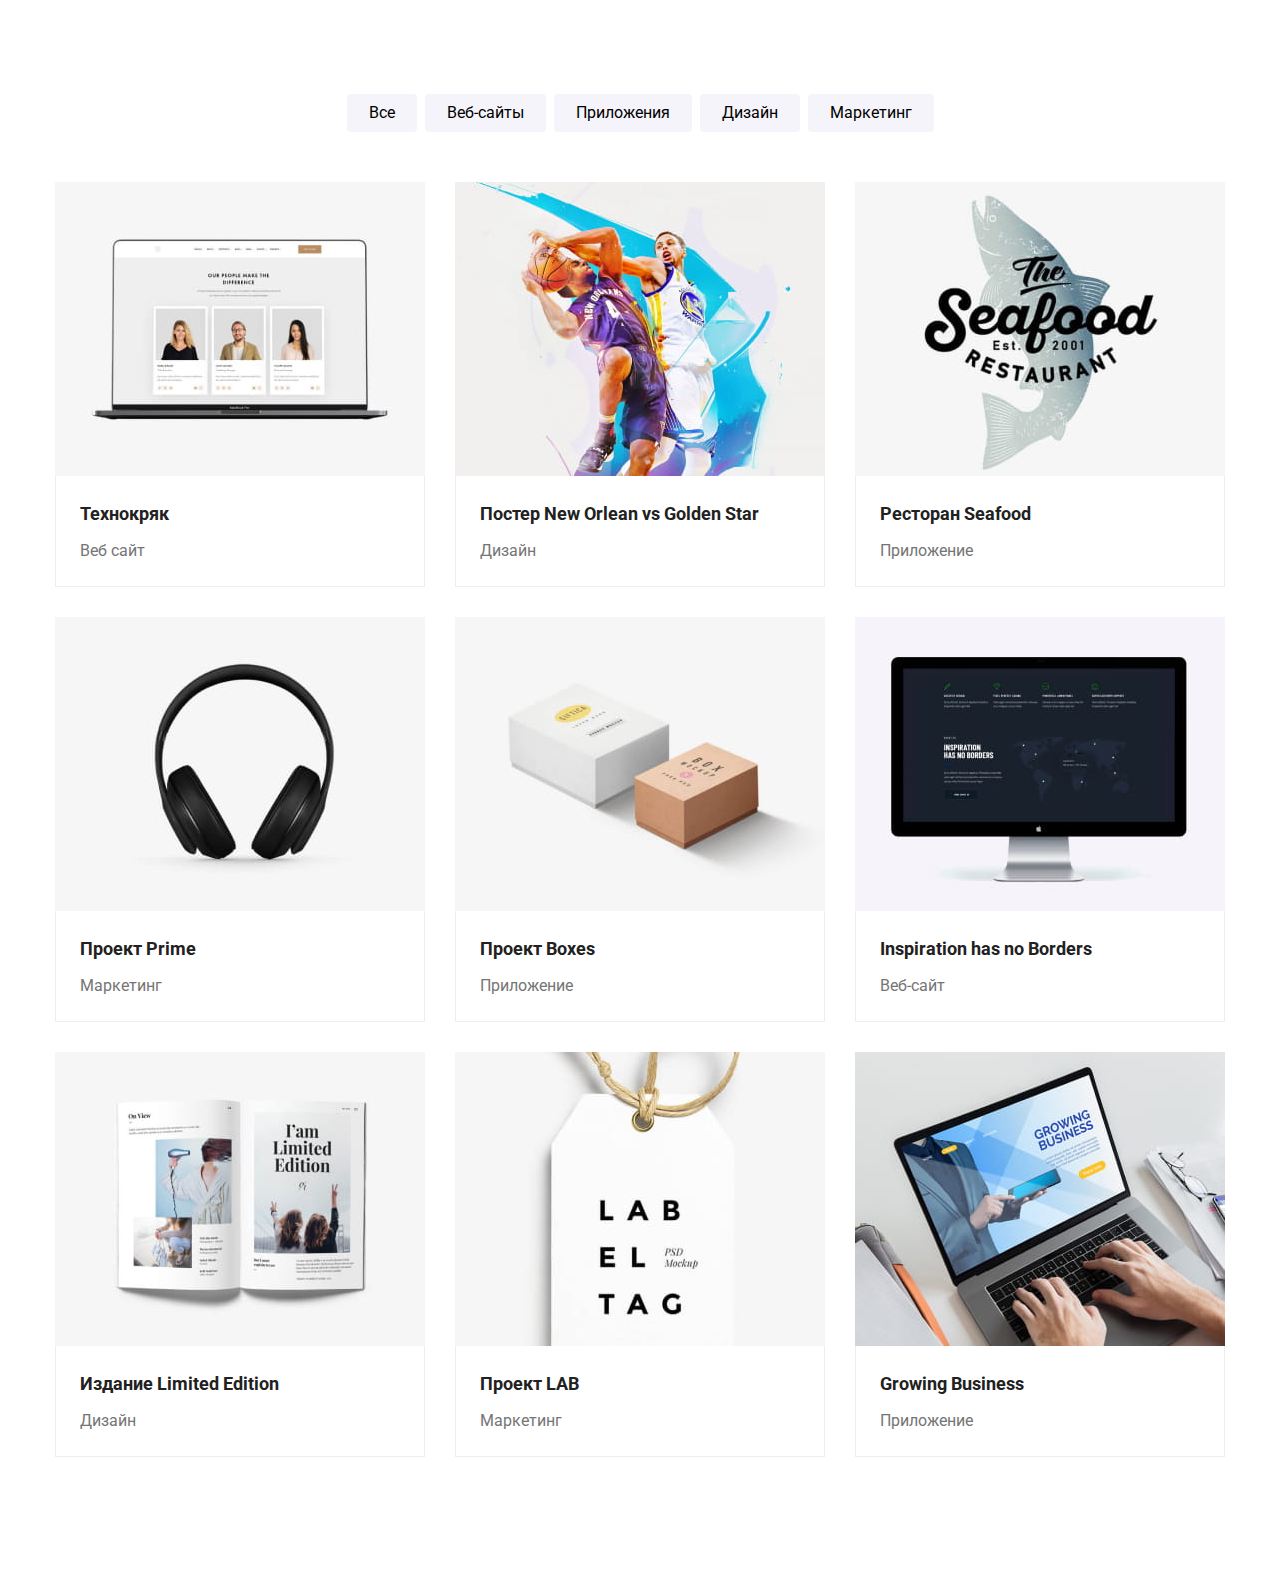
==== portfolio.html @ 136a0925 "adaptive markup - index" ====
<!DOCTYPE html>
<html lang="ru">
  <head>
    <meta charset="utf-8" />
    <meta name="viewport" content="width=device-width, initial-scale=1.0" />
    <title>Портфолио</title>
    <link
      href="https://fonts.googleapis.com/css2?family=Raleway:wght@700&family=Roboto:wght@400;500;700;900&display=swap"
      rel="stylesheet"
    />
    <link
      rel="stylesheet"
      href="https://cdnjs.cloudflare.com/ajax/libs/modern-normalize/1.0.0/modern-normalize.min.css"
    />
    <link rel="stylesheet" href="./css/main.min.css" />
  </head>
  <body>
    <!--     <header class="page-header">
      <div class="container">
        <a class="logo" href="">Web<span class="logo-black">Studio</span></a>
        <nav class="page-nav">
          <ul class="main-nav-list">
            <li class="navigation-element"><a href="./index.html">Студия</a></li>
            <li class="navigation-element is-active">
              <a href="./portfolio.html">Портфолио</a>
            </li>
            <li class="navigation-element"><a href="">Контакты</a></li>
          </ul>
        </nav>
        <ul class="contacts-list-header">
          <li class="contacts-header-element contacts-header-icon-mail">
            <a class="email-link" href="mailto:info@devstudio.com">
              <svg class="icon icon-envelope" width="16px" height="12px">
                <use href="./images/icons.svg#icon-envelope"></use>
              </svg>
              info@devstudio.com
            </a>
          </li>
          <li class="contacts-header-element">
            <a class="mob-link" href="tel:+380961111111">
              <svg class="icon icon-mob" width="10px" height="16px">
                <use href="./images/icons.svg#icon-mob"></use>
              </svg>
              <p>+38 096 111 11 11</p>
            </a>
          </li>
        </ul>
      </div>
    </header> -->
    <main>
      <section class="projects section">
        <div class="container">
          <h1 class="projects-title">Портфолио</h1>
          <ul class="filter-list">
            <li class="filter-element"><button type="button">Все</button></li>
            <li class="filter-element"><button type="button">Веб-сайты</button></li>
            <li class="filter-element"><button type="button">Приложения</button></li>
            <li class="filter-element"><button type="button">Дизайн</button></li>
            <li class="filter-element"><button type="button">Маркетинг</button></li>
          </ul>
          <ul class="projects-list">
            <li class="projects-element">
              <a class="projects-element-link" href="">
                <div class="projects-element-wrapper">
                  <img src="./images/portfolio1.jpg" alt="Технокряк - Веб сайт" width="370" />
                  <p class="project-element-popup-text">
                    Технокряк это современная площадка распространения коронавируса. Компании
                    используют эту платформу для цифрового шпионажа и атак на защищённые сервера
                    конкурентов.
                  </p>
                </div>
                <div class="project-descript">
                  <h2 class="project-name">Технокряк</h2>
                  <p class="project-type">Веб сайт</p>
                </div>
              </a>
            </li>
            <li class="projects-element">
              <a class="projects-element-link" href="">
                <div class="projects-element-wrapper">
                  <img
                    src="./images/portfolio2.jpg"
                    alt="Постер New Orlean vs Golden Star"
                    width="370"
                  />
                  <p class="project-element-popup-text">
                    Технокряк это современная площадка распространения коронавируса. Компании
                    используют эту платформу для цифрового шпионажа и атак на защищённые сервера
                    конкурентов.
                  </p>
                </div>
                <div class="project-descript">
                  <h2 class="project-name">Постер New Orlean vs Golden Star</h2>
                  <p class="project-type">Дизайн</p>
                </div>
              </a>
            </li>
            <li class="projects-element">
              <a class="projects-element-link" href="">
                <div class="projects-element-wrapper">
                  <img
                    src="./images/portfolio3.jpg"
                    alt="Ресторан Seafood - приложение"
                    width="370"
                  />
                  <p class="project-element-popup-text">
                    Технокряк это современная площадка распространения коронавируса. Компании
                    используют эту платформу для цифрового шпионажа и атак на защищённые сервера
                    конкурентов.
                  </p>
                </div>
                <div class="project-descript">
                  <h2 class="project-name">Ресторан Seafood</h2>
                  <p class="project-type">Приложение</p>
                </div></a
              >
            </li>
            <li class="projects-element">
              <a class="projects-element-link" href="">
                <div class="projects-element-wrapper">
                  <img src="./images/portfolio4.jpg" alt="Проект Prime" width="370" />
                  <p class="project-element-popup-text">
                    Технокряк это современная площадка распространения коронавируса. Компании
                    используют эту платформу для цифрового шпионажа и атак на защищённые сервера
                    конкурентов.
                  </p>
                </div>
                <div class="project-descript">
                  <h2 class="project-name">Проект Prime</h2>
                  <p class="project-type">Маркетинг</p>
                </div>
              </a>
            </li>
            <li class="projects-element">
              <a class="projects-element-link" href="">
                <div class="projects-element-wrapper">
                  <img src="./images/portfolio5.jpg" alt="Проект Boxes - приложение" width="370" />
                  <p class="project-element-popup-text">
                    Технокряк это современная площадка распространения коронавируса. Компании
                    используют эту платформу для цифрового шпионажа и атак на защищённые сервера
                    конкурентов.
                  </p>
                </div>
                <div class="project-descript">
                  <h2 class="project-name">Проект Boxes</h2>
                  <p class="project-type">Приложение</p>
                </div></a
              >
            </li>
            <li class="projects-element">
              <a class="projects-element-link" href="">
                <div class="projects-element-wrapper">
                  <img
                    src="./images/portfolio6.jpg"
                    alt="Inspiration has no Borders - Веб сайт"
                    width="370"
                  />
                  <p class="project-element-popup-text">
                    Технокряк это современная площадка распространения коронавируса. Компании
                    используют эту платформу для цифрового шпионажа и атак на защищённые сервера
                    конкурентов.
                  </p>
                </div>
                <div class="project-descript">
                  <h2 class="project-name">Inspiration has no Borders</h2>
                  <p class="project-type">Веб-сайт</p>
                </div></a
              >
            </li>
            <li class="projects-element">
              <a class="projects-element-link" href="">
                <div class="projects-element-wrapper">
                  <img src="./images/portfolio7.jpg" alt="Издание Limited Edition" width="370" />
                  <p class="project-element-popup-text">
                    Технокряк это современная площадка распространения коронавируса. Компании
                    используют эту платформу для цифрового шпионажа и атак на защищённые сервера
                    конкурентов.
                  </p>
                </div>
                <div class="project-descript">
                  <h2 class="project-name">Издание Limited Edition</h2>
                  <p class="project-type">Дизайн</p>
                </div></a
              >
            </li>
            <li class="projects-element">
              <a class="projects-element-link" href="">
                <div class="projects-element-wrapper">
                  <img src="./images/portfolio8.jpg" alt="Проект LAB" width="370" />
                  <p class="project-element-popup-text">
                    Технокряк это современная площадка распространения коронавируса. Компании
                    используют эту платформу для цифрового шпионажа и атак на защищённые сервера
                    конкурентов.
                  </p>
                </div>
                <div class="project-descript">
                  <h2 class="project-name">Проект LAB</h2>
                  <p class="project-type">Маркетинг</p>
                </div></a
              >
            </li>
            <li class="projects-element">
              <a class="projects-element-link" href="">
                <div class="projects-element-wrapper">
                  <img
                    src="./images/portfolio9.jpg"
                    alt="Growing Business - приложение"
                    width="370"
                  />
                  <p class="project-element-popup-text">
                    Технокряк это современная площадка распространения коронавируса. Компании
                    используют эту платформу для цифрового шпионажа и атак на защищённые сервера
                    конкурентов.
                  </p>
                </div>
                <div class="project-descript">
                  <h2 class="project-name">Growing Business</h2>
                  <p class="project-type">Приложение</p>
                </div></a
              >
            </li>
          </ul>
        </div>
      </section>
    </main>
    <!--    <footer class="page-footer">
      <div class="container">
        <div class="footer-logo-address">
          <a class="logo" href="">Web<span class="logo-white">Studio</span></a>
          <address class="page-contacts">
            <p>г. Киев, пр-т Леси Украинки, 26</p>
            <ul class="footer-contacts-list">
              <li class="footer-contacts-element">
                <a class="footer-contacts-link" href="mailto:info@example.com">info@example.com</a>
              </li>
              <li class="footer-contacts-element">
                <a class="footer-contacts-link" href="tel:+380991111111">+38 099 111 11 11</a>
              </li>
            </ul>
          </address>
        </div>
        <div class="footer-social-links">
          <p class="footer-social-links-title">Присоединяйтесь</p>
          <ul class="social-links-list-footer">
            <li class="social-links-element-footer">
              <a class="social-links-link-footer" href="">
                <svg class="social-icon-instagram-footer" width="20px" height="20px">
                  <use href="./images/icons.svg#icon-instagram"></use>
                </svg>
              </a>
            </li>
            <li class="social-links-element-footer">
              <a class="social-links-link-footer" href="">
                <svg class="social-icon-twitter-footer" width="20px" height="20px">
                  <use href="./images/icons.svg#icon-twitter"></use>
                </svg>
              </a>
            </li>
            <li class="social-links-element-footer">
              <a class="social-links-link-footer" href="">
                <svg class="social-icon-facebook-footer" width="20px" height="20px">
                  <use href="./images/icons.svg#icon-facebook"></use>
                </svg>
              </a>
            </li>
            <li class="social-links-element-footer">
              <a class="social-links-link-footer" href="">
                <svg class="social-icon-linkedin-footer" width="20px" height="20px">
                  <use href="./images/icons.svg#icon-linkedin"></use>
                </svg>
              </a>
            </li>
          </ul>
        </div>
        <div class="sending-block-footer">
          <p class="sending-block-title">Подпишитесь на рассылку</p>
          <form class="sending-form" name="sending-form">
            <input
              type="email"
              name="sending-form-email"
              class="sending-form-email"
              title="Введите ваш почтовый
            адрес"
              placeholder="E-mail"
            />
            <button type="submit" class="sending-sign-in-btn" name="sending-sign-in">
              Подписаться
              <svg class="email-send-icon" width="24px" height="24px">
                <use href="./images/icons.svg#icon-send"></use>
              </svg>
            </button>
          </form>
        </div>
      </div>
    </footer> -->
  </body>
</html>
---- css/main.min.css ----
.visually-hidden{position:absolute !important;clip:rect(1px 1px 1px 1px);clip:rect(1px, 1px, 1px, 1px);padding:0 !important;border:0 !important;height:1px !important;width:1px !important;overflow:hidden}:root{--bgcolor-body: #ffffff;--bgcolor-filter-btn: #f5f4fa;--bgcolor-order-service-btn: #2196f3;--bgcolor-order-service-btn-shadow: rgba(0, 0, 0, 0.15);--bgcolor-order-service-btn-hover: #188ce8;--bgcolor-filter-btn-active: #2196f3;--bgcolor-footer: #2f303a;--bgcolor-hero: #2f303a;--bgcolor-our-team: #f5f4fa;--bgcolor-our-team-member: #ffffff;--fontcolor-body: #212121;--fontcolor-navigation: #212121;--fontcolor-navigation-active: #2196f3;--fontcolor-navigation-focus-hover: #2196f3;--fontcolor-contacts: #757575;--fontcolor-contacts-focus-hover: #2196f3;--fontcolor-hero: #ffffff;--fontcolor-order-service-btn: #ffffff;--fontcolor-filter-btn-active: #ffffff;--fontcolor-teammates-positions: #757575;--fontcolor-projects-type: #757575;--fontcolor-footer: rgba(255, 255, 255, 0.6);--fontcolor-footer-links: rgba(255, 255, 255, 0.6);--fontcolor-footer-address: #ffffff;--bordercolor-project: #eeeeee;--bordercolor-header: #ececec;--logo-color: #2196f3;--logo-black: #212121;--logo-white: #ffffff;--fill-accent: #2196f3;--fill-normal: #757575;--border-color: #212121;--agreement-link: #188ce8;--submit-btn: #188ce8;--social-icon: #afb1b8;--our-clients: #afb1b8;--our-clients-title: #212121;--white: #ffffff;--feature-element: #f5f4fa;--hero-bg: #c4c4c4;--font-main: Roboto, sans-serif;--font-logo: Raleway, sans-serif}a{background-color:transparent;color:inherit;text-decoration:none}img{display:block;max-width:100%;height:auto}body{background:var(--bgcolor-body);font-family:var(--font-main);font-size:16px;color:var(--fontcolor-body)}h1,h2,h3,h4,h5,h6,p,ul,ol{margin-top:0;margin-bottom:0}ul,ol{padding-left:0}h1,h2{padding:0;margin:0}ul{list-style-type:none}.container{max-width:1200px;margin:0 auto;padding-left:15px;padding-right:15px}.logo{font-family:var(--font-logo);font-weight:bold;font-size:26px;line-height:1.2;color:var(--logo-color);letter-spacing:0.03em}.logo .logo-black{color:var(--logo-black)}.logo .logo-white{color:var(--logo-white)}.navigation-element{color:var(--fontcolor-navigation);font-size:14px;line-height:1.15;font-weight:500;transition:color 250ms cubic-bezier(0.4, 0, 0.2, 1)}.navigation-element:hover,.navigation-element:focus{color:var(--fontcolor-navigation-focus-hover)}.is-active{color:var(--fontcolor-navigation-focus-hover)}.is-active::after{display:block;content:'';width:auto;height:4px;border-radius:2px;border-bottom:4px solid;fill:var(--fontcolor-navigation-active)}.mob-link{display:flex;align-items:center;transition:color 250ms cubic-bezier(0.4, 0, 0.2, 1)}.mob-link:hover,.mob-link:focus{color:var(--fontcolor-contacts-focus-hover)}.email-link{display:flex;align-items:center;transition:color 250ms cubic-bezier(0.4, 0, 0.2, 1)}.email-link:hover,.email-link:focus{color:var(--fontcolor-contacts-focus-hover)}.icon-envelope{margin-right:10px;fill:var(--fill-normal);transition:fill 250ms cubic-bezier(0.4, 0, 0.2, 1)}.email-link:hover .icon-envelope,.email-link:focus .icon-envelope{fill:var(--fill-accent)}.icon-mob{margin-right:10px;fill:var(--fill-normal);transition:fill 250ms cubic-bezier(0.4, 0, 0.2, 1)}.mob-link:hover .icon-mob,.mob-link:focus .icon-mob{fill:var(--fill-accent)}.order-service-btn{font-weight:700;line-height:1.88;color:var(--fontcolor-order-service-btn);background:var(--bgcolor-order-service-btn);box-shadow:0px 4px 4px var(--bgcolor-order-service-btn-shadow);border-radius:4px;transition:background-color 250ms cubic-bezier(0.4, 0, 0.2, 1);margin-top:30px;width:200px;height:50px;border:none}.order-service-btn:hover,.order-service-btn:focus{background-color:var(--bgcolor-order-service-btn-hover)}.page-nav{margin:0 0 0 93px}.main-nav-list{display:flex}.main-nav-list a{padding:32px 0;display:block}.navigation-element{margin:0 50px 0 0}.navigation-element:last-child{margin-right:0}.filter-element button{background:var(--bgcolor-filter-btn);border-style:none;border-radius:4px;cursor:pointer;font-size:16px;line-height:1.63;padding:6px 22px;transition:background-color 250ms cubic-bezier(0.4, 0, 0.2, 1),color 250ms cubic-bezier(0.4, 0, 0.2, 1),box-shadow 250ms cubic-bezier(0.4, 0, 0.2, 1)}.filter-element button:active,.filter-element button:focus,.filter-element button:hover{color:var(--fontcolor-filter-btn-active);background:var(--bgcolor-filter-btn-active);box-shadow:0px 3px 1px rgba(0,0,0,0.1),0px 1px 2px rgba(0,0,0,0.08),0px 2px 2px rgba(0,0,0,0.12)}.filter-element .is-active-filter{color:var(--fontcolor-filter-btn-active);background:var(--bgcolor-filter-btn-active)}@media screen and (max-width: 767px){.filter-element{margin-bottom:15px}.filter-element:nth-child(4),.filter-element:nth-child(5){margin-bottom:0px}}@media screen and (min-width: 768px){.filter-element{margin-bottom:0px}}.social-links{display:flex;margin-top:16px;justify-content:center;align-items:center}.social-links-element:not(:last-child){margin-right:10px}.social-links-link{display:flex;height:44px;width:44px;border-radius:50%;text-align:center;justify-content:center;align-items:center;transition:background-color 250ms cubic-bezier(0.4, 0, 0.2, 1)}.social-links-link:hover,.social-links-link:focus{background-color:var(--fill-accent)}.social-links-link-footer:hover,.social-links-link-footer:focus{background-color:var(--fill-accent)}.social-icon-facebook,.social-icon-instagram,.social-icon-twitter,.social-icon-linkedin{fill:var(--social-icon);transition:fill 250ms cubic-bezier(0.4, 0, 0.2, 1)}.social-links-link:hover .social-icon-facebook,.social-links-link:focus .social-icon-facebook,.social-links-link-footer:hover .social-icon-facebook,.social-links-link-footer:focus .social-icon-facebook,.social-links-link:hover .social-icon-instagram,.social-links-link:focus .social-icon-instagram,.social-links-link-footer:hover .social-icon-instagram,.social-links-link-footer:focus .social-icon-instagram,.social-links-link:hover .social-icon-twitter,.social-links-link:focus .social-icon-twitter,.social-links-link-footer:hover .social-icon-twitter,.social-links-link-footer:focus .social-icon-twitter,.social-links-link:hover .social-icon-linkedin,.social-links-link:focus .social-icon-linkedin,.social-links-link-footer:hover .social-icon-linkedin,.social-links-link-footer:focus .social-icon-linkedin{fill:var(--white)}.backdrop{position:fixed;top:0;left:0;width:100%;height:100%;background-color:rgba(0,0,0,0.2);transition:opacity 250ms cubic-bezier(0.4, 0, 0.2, 1)}.is-hidden{opacity:0;pointer-events:none}.modal{position:absolute;display:flex;padding:40px;flex-direction:column;top:50%;left:50%;transform:translate(-50%, -50%);width:528px;height:581px;background-color:var(--bgcolor-body);box-shadow:0px 1px 3px rgba(0,0,0,0.12),0px 1px 1px rgba(0,0,0,0.14),0px 2px 1px rgba(0,0,0,0.2);border-radius:4px}.close-modal{padding:0;display:block;position:absolute;top:8px;right:8px;height:30px;width:30px;border:1px solid rgba(0,0,0,0.1);border-radius:50%;background-color:transparent;cursor:pointer}.close-modal:hover,.close-modal:focus{fill:var(--fill-accent)}.modal-form{display:flex;flex-direction:column}.modal-title{font-weight:700;font-size:20px;line-height:1.15;text-align:center;margin-bottom:12px}.name-label,.tel-label,.email-label,.comment-label{font-size:12px;line-height:1.17;color:var(--fill-normal)}.modal-name-input,.modal-tel-input,.modal-email-input,.modal-comment-input{width:100%;height:40px;margin-top:4px;margin-bottom:10px;padding-left:42px;border:1px solid rgba(33,33,33,0.2);box-sizing:border-box;border-radius:4px}.modal-name-input:focus,.modal-tel-input:focus,.modal-email-input:focus,.modal-comment-input:focus{outline:none;border-color:var(--fill-accent)}.modal-comment-input{resize:none;height:120px;margin-bottom:20px;padding:12px 16px;font-size:12px;line-height:1.17}.modal-comment-input::placeholder{color:rgba(117,117,117,0.5)}.modal-icon{position:absolute;top:0;left:15px}.modal-name-input:focus+.modal-icon,.modal-tel-input:focus+.modal-icon,.modal-email-input:focus+.modal-icon{fill:var(--fill-accent)}.agreemet-wrapper{display:flex;align-items:center;justify-content:flex-start;padding-left:13px;margin-bottom:30px}.modal-agreement-input{margin-right:7px}.agreement-label{display:flex;align-items:center;font-size:14px;line-height:1.72;color:var(--fill-normal)}.agreement-label::before{display:block;content:'';margin-right:9px;width:16px;height:15px;border:2px solid var(--border-color);border-radius:2px;background-position:50% 50%;background-repeat:no-repeat;background-size:contain;background-image:url("../images/svg/logo-check-empty.svg")}.modal-agreement-input:checked+.agreement-label::before{background-color:var(--fill-accent);border-color:var(--fill-accent);background-image:url("../images/svg/logo-check.svg"),url("../images/svg/logo-check-empty.svg")}.modal-agreement-input:focus+.agreement-label::before{outline:1px solid rgba(20,20,39,0.5)}.agreemet-link{font-size:14px;line-height:1.72;text-decoration:underline;color:var(--agreement-link)}.modal-form-wrapper{position:relative}.submit-btn{align-self:center;height:50px;width:200px;background-color:var(--fill-accent);box-shadow:0px 4px 4px rgba(0,0,0,0.15);border-radius:4px;border:none;font-weight:700;font-size:16px;line-height:1.87;color:var(--white);cursor:pointer;transition:background-color 250ms cubic-bezier(0.4, 0, 0.2, 1)}.submit-btn:hover,.submit-btn:focus{background-color:var(--submit-btn)}.contacts-header-element{line-height:1.15;font-weight:500;color:var(--fontcolor-contacts);font-size:14px}.page-header{border-bottom:1px solid var(--bordercolor-header)}.page-header .container{display:flex;align-items:center}.page-header .logo{margin:0}.page-header .contacts-header-element{margin:0 30px 0 0}.page-header .contacts-header-element:last-child{margin-right:0}.page-header .contacts-list-header{display:flex;margin-left:auto}footer{background:var(--bgcolor-footer);font-size:14px;color:var(--fontcolor-footer);letter-spacing:0.03em;padding-top:60px;padding-bottom:60px}.page-footer .page-contacts{font-style:normal;line-height:1.7;color:var(--fontcolor-footer-address);margin-top:20px}.page-footer .container{display:flex;align-items:baseline}.footer-contacts-element{margin-top:9px}.footer-contacts-link{color:var(--fontcolor-footer-links);font-size:14px;line-height:1.72;letter-spacing:0.03em;transition:color 250ms cubic-bezier(0.4, 0, 0.2, 1)}.footer-contacts-link:hover,.footer-contacts-link:focus{color:var(--fontcolor-contacts-focus-hover)}.social-links-list-footer{display:flex;justify-content:space-between;align-items:center}.social-links-link-footer{display:flex;height:44px;width:44px;justify-content:center;align-items:center;border-radius:50%;background-color:rgba(255,255,255,0.1);transition:background-color 250ms cubic-bezier(0.4, 0, 0.2, 1)}.social-links-element-footer:not(:last-child){margin-right:10px}.social-icon-facebook-footer,.social-icon-instagram-footer,.social-icon-twitter-footer,.social-icon-linkedin-footer{fill:var(--white)}.footer-logo-address{margin-right:70px}.footer-social-links-title{font-size:14px;font-weight:bold;text-transform:uppercase;line-height:1.15;margin-bottom:20px;color:var(--white)}.sending-block-footer{display:flex;margin-left:auto;justify-content:last baseline;flex-direction:column}.sending-form-email{height:50px;width:358px;border:1px solid rgba(255,255,255,0.3);box-sizing:border-box;filter:drop-shadow(0px 4px 4px rgba(0,0,0,0.15));border-radius:4px;padding-left:12px;outline:none;color:var(--white);font-size:16px;line-height:1.25;letter-spacing:0.03em;background-color:transparent}.sending-form-email::placeholder{color:rgba(255,255,255,0.6)}.sending-sign-in-btn{display:inline-flex;align-items:center;height:50px;width:200px;margin-left:10px;border:none;background:var(--fill-accent);box-shadow:0px 4px 4px rgba(0,0,0,0.15);border-radius:4px;text-align:left;padding-left:29px;font-size:16px;line-height:1.87;font-weight:700;color:var(--white);letter-spacing:0.06em;transition:background-color 250ms cubic-bezier(0.4, 0, 0.2, 1)}.sending-sign-in-btn:focus,.sending-sign-in-btn:hover{background-color:var(--submit-btn)}.email-send-icon{margin-left:10px;fill:var(--white)}.sending-block-title{font-size:14px;font-weight:bold;text-transform:uppercase;line-height:1.15;margin-bottom:20px;color:var(--white)}.hero{padding:118px 0;text-align:center;max-width:1600px;margin:0 auto;background:var(--bgcolor-hero);background-color:var(--hero-bg);background-image:linear-gradient(rgba(47,48,58,0.4), rgba(47,48,58,0.4)),url(../images/bg-hero-480.jpg);background-repeat:no-repeat;background-position:center;background-size:cover}@media screen and (min-width: 768px){.hero{background-image:linear-gradient(rgba(47,48,58,0.4), rgba(47,48,58,0.4)),url(../images/bg-hero-768.jpg)}}@media screen and (min-width: 1200px){.hero{padding:200px 0;background-image:linear-gradient(rgba(47,48,58,0.4), rgba(47,48,58,0.4)),url(../images/bg-hero-1600.jpg)}}.hero .hero-title{font-size:26px;line-height:1.61;font-weight:900;color:var(--fontcolor-hero);margin:0 auto;text-transform:uppercase}@media screen and (min-width: 480px){.hero .hero-title{width:360px}}@media screen and (min-width: 1200px){.hero .hero-title{width:696px;font-size:44px;line-height:1.36}}.features{padding-top:60px;padding-bottom:60px}@media screen and (min-width: 1200px){.features{padding-top:94px;padding-bottom:94px}}@media screen and (min-width: 480px){.container{width:480px}}@media screen and (min-width: 768px){.container{width:768px}}@media screen and (min-width: 1200px){.container{width:1200px}}.features__feature-title{font-size:14px;font-weight:bold;text-transform:uppercase;line-height:1.15;margin-bottom:10px}.features__feature-descr{color:var(--fontcolor-projects-type);font-size:14px;line-height:1.72}.features__list{margin:0 auto}@media screen and (min-width: 768px){.features__list{display:flex;flex-wrap:wrap;margin:-15px}}@media screen and (min-width: 1200px){.features__list{flex-wrap:nowrap;margin:0}}.features__feature-element::before{content:'';padding:0 auto;height:120px;display:block;background-color:var(--feature-element);background-image:linear-gradient(var(--feature-element), var(--feature-element));background-position:center;background-repeat:no-repeat;border-radius:4px;margin-bottom:30px}@media screen and (max-width: 767px){.features__feature-element:not(:last-child){margin-bottom:30px}}@media screen and (min-width: 768px){.features__feature-element{width:calc(50% - 30px);margin:15px}}@media screen and (min-width: 1200px){.features__feature-element{width:270px;margin:0}.features__feature-element:not(:last-child){margin-right:30px}}.feature-element-antenna::before{background-image:url(../images/svg/antenna.svg)}.feature-element-clock::before{background-image:url(../images/svg/clock.svg)}.feature-element-diagram::before{background-image:url(../images/svg/diagram.svg)}.feature-element-astronaut::before{background-image:url(../images/svg/astronaut.svg)}.our-job{display:none}@media screen and (min-width: 1200px){.our-job{display:block;padding-bottom:94px}}.our-job__title{font-size:36px;line-height:1.67;font-weight:bold;text-align:center;margin-bottom:50px}.our-job__list{display:flex}.our-job__element{position:relative;margin-right:30px}.our-job__element:last-child{margin-right:0}.our-job__element-descr{position:absolute;display:flex;width:100%;height:70px;bottom:0px;left:0px;text-transform:uppercase;justify-content:center;align-items:center;font-weight:700;line-height:1.17;letter-spacing:0.03em;background:rgba(47,48,58,0.8);color:var(--white)}.our-team{padding-top:60px;padding-bottom:60px;background-color:var(--bgcolor-our-team)}@media screen and (min-width: 1200px){.our-team{padding-top:94px;padding-bottom:94px}}.our-team .container{text-align:center}@media screen and (min-width: 768px){.our-team .container{width:768px}}@media screen and (min-width: 1200px){.our-team .container{width:100%}}.our-team .our-team-title{font-size:36px;line-height:1.67;font-weight:bold;text-align:center;margin-bottom:50px}.our-team .member-name{font-size:16px;line-height:1.19;font-weight:500;margin-bottom:10px}.our-team .member-position{line-height:1.19;color:var(--fontcolor-teammates-positions)}@media screen and (min-width: 768px){.our-team .our-team-list{display:flex;justify-content:center;align-content:center;flex-wrap:wrap;margin:-15px}}@media screen and (min-width: 1200px){.our-team .our-team-list{flex-wrap:nowrap}}.our-team .our-team-member{margin-bottom:30px}@media screen and (min-width: 768px){.our-team .our-team-member{margin:15px}}@media screen and (min-width: 1200px){.our-team .our-team-member{width:270px;margin:0px;margin-right:30px}}@media screen and (min-width: 1200px){.our-team .our-team-member{display:block;margin-bottom:0;margin-right:30px}.our-team .our-team-member:last-child{margin-right:0}}.our-team .our-team-member-descr{padding:30px 32px}.our-team__member-card{display:block;margin:0 auto;max-width:450px;box-shadow:0px 1px 3px rgba(0,0,0,0.12),0px 1px 1px rgba(0,0,0,0.14),0px 2px 1px rgba(0,0,0,0.2);border-radius:0px 0px 4px 4px;background:var(--bgcolor-our-team-member)}.projects{padding-top:94px;padding-bottom:94px}.projects .container{display:flex;flex-direction:column}.projects .filter-list{border:none;display:flex;flex-wrap:wrap;margin-bottom:30px}.projects .projects-element:not(:last-child){margin-bottom:30px}.projects .project-descript{border:1px solid var(--bordercolor-project);border-top:none;box-sizing:border-box;padding:20px 24px}.projects .project-name{font-weight:bold;font-size:18px;line-height:2;margin-bottom:4px}.projects .project-type{line-height:1.88;color:var(--fontcolor-projects-type)}.projects-title{display:none}.projects-list{display:flex;flex-wrap:wrap;justify-content:center}.projects-element-link:hover,.projects-element-link:focus{display:block;box-sizing:border-box;box-shadow:0px 1px 1px rgba(0,0,0,0.12),0px 4px 4px rgba(0,0,0,0.06),1px 4px 6px rgba(0,0,0,0.16)}.projects-element-wrapper{position:relative;overflow:hidden}.project-element-popup-text{position:absolute;top:0;left:0;padding:63px 24px;width:100%;height:100%;font-size:18px;line-height:28px;letter-spacing:1.55;color:var(--white);background:rgba(33,150,243,0.9);overflow:auto;transform:translateY(100%);transition:transform 250ms cubic-bezier(0.4, 0, 0.2, 1)}.projects-element-link:hover .project-element-popup-text,.projects-element-link:focus .project-element-popup-text{transform:translateY(0%)}.filter-element:not(:last-child){margin-right:8px}@media screen and (min-width: 768px){.projects .filter-list{flex-wrap:nowrap;margin:0 auto;margin-bottom:30px}}@media screen and (min-width: 1200px){.projects .filter-list{margin-bottom:50px}}@media screen and (min-width: 1200px){.projects-element:not(:nth-child(3n+3)){margin-right:30px}.projects-element:not(:nth-last-child(-n+3)){margin-bottom:30px}}.our-clients{padding-top:60px;padding-bottom:60px}.our-clients__title{margin-bottom:30px;font-weight:700;font-size:36px;line-height:1.17;color:var(--our-clients-title);text-align:center}.our-clients__client-link{display:block;width:210px;height:92px;border:1px solid var(--our-clients);border-radius:4px;display:flex;justify-content:center;align-items:center;transition:border-color 250ms cubic-bezier(0.4, 0, 0.2, 1)}.our-clients__client-link:hover,.our-clients__client-link:focus{border-color:var(--fill-accent)}.our-clients__list{display:flex;justify-content:center;align-items:center;flex-wrap:wrap;margin:-15px}.our-clients__element{margin:15px}.our-clients__client-pic{fill:var(--our-clients);transition:fill 250ms cubic-bezier(0.4, 0, 0.2, 1)}.our-clients__client-link:hover .our-clients__client-pic,.our-clients__client-link:focus .our-clients__client-pic{fill:var(--fill-accent)}@media screen and (min-width: 768px){.our-clients__client-link{width:226px}}@media screen and (min-width: 1200px){.our-clients{padding-top:94px;padding-bottom:94px}.our-clients__title{margin-bottom:50px}.our-clients__element{margin:0}.our-clients__element:not(:last-child){margin-right:30px}.our-clients__client-link{width:170px}.our-clients__list{margin:0;flex-wrap:nowrap}}
/*# sourceMappingURL=main.min.css.map */
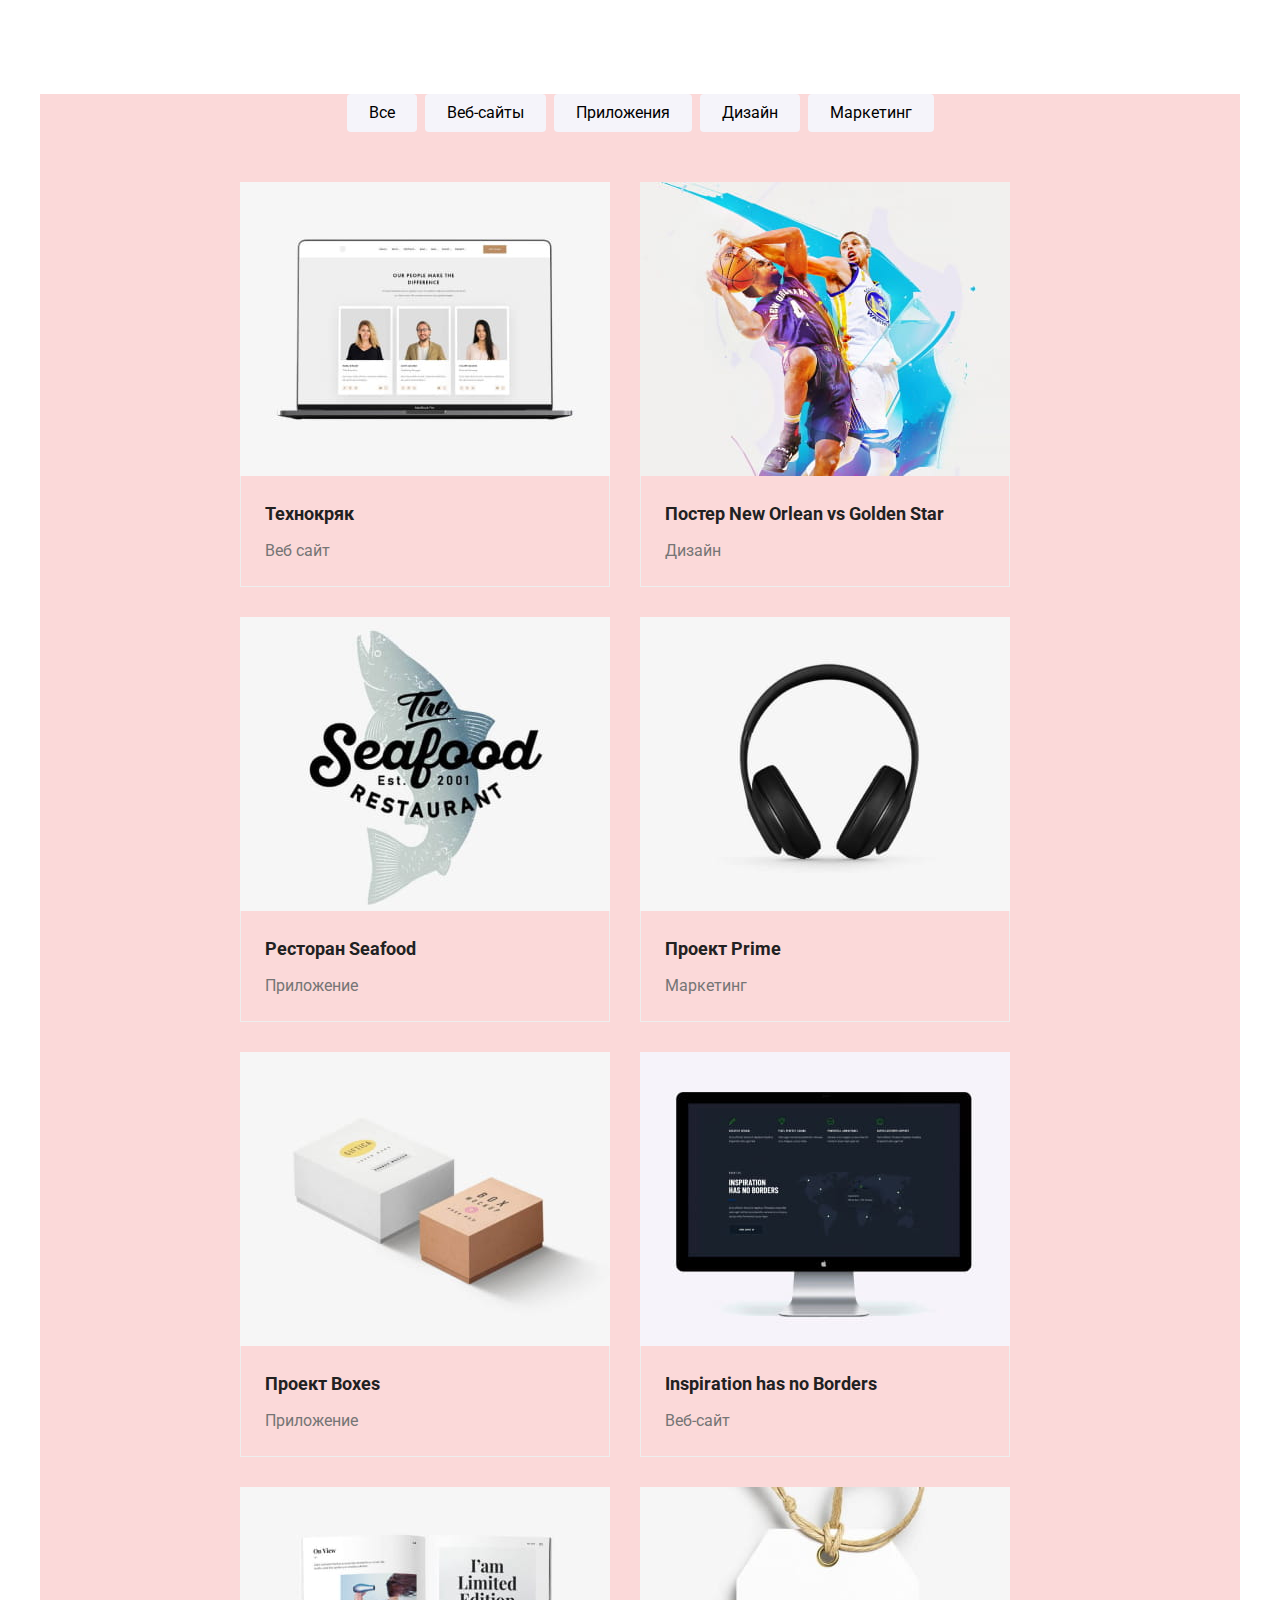
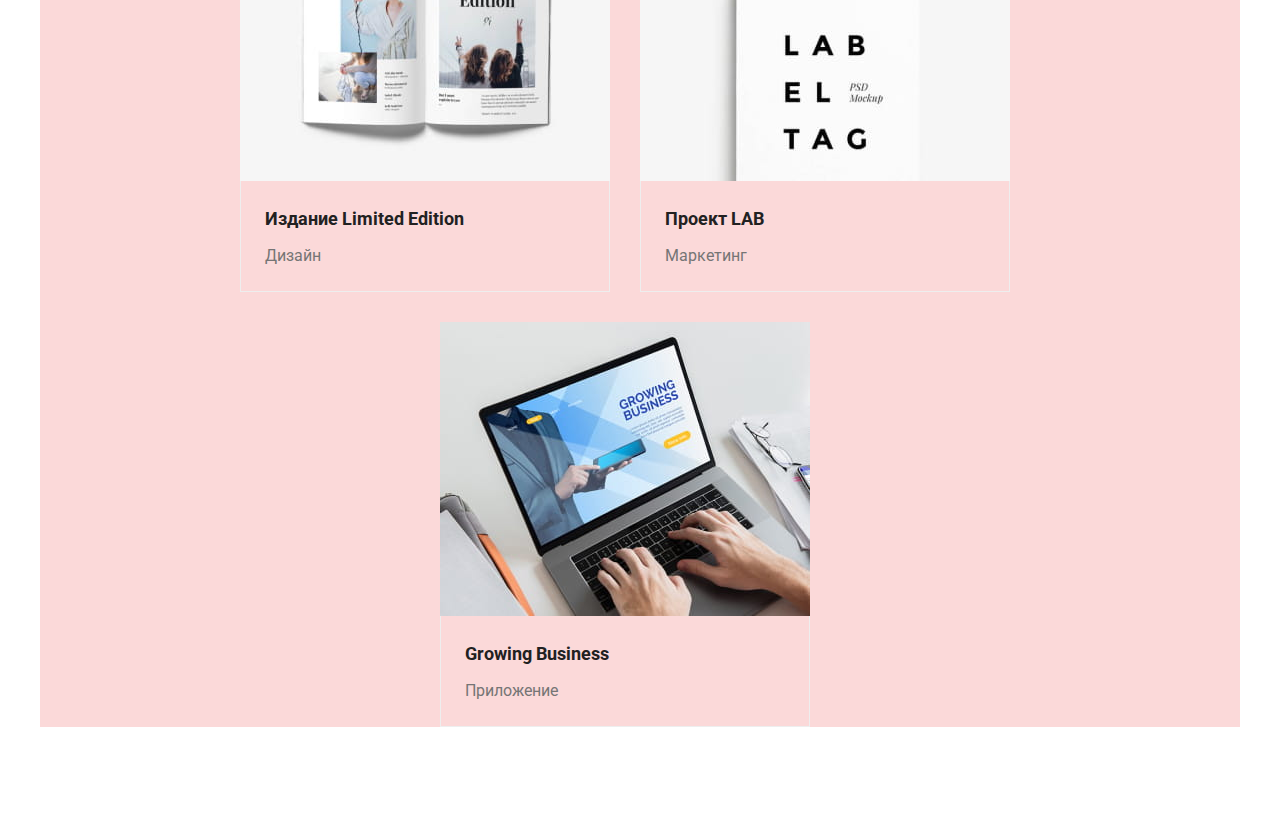
==== commit b1469b46: "portfolio - adaptive -1" ====
--- a/portfolio.html
+++ b/portfolio.html
@@ -58,11 +58,24 @@
             <li class="filter-element"><button type="button">Дизайн</button></li>
             <li class="filter-element"><button type="button">Маркетинг</button></li>
           </ul>
+
           <ul class="projects-list">
             <li class="projects-element">
               <a class="projects-element-link" href="">
                 <div class="projects-element-wrapper">
-                  <img src="./images/portfolio1.jpg" alt="Технокряк - Веб сайт" width="370" />
+                  <!-- <img src="./images/portfolio1.jpg" alt="Технокряк - Веб сайт" width="370" /> -->
+
+                  <picture class="picture">
+                    <source srcset="./images/portfolio-1-370.jpg" media="(min-width: 1200px)" />
+                    <source srcset="./images/portfolio-1-354.jpg" media="(min-width: 768px)" />
+                    <source srcset="./images/portfolio-1-450.jpg" media="(min-width: 480px)" />
+                    <img
+                      class="projects__pic"
+                      src="./images/portfolio-1-450.jpg"
+                      alt="Технокряк - Веб сайт"
+                    />
+                  </picture>
+
                   <p class="project-element-popup-text">
                     Технокряк это современная площадка распространения коронавируса. Компании
                     используют эту платформу для цифрового шпионажа и атак на защищённые сервера
@@ -78,11 +91,23 @@
             <li class="projects-element">
               <a class="projects-element-link" href="">
                 <div class="projects-element-wrapper">
-                  <img
+                  <!--                   <img
                     src="./images/portfolio2.jpg"
                     alt="Постер New Orlean vs Golden Star"
                     width="370"
-                  />
+                  /> -->
+
+                  <picture class="picture">
+                    <source srcset="./images/portfolio-2-370.jpg" media="(min-width: 1200px)" />
+                    <source srcset="./images/portfolio-2-354.jpg" media="(min-width: 768px)" />
+                    <source srcset="./images/portfolio-2-450.jpg" media="(min-width: 480px)" />
+                    <img
+                      class="projects__pic"
+                      src="./images/portfolio-2-450.jpg"
+                      alt="Постер New Orlean vs Golden Star"
+                    />
+                  </picture>
+
                   <p class="project-element-popup-text">
                     Технокряк это современная площадка распространения коронавируса. Компании
                     используют эту платформу для цифрового шпионажа и атак на защищённые сервера
@@ -98,11 +123,23 @@
             <li class="projects-element">
               <a class="projects-element-link" href="">
                 <div class="projects-element-wrapper">
-                  <img
+                  <!--                   <img
                     src="./images/portfolio3.jpg"
                     alt="Ресторан Seafood - приложение"
                     width="370"
-                  />
+                  /> -->
+
+                  <picture class="picture">
+                    <source srcset="./images/portfolio-3-370.jpg" media="(min-width: 1200px)" />
+                    <source srcset="./images/portfolio-3-354.jpg" media="(min-width: 768px)" />
+                    <source srcset="./images/portfolio-3-450.jpg" media="(min-width: 480px)" />
+                    <img
+                      class="projects__pic"
+                      src="./images/portfolio-3-450.jpg"
+                      alt="Ресторан Seafood - приложение"
+                    />
+                  </picture>
+
                   <p class="project-element-popup-text">
                     Технокряк это современная площадка распространения коронавируса. Компании
                     используют эту платформу для цифрового шпионажа и атак на защищённые сервера
@@ -118,7 +155,19 @@
             <li class="projects-element">
               <a class="projects-element-link" href="">
                 <div class="projects-element-wrapper">
-                  <img src="./images/portfolio4.jpg" alt="Проект Prime" width="370" />
+                  <!--                   <img src="./images/portfolio4.jpg" alt="Проект Prime" width="370" /> -->
+
+                  <picture class="picture">
+                    <source srcset="./images/portfolio-4-370.jpg" media="(min-width: 1200px)" />
+                    <source srcset="./images/portfolio-4-354.jpg" media="(min-width: 768px)" />
+                    <source srcset="./images/portfolio-4-450.jpg" media="(min-width: 480px)" />
+                    <img
+                      class="projects__pic"
+                      src="./images/portfolio-4-450.jpg"
+                      alt="Проект Prime"
+                    />
+                  </picture>
+
                   <p class="project-element-popup-text">
                     Технокряк это современная площадка распространения коронавируса. Компании
                     используют эту платформу для цифрового шпионажа и атак на защищённые сервера
@@ -134,7 +183,19 @@
             <li class="projects-element">
               <a class="projects-element-link" href="">
                 <div class="projects-element-wrapper">
-                  <img src="./images/portfolio5.jpg" alt="Проект Boxes - приложение" width="370" />
+                  <!-- <img src="./images/portfolio5.jpg" alt="Проект Boxes - приложение" width="370" /> -->
+
+                  <picture class="picture">
+                    <source srcset="./images/portfolio-5-370.jpg" media="(min-width: 1200px)" />
+                    <source srcset="./images/portfolio-5-354.jpg" media="(min-width: 768px)" />
+                    <source srcset="./images/portfolio-5-450.jpg" media="(min-width: 480px)" />
+                    <img
+                      class="projects__pic"
+                      src="./images/portfolio-5-450.jpg"
+                      alt="Проект Boxes - приложение"
+                    />
+                  </picture>
+
                   <p class="project-element-popup-text">
                     Технокряк это современная площадка распространения коронавируса. Компании
                     используют эту платформу для цифрового шпионажа и атак на защищённые сервера
@@ -150,11 +211,23 @@
             <li class="projects-element">
               <a class="projects-element-link" href="">
                 <div class="projects-element-wrapper">
-                  <img
+                  <!--                   <img
                     src="./images/portfolio6.jpg"
                     alt="Inspiration has no Borders - Веб сайт"
                     width="370"
-                  />
+                  /> -->
+
+                  <picture class="picture">
+                    <source srcset="./images/portfolio-6-370.jpg" media="(min-width: 1200px)" />
+                    <source srcset="./images/portfolio-6-354.jpg" media="(min-width: 768px)" />
+                    <source srcset="./images/portfolio-6-450.jpg" media="(min-width: 480px)" />
+                    <img
+                      class="projects__pic"
+                      src="./images/portfolio-6-450.jpg"
+                      alt="Inspiration has no Borders - Веб сайт"
+                    />
+                  </picture>
+
                   <p class="project-element-popup-text">
                     Технокряк это современная площадка распространения коронавируса. Компании
                     используют эту платформу для цифрового шпионажа и атак на защищённые сервера
@@ -170,7 +243,19 @@
             <li class="projects-element">
               <a class="projects-element-link" href="">
                 <div class="projects-element-wrapper">
-                  <img src="./images/portfolio7.jpg" alt="Издание Limited Edition" width="370" />
+                  <!-- <img src="./images/portfolio7.jpg" alt="Издание Limited Edition" width="370" /> -->
+
+                  <picture class="picture">
+                    <source srcset="./images/portfolio-7-370.jpg" media="(min-width: 1200px)" />
+                    <source srcset="./images/portfolio-7-354.jpg" media="(min-width: 768px)" />
+                    <source srcset="./images/portfolio-7-450.jpg" media="(min-width: 480px)" />
+                    <img
+                      class="projects__pic"
+                      src="./images/portfolio-7-450.jpg"
+                      alt="Издание Limited Edition"
+                    />
+                  </picture>
+
                   <p class="project-element-popup-text">
                     Технокряк это современная площадка распространения коронавируса. Компании
                     используют эту платформу для цифрового шпионажа и атак на защищённые сервера
@@ -186,7 +271,19 @@
             <li class="projects-element">
               <a class="projects-element-link" href="">
                 <div class="projects-element-wrapper">
-                  <img src="./images/portfolio8.jpg" alt="Проект LAB" width="370" />
+                  <!--                   <img src="./images/portfolio8.jpg" alt="Проект LAB" width="370" /> -->
+
+                  <picture class="picture">
+                    <source srcset="./images/portfolio-8-370.jpg" media="(min-width: 1200px)" />
+                    <source srcset="./images/portfolio-8-354.jpg" media="(min-width: 768px)" />
+                    <source srcset="./images/portfolio-8-450.jpg" media="(min-width: 480px)" />
+                    <img
+                      class="projects__pic"
+                      src="./images/portfolio-8-450.jpg"
+                      alt="Проект LAB"
+                    />
+                  </picture>
+
                   <p class="project-element-popup-text">
                     Технокряк это современная площадка распространения коронавируса. Компании
                     используют эту платформу для цифрового шпионажа и атак на защищённые сервера
@@ -202,11 +299,23 @@
             <li class="projects-element">
               <a class="projects-element-link" href="">
                 <div class="projects-element-wrapper">
-                  <img
+                  <!--                   <img
                     src="./images/portfolio9.jpg"
                     alt="Growing Business - приложение"
                     width="370"
-                  />
+                  /> -->
+
+                  <picture class="picture">
+                    <source srcset="./images/portfolio-9-370.jpg" media="(min-width: 1200px)" />
+                    <source srcset="./images/portfolio-9-354.jpg" media="(min-width: 768px)" />
+                    <source srcset="./images/portfolio-9-450.jpg" media="(min-width: 480px)" />
+                    <img
+                      class="projects__pic"
+                      src="./images/portfolio-9-450.jpg"
+                      alt="Growing Business - приложение"
+                    />
+                  </picture>
+
                   <p class="project-element-popup-text">
                     Технокряк это современная площадка распространения коронавируса. Компании
                     используют эту платформу для цифрового шпионажа и атак на защищённые сервера
--- a/css/main.min.css
+++ b/css/main.min.css
@@ -1,2 +1,2 @@
-.visually-hidden{position:absolute !important;clip:rect(1px 1px 1px 1px);clip:rect(1px, 1px, 1px, 1px);padding:0 !important;border:0 !important;height:1px !important;width:1px !important;overflow:hidden}:root{--bgcolor-body: #ffffff;--bgcolor-filter-btn: #f5f4fa;--bgcolor-order-service-btn: #2196f3;--bgcolor-order-service-btn-shadow: rgba(0, 0, 0, 0.15);--bgcolor-order-service-btn-hover: #188ce8;--bgcolor-filter-btn-active: #2196f3;--bgcolor-footer: #2f303a;--bgcolor-hero: #2f303a;--bgcolor-our-team: #f5f4fa;--bgcolor-our-team-member: #ffffff;--fontcolor-body: #212121;--fontcolor-navigation: #212121;--fontcolor-navigation-active: #2196f3;--fontcolor-navigation-focus-hover: #2196f3;--fontcolor-contacts: #757575;--fontcolor-contacts-focus-hover: #2196f3;--fontcolor-hero: #ffffff;--fontcolor-order-service-btn: #ffffff;--fontcolor-filter-btn-active: #ffffff;--fontcolor-teammates-positions: #757575;--fontcolor-projects-type: #757575;--fontcolor-footer: rgba(255, 255, 255, 0.6);--fontcolor-footer-links: rgba(255, 255, 255, 0.6);--fontcolor-footer-address: #ffffff;--bordercolor-project: #eeeeee;--bordercolor-header: #ececec;--logo-color: #2196f3;--logo-black: #212121;--logo-white: #ffffff;--fill-accent: #2196f3;--fill-normal: #757575;--border-color: #212121;--agreement-link: #188ce8;--submit-btn: #188ce8;--social-icon: #afb1b8;--our-clients: #afb1b8;--our-clients-title: #212121;--white: #ffffff;--feature-element: #f5f4fa;--hero-bg: #c4c4c4;--font-main: Roboto, sans-serif;--font-logo: Raleway, sans-serif}a{background-color:transparent;color:inherit;text-decoration:none}img{display:block;max-width:100%;height:auto}body{background:var(--bgcolor-body);font-family:var(--font-main);font-size:16px;color:var(--fontcolor-body)}h1,h2,h3,h4,h5,h6,p,ul,ol{margin-top:0;margin-bottom:0}ul,ol{padding-left:0}h1,h2{padding:0;margin:0}ul{list-style-type:none}.container{max-width:1200px;margin:0 auto;padding-left:15px;padding-right:15px}.logo{font-family:var(--font-logo);font-weight:bold;font-size:26px;line-height:1.2;color:var(--logo-color);letter-spacing:0.03em}.logo .logo-black{color:var(--logo-black)}.logo .logo-white{color:var(--logo-white)}.navigation-element{color:var(--fontcolor-navigation);font-size:14px;line-height:1.15;font-weight:500;transition:color 250ms cubic-bezier(0.4, 0, 0.2, 1)}.navigation-element:hover,.navigation-element:focus{color:var(--fontcolor-navigation-focus-hover)}.is-active{color:var(--fontcolor-navigation-focus-hover)}.is-active::after{display:block;content:'';width:auto;height:4px;border-radius:2px;border-bottom:4px solid;fill:var(--fontcolor-navigation-active)}.mob-link{display:flex;align-items:center;transition:color 250ms cubic-bezier(0.4, 0, 0.2, 1)}.mob-link:hover,.mob-link:focus{color:var(--fontcolor-contacts-focus-hover)}.email-link{display:flex;align-items:center;transition:color 250ms cubic-bezier(0.4, 0, 0.2, 1)}.email-link:hover,.email-link:focus{color:var(--fontcolor-contacts-focus-hover)}.icon-envelope{margin-right:10px;fill:var(--fill-normal);transition:fill 250ms cubic-bezier(0.4, 0, 0.2, 1)}.email-link:hover .icon-envelope,.email-link:focus .icon-envelope{fill:var(--fill-accent)}.icon-mob{margin-right:10px;fill:var(--fill-normal);transition:fill 250ms cubic-bezier(0.4, 0, 0.2, 1)}.mob-link:hover .icon-mob,.mob-link:focus .icon-mob{fill:var(--fill-accent)}.order-service-btn{font-weight:700;line-height:1.88;color:var(--fontcolor-order-service-btn);background:var(--bgcolor-order-service-btn);box-shadow:0px 4px 4px var(--bgcolor-order-service-btn-shadow);border-radius:4px;transition:background-color 250ms cubic-bezier(0.4, 0, 0.2, 1);margin-top:30px;width:200px;height:50px;border:none}.order-service-btn:hover,.order-service-btn:focus{background-color:var(--bgcolor-order-service-btn-hover)}.page-nav{margin:0 0 0 93px}.main-nav-list{display:flex}.main-nav-list a{padding:32px 0;display:block}.navigation-element{margin:0 50px 0 0}.navigation-element:last-child{margin-right:0}.filter-element button{background:var(--bgcolor-filter-btn);border-style:none;border-radius:4px;cursor:pointer;font-size:16px;line-height:1.63;padding:6px 22px;transition:background-color 250ms cubic-bezier(0.4, 0, 0.2, 1),color 250ms cubic-bezier(0.4, 0, 0.2, 1),box-shadow 250ms cubic-bezier(0.4, 0, 0.2, 1)}.filter-element button:active,.filter-element button:focus,.filter-element button:hover{color:var(--fontcolor-filter-btn-active);background:var(--bgcolor-filter-btn-active);box-shadow:0px 3px 1px rgba(0,0,0,0.1),0px 1px 2px rgba(0,0,0,0.08),0px 2px 2px rgba(0,0,0,0.12)}.filter-element .is-active-filter{color:var(--fontcolor-filter-btn-active);background:var(--bgcolor-filter-btn-active)}@media screen and (max-width: 767px){.filter-element{margin-bottom:15px}.filter-element:nth-child(4),.filter-element:nth-child(5){margin-bottom:0px}}@media screen and (min-width: 768px){.filter-element{margin-bottom:0px}}.social-links{display:flex;margin-top:16px;justify-content:center;align-items:center}.social-links-element:not(:last-child){margin-right:10px}.social-links-link{display:flex;height:44px;width:44px;border-radius:50%;text-align:center;justify-content:center;align-items:center;transition:background-color 250ms cubic-bezier(0.4, 0, 0.2, 1)}.social-links-link:hover,.social-links-link:focus{background-color:var(--fill-accent)}.social-links-link-footer:hover,.social-links-link-footer:focus{background-color:var(--fill-accent)}.social-icon-facebook,.social-icon-instagram,.social-icon-twitter,.social-icon-linkedin{fill:var(--social-icon);transition:fill 250ms cubic-bezier(0.4, 0, 0.2, 1)}.social-links-link:hover .social-icon-facebook,.social-links-link:focus .social-icon-facebook,.social-links-link-footer:hover .social-icon-facebook,.social-links-link-footer:focus .social-icon-facebook,.social-links-link:hover .social-icon-instagram,.social-links-link:focus .social-icon-instagram,.social-links-link-footer:hover .social-icon-instagram,.social-links-link-footer:focus .social-icon-instagram,.social-links-link:hover .social-icon-twitter,.social-links-link:focus .social-icon-twitter,.social-links-link-footer:hover .social-icon-twitter,.social-links-link-footer:focus .social-icon-twitter,.social-links-link:hover .social-icon-linkedin,.social-links-link:focus .social-icon-linkedin,.social-links-link-footer:hover .social-icon-linkedin,.social-links-link-footer:focus .social-icon-linkedin{fill:var(--white)}.backdrop{position:fixed;top:0;left:0;width:100%;height:100%;background-color:rgba(0,0,0,0.2);transition:opacity 250ms cubic-bezier(0.4, 0, 0.2, 1)}.is-hidden{opacity:0;pointer-events:none}.modal{position:absolute;display:flex;padding:40px;flex-direction:column;top:50%;left:50%;transform:translate(-50%, -50%);width:528px;height:581px;background-color:var(--bgcolor-body);box-shadow:0px 1px 3px rgba(0,0,0,0.12),0px 1px 1px rgba(0,0,0,0.14),0px 2px 1px rgba(0,0,0,0.2);border-radius:4px}.close-modal{padding:0;display:block;position:absolute;top:8px;right:8px;height:30px;width:30px;border:1px solid rgba(0,0,0,0.1);border-radius:50%;background-color:transparent;cursor:pointer}.close-modal:hover,.close-modal:focus{fill:var(--fill-accent)}.modal-form{display:flex;flex-direction:column}.modal-title{font-weight:700;font-size:20px;line-height:1.15;text-align:center;margin-bottom:12px}.name-label,.tel-label,.email-label,.comment-label{font-size:12px;line-height:1.17;color:var(--fill-normal)}.modal-name-input,.modal-tel-input,.modal-email-input,.modal-comment-input{width:100%;height:40px;margin-top:4px;margin-bottom:10px;padding-left:42px;border:1px solid rgba(33,33,33,0.2);box-sizing:border-box;border-radius:4px}.modal-name-input:focus,.modal-tel-input:focus,.modal-email-input:focus,.modal-comment-input:focus{outline:none;border-color:var(--fill-accent)}.modal-comment-input{resize:none;height:120px;margin-bottom:20px;padding:12px 16px;font-size:12px;line-height:1.17}.modal-comment-input::placeholder{color:rgba(117,117,117,0.5)}.modal-icon{position:absolute;top:0;left:15px}.modal-name-input:focus+.modal-icon,.modal-tel-input:focus+.modal-icon,.modal-email-input:focus+.modal-icon{fill:var(--fill-accent)}.agreemet-wrapper{display:flex;align-items:center;justify-content:flex-start;padding-left:13px;margin-bottom:30px}.modal-agreement-input{margin-right:7px}.agreement-label{display:flex;align-items:center;font-size:14px;line-height:1.72;color:var(--fill-normal)}.agreement-label::before{display:block;content:'';margin-right:9px;width:16px;height:15px;border:2px solid var(--border-color);border-radius:2px;background-position:50% 50%;background-repeat:no-repeat;background-size:contain;background-image:url("../images/svg/logo-check-empty.svg")}.modal-agreement-input:checked+.agreement-label::before{background-color:var(--fill-accent);border-color:var(--fill-accent);background-image:url("../images/svg/logo-check.svg"),url("../images/svg/logo-check-empty.svg")}.modal-agreement-input:focus+.agreement-label::before{outline:1px solid rgba(20,20,39,0.5)}.agreemet-link{font-size:14px;line-height:1.72;text-decoration:underline;color:var(--agreement-link)}.modal-form-wrapper{position:relative}.submit-btn{align-self:center;height:50px;width:200px;background-color:var(--fill-accent);box-shadow:0px 4px 4px rgba(0,0,0,0.15);border-radius:4px;border:none;font-weight:700;font-size:16px;line-height:1.87;color:var(--white);cursor:pointer;transition:background-color 250ms cubic-bezier(0.4, 0, 0.2, 1)}.submit-btn:hover,.submit-btn:focus{background-color:var(--submit-btn)}.contacts-header-element{line-height:1.15;font-weight:500;color:var(--fontcolor-contacts);font-size:14px}.page-header{border-bottom:1px solid var(--bordercolor-header)}.page-header .container{display:flex;align-items:center}.page-header .logo{margin:0}.page-header .contacts-header-element{margin:0 30px 0 0}.page-header .contacts-header-element:last-child{margin-right:0}.page-header .contacts-list-header{display:flex;margin-left:auto}footer{background:var(--bgcolor-footer);font-size:14px;color:var(--fontcolor-footer);letter-spacing:0.03em;padding-top:60px;padding-bottom:60px}.page-footer .page-contacts{font-style:normal;line-height:1.7;color:var(--fontcolor-footer-address);margin-top:20px}.page-footer .container{display:flex;align-items:baseline}.footer-contacts-element{margin-top:9px}.footer-contacts-link{color:var(--fontcolor-footer-links);font-size:14px;line-height:1.72;letter-spacing:0.03em;transition:color 250ms cubic-bezier(0.4, 0, 0.2, 1)}.footer-contacts-link:hover,.footer-contacts-link:focus{color:var(--fontcolor-contacts-focus-hover)}.social-links-list-footer{display:flex;justify-content:space-between;align-items:center}.social-links-link-footer{display:flex;height:44px;width:44px;justify-content:center;align-items:center;border-radius:50%;background-color:rgba(255,255,255,0.1);transition:background-color 250ms cubic-bezier(0.4, 0, 0.2, 1)}.social-links-element-footer:not(:last-child){margin-right:10px}.social-icon-facebook-footer,.social-icon-instagram-footer,.social-icon-twitter-footer,.social-icon-linkedin-footer{fill:var(--white)}.footer-logo-address{margin-right:70px}.footer-social-links-title{font-size:14px;font-weight:bold;text-transform:uppercase;line-height:1.15;margin-bottom:20px;color:var(--white)}.sending-block-footer{display:flex;margin-left:auto;justify-content:last baseline;flex-direction:column}.sending-form-email{height:50px;width:358px;border:1px solid rgba(255,255,255,0.3);box-sizing:border-box;filter:drop-shadow(0px 4px 4px rgba(0,0,0,0.15));border-radius:4px;padding-left:12px;outline:none;color:var(--white);font-size:16px;line-height:1.25;letter-spacing:0.03em;background-color:transparent}.sending-form-email::placeholder{color:rgba(255,255,255,0.6)}.sending-sign-in-btn{display:inline-flex;align-items:center;height:50px;width:200px;margin-left:10px;border:none;background:var(--fill-accent);box-shadow:0px 4px 4px rgba(0,0,0,0.15);border-radius:4px;text-align:left;padding-left:29px;font-size:16px;line-height:1.87;font-weight:700;color:var(--white);letter-spacing:0.06em;transition:background-color 250ms cubic-bezier(0.4, 0, 0.2, 1)}.sending-sign-in-btn:focus,.sending-sign-in-btn:hover{background-color:var(--submit-btn)}.email-send-icon{margin-left:10px;fill:var(--white)}.sending-block-title{font-size:14px;font-weight:bold;text-transform:uppercase;line-height:1.15;margin-bottom:20px;color:var(--white)}.hero{padding:118px 0;text-align:center;max-width:1600px;margin:0 auto;background:var(--bgcolor-hero);background-color:var(--hero-bg);background-image:linear-gradient(rgba(47,48,58,0.4), rgba(47,48,58,0.4)),url(../images/bg-hero-480.jpg);background-repeat:no-repeat;background-position:center;background-size:cover}@media screen and (min-width: 768px){.hero{background-image:linear-gradient(rgba(47,48,58,0.4), rgba(47,48,58,0.4)),url(../images/bg-hero-768.jpg)}}@media screen and (min-width: 1200px){.hero{padding:200px 0;background-image:linear-gradient(rgba(47,48,58,0.4), rgba(47,48,58,0.4)),url(../images/bg-hero-1600.jpg)}}.hero .hero-title{font-size:26px;line-height:1.61;font-weight:900;color:var(--fontcolor-hero);margin:0 auto;text-transform:uppercase}@media screen and (min-width: 480px){.hero .hero-title{width:360px}}@media screen and (min-width: 1200px){.hero .hero-title{width:696px;font-size:44px;line-height:1.36}}.features{padding-top:60px;padding-bottom:60px}@media screen and (min-width: 1200px){.features{padding-top:94px;padding-bottom:94px}}@media screen and (min-width: 480px){.container{width:480px}}@media screen and (min-width: 768px){.container{width:768px}}@media screen and (min-width: 1200px){.container{width:1200px}}.features__feature-title{font-size:14px;font-weight:bold;text-transform:uppercase;line-height:1.15;margin-bottom:10px}.features__feature-descr{color:var(--fontcolor-projects-type);font-size:14px;line-height:1.72}.features__list{margin:0 auto}@media screen and (min-width: 768px){.features__list{display:flex;flex-wrap:wrap;margin:-15px}}@media screen and (min-width: 1200px){.features__list{flex-wrap:nowrap;margin:0}}.features__feature-element::before{content:'';padding:0 auto;height:120px;display:block;background-color:var(--feature-element);background-image:linear-gradient(var(--feature-element), var(--feature-element));background-position:center;background-repeat:no-repeat;border-radius:4px;margin-bottom:30px}@media screen and (max-width: 767px){.features__feature-element:not(:last-child){margin-bottom:30px}}@media screen and (min-width: 768px){.features__feature-element{width:calc(50% - 30px);margin:15px}}@media screen and (min-width: 1200px){.features__feature-element{width:270px;margin:0}.features__feature-element:not(:last-child){margin-right:30px}}.feature-element-antenna::before{background-image:url(../images/svg/antenna.svg)}.feature-element-clock::before{background-image:url(../images/svg/clock.svg)}.feature-element-diagram::before{background-image:url(../images/svg/diagram.svg)}.feature-element-astronaut::before{background-image:url(../images/svg/astronaut.svg)}.our-job{display:none}@media screen and (min-width: 1200px){.our-job{display:block;padding-bottom:94px}}.our-job__title{font-size:36px;line-height:1.67;font-weight:bold;text-align:center;margin-bottom:50px}.our-job__list{display:flex}.our-job__element{position:relative;margin-right:30px}.our-job__element:last-child{margin-right:0}.our-job__element-descr{position:absolute;display:flex;width:100%;height:70px;bottom:0px;left:0px;text-transform:uppercase;justify-content:center;align-items:center;font-weight:700;line-height:1.17;letter-spacing:0.03em;background:rgba(47,48,58,0.8);color:var(--white)}.our-team{padding-top:60px;padding-bottom:60px;background-color:var(--bgcolor-our-team)}@media screen and (min-width: 1200px){.our-team{padding-top:94px;padding-bottom:94px}}.our-team .container{text-align:center}@media screen and (min-width: 768px){.our-team .container{width:768px}}@media screen and (min-width: 1200px){.our-team .container{width:100%}}.our-team .our-team-title{font-size:36px;line-height:1.67;font-weight:bold;text-align:center;margin-bottom:50px}.our-team .member-name{font-size:16px;line-height:1.19;font-weight:500;margin-bottom:10px}.our-team .member-position{line-height:1.19;color:var(--fontcolor-teammates-positions)}@media screen and (min-width: 768px){.our-team .our-team-list{display:flex;justify-content:center;align-content:center;flex-wrap:wrap;margin:-15px}}@media screen and (min-width: 1200px){.our-team .our-team-list{flex-wrap:nowrap}}.our-team .our-team-member{margin-bottom:30px}@media screen and (min-width: 768px){.our-team .our-team-member{margin:15px}}@media screen and (min-width: 1200px){.our-team .our-team-member{width:270px;margin:0px;margin-right:30px}}@media screen and (min-width: 1200px){.our-team .our-team-member{display:block;margin-bottom:0;margin-right:30px}.our-team .our-team-member:last-child{margin-right:0}}.our-team .our-team-member-descr{padding:30px 32px}.our-team__member-card{display:block;margin:0 auto;max-width:450px;box-shadow:0px 1px 3px rgba(0,0,0,0.12),0px 1px 1px rgba(0,0,0,0.14),0px 2px 1px rgba(0,0,0,0.2);border-radius:0px 0px 4px 4px;background:var(--bgcolor-our-team-member)}.projects{padding-top:94px;padding-bottom:94px}.projects .container{display:flex;flex-direction:column}.projects .filter-list{border:none;display:flex;flex-wrap:wrap;margin-bottom:30px}.projects .projects-element:not(:last-child){margin-bottom:30px}.projects .project-descript{border:1px solid var(--bordercolor-project);border-top:none;box-sizing:border-box;padding:20px 24px}.projects .project-name{font-weight:bold;font-size:18px;line-height:2;margin-bottom:4px}.projects .project-type{line-height:1.88;color:var(--fontcolor-projects-type)}.projects-title{display:none}.projects-list{display:flex;flex-wrap:wrap;justify-content:center}.projects-element-link:hover,.projects-element-link:focus{display:block;box-sizing:border-box;box-shadow:0px 1px 1px rgba(0,0,0,0.12),0px 4px 4px rgba(0,0,0,0.06),1px 4px 6px rgba(0,0,0,0.16)}.projects-element-wrapper{position:relative;overflow:hidden}.project-element-popup-text{position:absolute;top:0;left:0;padding:63px 24px;width:100%;height:100%;font-size:18px;line-height:28px;letter-spacing:1.55;color:var(--white);background:rgba(33,150,243,0.9);overflow:auto;transform:translateY(100%);transition:transform 250ms cubic-bezier(0.4, 0, 0.2, 1)}.projects-element-link:hover .project-element-popup-text,.projects-element-link:focus .project-element-popup-text{transform:translateY(0%)}.filter-element:not(:last-child){margin-right:8px}@media screen and (min-width: 768px){.projects .filter-list{flex-wrap:nowrap;margin:0 auto;margin-bottom:30px}}@media screen and (min-width: 1200px){.projects .filter-list{margin-bottom:50px}}@media screen and (min-width: 1200px){.projects-element:not(:nth-child(3n+3)){margin-right:30px}.projects-element:not(:nth-last-child(-n+3)){margin-bottom:30px}}.our-clients{padding-top:60px;padding-bottom:60px}.our-clients__title{margin-bottom:30px;font-weight:700;font-size:36px;line-height:1.17;color:var(--our-clients-title);text-align:center}.our-clients__client-link{display:block;width:210px;height:92px;border:1px solid var(--our-clients);border-radius:4px;display:flex;justify-content:center;align-items:center;transition:border-color 250ms cubic-bezier(0.4, 0, 0.2, 1)}.our-clients__client-link:hover,.our-clients__client-link:focus{border-color:var(--fill-accent)}.our-clients__list{display:flex;justify-content:center;align-items:center;flex-wrap:wrap;margin:-15px}.our-clients__element{margin:15px}.our-clients__client-pic{fill:var(--our-clients);transition:fill 250ms cubic-bezier(0.4, 0, 0.2, 1)}.our-clients__client-link:hover .our-clients__client-pic,.our-clients__client-link:focus .our-clients__client-pic{fill:var(--fill-accent)}@media screen and (min-width: 768px){.our-clients__client-link{width:226px}}@media screen and (min-width: 1200px){.our-clients{padding-top:94px;padding-bottom:94px}.our-clients__title{margin-bottom:50px}.our-clients__element{margin:0}.our-clients__element:not(:last-child){margin-right:30px}.our-clients__client-link{width:170px}.our-clients__list{margin:0;flex-wrap:nowrap}}
+.visually-hidden{position:absolute !important;clip:rect(1px 1px 1px 1px);clip:rect(1px, 1px, 1px, 1px);padding:0 !important;border:0 !important;height:1px !important;width:1px !important;overflow:hidden}:root{--bgcolor-body: #ffffff;--bgcolor-filter-btn: #f5f4fa;--bgcolor-order-service-btn: #2196f3;--bgcolor-order-service-btn-shadow: rgba(0, 0, 0, 0.15);--bgcolor-order-service-btn-hover: #188ce8;--bgcolor-filter-btn-active: #2196f3;--bgcolor-footer: #2f303a;--bgcolor-hero: #2f303a;--bgcolor-our-team: #f5f4fa;--bgcolor-our-team-member: #ffffff;--fontcolor-body: #212121;--fontcolor-navigation: #212121;--fontcolor-navigation-active: #2196f3;--fontcolor-navigation-focus-hover: #2196f3;--fontcolor-contacts: #757575;--fontcolor-contacts-focus-hover: #2196f3;--fontcolor-hero: #ffffff;--fontcolor-order-service-btn: #ffffff;--fontcolor-filter-btn-active: #ffffff;--fontcolor-teammates-positions: #757575;--fontcolor-projects-type: #757575;--fontcolor-footer: rgba(255, 255, 255, 0.6);--fontcolor-footer-links: rgba(255, 255, 255, 0.6);--fontcolor-footer-address: #ffffff;--bordercolor-project: #eeeeee;--bordercolor-header: #ececec;--logo-color: #2196f3;--logo-black: #212121;--logo-white: #ffffff;--fill-accent: #2196f3;--fill-normal: #757575;--border-color: #212121;--agreement-link: #188ce8;--submit-btn: #188ce8;--social-icon: #afb1b8;--our-clients: #afb1b8;--our-clients-title: #212121;--white: #ffffff;--feature-element: #f5f4fa;--hero-bg: #c4c4c4;--font-main: Roboto, sans-serif;--font-logo: Raleway, sans-serif}a{background-color:transparent;color:inherit;text-decoration:none}img{display:block;max-width:100%;height:auto}body{background:var(--bgcolor-body);font-family:var(--font-main);font-size:16px;color:var(--fontcolor-body)}h1,h2,h3,h4,h5,h6,p,ul,ol{margin-top:0;margin-bottom:0}ul,ol{padding-left:0}h1,h2{padding:0;margin:0}ul{list-style-type:none}.container{max-width:1200px;margin:0 auto;padding-left:15px;padding-right:15px;background:rgba(241,129,129,0.3)}.logo{font-family:var(--font-logo);font-weight:bold;font-size:26px;line-height:1.2;color:var(--logo-color);letter-spacing:0.03em}.logo .logo-black{color:var(--logo-black)}.logo .logo-white{color:var(--logo-white)}.navigation-element{color:var(--fontcolor-navigation);font-size:14px;line-height:1.15;font-weight:500;transition:color 250ms cubic-bezier(0.4, 0, 0.2, 1)}.navigation-element:hover,.navigation-element:focus{color:var(--fontcolor-navigation-focus-hover)}.is-active{color:var(--fontcolor-navigation-focus-hover)}.is-active::after{display:block;content:'';width:auto;height:4px;border-radius:2px;border-bottom:4px solid;fill:var(--fontcolor-navigation-active)}.mob-link{display:flex;align-items:center;transition:color 250ms cubic-bezier(0.4, 0, 0.2, 1)}.mob-link:hover,.mob-link:focus{color:var(--fontcolor-contacts-focus-hover)}.email-link{display:flex;align-items:center;transition:color 250ms cubic-bezier(0.4, 0, 0.2, 1)}.email-link:hover,.email-link:focus{color:var(--fontcolor-contacts-focus-hover)}.icon-envelope{margin-right:10px;fill:var(--fill-normal);transition:fill 250ms cubic-bezier(0.4, 0, 0.2, 1)}.email-link:hover .icon-envelope,.email-link:focus .icon-envelope{fill:var(--fill-accent)}.icon-mob{margin-right:10px;fill:var(--fill-normal);transition:fill 250ms cubic-bezier(0.4, 0, 0.2, 1)}.mob-link:hover .icon-mob,.mob-link:focus .icon-mob{fill:var(--fill-accent)}.order-service-btn{font-weight:700;line-height:1.88;color:var(--fontcolor-order-service-btn);background:var(--bgcolor-order-service-btn);box-shadow:0px 4px 4px var(--bgcolor-order-service-btn-shadow);border-radius:4px;transition:background-color 250ms cubic-bezier(0.4, 0, 0.2, 1);margin-top:30px;width:200px;height:50px;border:none}.order-service-btn:hover,.order-service-btn:focus{background-color:var(--bgcolor-order-service-btn-hover)}.page-nav{margin:0 0 0 93px}.main-nav-list{display:flex}.main-nav-list a{padding:32px 0;display:block}.navigation-element{margin:0 50px 0 0}.navigation-element:last-child{margin-right:0}.filter-element button{background:var(--bgcolor-filter-btn);border-style:none;border-radius:4px;cursor:pointer;font-size:16px;line-height:1.63;padding:6px 22px;transition:background-color 250ms cubic-bezier(0.4, 0, 0.2, 1),color 250ms cubic-bezier(0.4, 0, 0.2, 1),box-shadow 250ms cubic-bezier(0.4, 0, 0.2, 1)}.filter-element button:active,.filter-element button:focus,.filter-element button:hover{color:var(--fontcolor-filter-btn-active);background:var(--bgcolor-filter-btn-active);box-shadow:0px 3px 1px rgba(0,0,0,0.1),0px 1px 2px rgba(0,0,0,0.08),0px 2px 2px rgba(0,0,0,0.12)}.filter-element .is-active-filter{color:var(--fontcolor-filter-btn-active);background:var(--bgcolor-filter-btn-active)}@media screen and (max-width: 767px){.filter-element{margin-bottom:15px}.filter-element:nth-child(4),.filter-element:nth-child(5){margin-bottom:0px}}@media screen and (min-width: 768px){.filter-element{margin-bottom:0px}}.social-links{display:flex;margin-top:16px;justify-content:center;align-items:center}.social-links-element:not(:last-child){margin-right:10px}.social-links-link{display:flex;height:44px;width:44px;border-radius:50%;text-align:center;justify-content:center;align-items:center;transition:background-color 250ms cubic-bezier(0.4, 0, 0.2, 1)}.social-links-link:hover,.social-links-link:focus{background-color:var(--fill-accent)}.social-links-link-footer:hover,.social-links-link-footer:focus{background-color:var(--fill-accent)}.social-icon-facebook,.social-icon-instagram,.social-icon-twitter,.social-icon-linkedin{fill:var(--social-icon);transition:fill 250ms cubic-bezier(0.4, 0, 0.2, 1)}.social-links-link:hover .social-icon-facebook,.social-links-link:focus .social-icon-facebook,.social-links-link-footer:hover .social-icon-facebook,.social-links-link-footer:focus .social-icon-facebook,.social-links-link:hover .social-icon-instagram,.social-links-link:focus .social-icon-instagram,.social-links-link-footer:hover .social-icon-instagram,.social-links-link-footer:focus .social-icon-instagram,.social-links-link:hover .social-icon-twitter,.social-links-link:focus .social-icon-twitter,.social-links-link-footer:hover .social-icon-twitter,.social-links-link-footer:focus .social-icon-twitter,.social-links-link:hover .social-icon-linkedin,.social-links-link:focus .social-icon-linkedin,.social-links-link-footer:hover .social-icon-linkedin,.social-links-link-footer:focus .social-icon-linkedin{fill:var(--white)}.backdrop{position:fixed;top:0;left:0;width:100%;height:100%;background-color:rgba(0,0,0,0.2);transition:opacity 250ms cubic-bezier(0.4, 0, 0.2, 1)}.is-hidden{opacity:0;pointer-events:none}.modal{position:absolute;display:flex;padding:40px;flex-direction:column;top:50%;left:50%;transform:translate(-50%, -50%);width:528px;height:581px;background-color:var(--bgcolor-body);box-shadow:0px 1px 3px rgba(0,0,0,0.12),0px 1px 1px rgba(0,0,0,0.14),0px 2px 1px rgba(0,0,0,0.2);border-radius:4px}.close-modal{padding:0;display:block;position:absolute;top:8px;right:8px;height:30px;width:30px;border:1px solid rgba(0,0,0,0.1);border-radius:50%;background-color:transparent;cursor:pointer}.close-modal:hover,.close-modal:focus{fill:var(--fill-accent)}.modal-form{display:flex;flex-direction:column}.modal-title{font-weight:700;font-size:20px;line-height:1.15;text-align:center;margin-bottom:12px}.name-label,.tel-label,.email-label,.comment-label{font-size:12px;line-height:1.17;color:var(--fill-normal)}.modal-name-input,.modal-tel-input,.modal-email-input,.modal-comment-input{width:100%;height:40px;margin-top:4px;margin-bottom:10px;padding-left:42px;border:1px solid rgba(33,33,33,0.2);box-sizing:border-box;border-radius:4px}.modal-name-input:focus,.modal-tel-input:focus,.modal-email-input:focus,.modal-comment-input:focus{outline:none;border-color:var(--fill-accent)}.modal-comment-input{resize:none;height:120px;margin-bottom:20px;padding:12px 16px;font-size:12px;line-height:1.17}.modal-comment-input::placeholder{color:rgba(117,117,117,0.5)}.modal-icon{position:absolute;top:0;left:15px}.modal-name-input:focus+.modal-icon,.modal-tel-input:focus+.modal-icon,.modal-email-input:focus+.modal-icon{fill:var(--fill-accent)}.agreemet-wrapper{display:flex;align-items:center;justify-content:flex-start;padding-left:13px;margin-bottom:30px}.modal-agreement-input{margin-right:7px}.agreement-label{display:flex;align-items:center;font-size:14px;line-height:1.72;color:var(--fill-normal)}.agreement-label::before{display:block;content:'';margin-right:9px;width:16px;height:15px;border:2px solid var(--border-color);border-radius:2px;background-position:50% 50%;background-repeat:no-repeat;background-size:contain;background-image:url("../images/svg/logo-check-empty.svg")}.modal-agreement-input:checked+.agreement-label::before{background-color:var(--fill-accent);border-color:var(--fill-accent);background-image:url("../images/svg/logo-check.svg"),url("../images/svg/logo-check-empty.svg")}.modal-agreement-input:focus+.agreement-label::before{outline:1px solid rgba(20,20,39,0.5)}.agreemet-link{font-size:14px;line-height:1.72;text-decoration:underline;color:var(--agreement-link)}.modal-form-wrapper{position:relative}.submit-btn{align-self:center;height:50px;width:200px;background-color:var(--fill-accent);box-shadow:0px 4px 4px rgba(0,0,0,0.15);border-radius:4px;border:none;font-weight:700;font-size:16px;line-height:1.87;color:var(--white);cursor:pointer;transition:background-color 250ms cubic-bezier(0.4, 0, 0.2, 1)}.submit-btn:hover,.submit-btn:focus{background-color:var(--submit-btn)}.contacts-header-element{line-height:1.15;font-weight:500;color:var(--fontcolor-contacts);font-size:14px}.page-header{border-bottom:1px solid var(--bordercolor-header)}.page-header .container{display:flex;align-items:center}.page-header .logo{margin:0}.page-header .contacts-header-element{margin:0 30px 0 0}.page-header .contacts-header-element:last-child{margin-right:0}.page-header .contacts-list-header{display:flex;margin-left:auto}footer{background:var(--bgcolor-footer);font-size:14px;color:var(--fontcolor-footer);letter-spacing:0.03em;padding-top:60px;padding-bottom:60px}.page-footer .page-contacts{font-style:normal;line-height:1.7;color:var(--fontcolor-footer-address);margin-top:20px}.page-footer .container{display:flex;align-items:baseline}.footer-contacts-element{margin-top:9px}.footer-contacts-link{color:var(--fontcolor-footer-links);font-size:14px;line-height:1.72;letter-spacing:0.03em;transition:color 250ms cubic-bezier(0.4, 0, 0.2, 1)}.footer-contacts-link:hover,.footer-contacts-link:focus{color:var(--fontcolor-contacts-focus-hover)}.social-links-list-footer{display:flex;justify-content:space-between;align-items:center}.social-links-link-footer{display:flex;height:44px;width:44px;justify-content:center;align-items:center;border-radius:50%;background-color:rgba(255,255,255,0.1);transition:background-color 250ms cubic-bezier(0.4, 0, 0.2, 1)}.social-links-element-footer:not(:last-child){margin-right:10px}.social-icon-facebook-footer,.social-icon-instagram-footer,.social-icon-twitter-footer,.social-icon-linkedin-footer{fill:var(--white)}.footer-logo-address{margin-right:70px}.footer-social-links-title{font-size:14px;font-weight:bold;text-transform:uppercase;line-height:1.15;margin-bottom:20px;color:var(--white)}.sending-block-footer{display:flex;margin-left:auto;justify-content:last baseline;flex-direction:column}.sending-form-email{height:50px;width:358px;border:1px solid rgba(255,255,255,0.3);box-sizing:border-box;filter:drop-shadow(0px 4px 4px rgba(0,0,0,0.15));border-radius:4px;padding-left:12px;outline:none;color:var(--white);font-size:16px;line-height:1.25;letter-spacing:0.03em;background-color:transparent}.sending-form-email::placeholder{color:rgba(255,255,255,0.6)}.sending-sign-in-btn{display:inline-flex;align-items:center;height:50px;width:200px;margin-left:10px;border:none;background:var(--fill-accent);box-shadow:0px 4px 4px rgba(0,0,0,0.15);border-radius:4px;text-align:left;padding-left:29px;font-size:16px;line-height:1.87;font-weight:700;color:var(--white);letter-spacing:0.06em;transition:background-color 250ms cubic-bezier(0.4, 0, 0.2, 1)}.sending-sign-in-btn:focus,.sending-sign-in-btn:hover{background-color:var(--submit-btn)}.email-send-icon{margin-left:10px;fill:var(--white)}.sending-block-title{font-size:14px;font-weight:bold;text-transform:uppercase;line-height:1.15;margin-bottom:20px;color:var(--white)}.hero{padding:118px 0;text-align:center;max-width:1600px;margin:0 auto;background:var(--bgcolor-hero);background-color:var(--hero-bg);background-image:linear-gradient(rgba(47,48,58,0.4), rgba(47,48,58,0.4)),url(../images/bg-hero-480.jpg);background-repeat:no-repeat;background-position:center;background-size:cover}@media screen and (min-width: 768px){.hero{background-image:linear-gradient(rgba(47,48,58,0.4), rgba(47,48,58,0.4)),url(../images/bg-hero-768.jpg)}}@media screen and (min-width: 1200px){.hero{padding:200px 0;background-image:linear-gradient(rgba(47,48,58,0.4), rgba(47,48,58,0.4)),url(../images/bg-hero-1600.jpg)}}.hero .hero-title{font-size:26px;line-height:1.61;font-weight:900;color:var(--fontcolor-hero);margin:0 auto;text-transform:uppercase}@media screen and (min-width: 480px){.hero .hero-title{width:360px}}@media screen and (min-width: 1200px){.hero .hero-title{width:696px;font-size:44px;line-height:1.36}}.features{padding-top:60px;padding-bottom:60px}@media screen and (min-width: 1200px){.features{padding-top:94px;padding-bottom:94px}}@media screen and (min-width: 480px){.container{width:480px}}@media screen and (min-width: 768px){.container{width:768px}}@media screen and (min-width: 1200px){.container{width:1200px}}.features__feature-title{font-size:14px;font-weight:bold;text-transform:uppercase;line-height:1.15;margin-bottom:10px}.features__feature-descr{color:var(--fontcolor-projects-type);font-size:14px;line-height:1.72}.features__list{margin:0 auto}@media screen and (min-width: 768px){.features__list{display:flex;flex-wrap:wrap;margin:-15px}}@media screen and (min-width: 1200px){.features__list{flex-wrap:nowrap;margin:0}}.features__feature-element::before{content:'';padding:0 auto;height:120px;display:block;background-color:var(--feature-element);background-image:linear-gradient(var(--feature-element), var(--feature-element));background-position:center;background-repeat:no-repeat;border-radius:4px;margin-bottom:30px}@media screen and (max-width: 767px){.features__feature-element:not(:last-child){margin-bottom:30px}}@media screen and (min-width: 768px){.features__feature-element{width:calc(50% - 30px);margin:15px}}@media screen and (min-width: 1200px){.features__feature-element{width:270px;margin:0}.features__feature-element:not(:last-child){margin-right:30px}}.feature-element-antenna::before{background-image:url(../images/svg/antenna.svg)}.feature-element-clock::before{background-image:url(../images/svg/clock.svg)}.feature-element-diagram::before{background-image:url(../images/svg/diagram.svg)}.feature-element-astronaut::before{background-image:url(../images/svg/astronaut.svg)}.our-job{display:none}@media screen and (min-width: 1200px){.our-job{display:block;padding-bottom:94px}}.our-job__title{font-size:36px;line-height:1.67;font-weight:bold;text-align:center;margin-bottom:50px}.our-job__list{display:flex}.our-job__element{position:relative;margin-right:30px}.our-job__element:last-child{margin-right:0}.our-job__element-descr{position:absolute;display:flex;width:100%;height:70px;bottom:0px;left:0px;text-transform:uppercase;justify-content:center;align-items:center;font-weight:700;line-height:1.17;letter-spacing:0.03em;background:rgba(47,48,58,0.8);color:var(--white)}.our-team{padding-top:60px;padding-bottom:60px;background-color:var(--bgcolor-our-team)}@media screen and (min-width: 1200px){.our-team{padding-top:94px;padding-bottom:94px}}.our-team .container{text-align:center}@media screen and (min-width: 768px){.our-team .container{width:768px}}@media screen and (min-width: 1200px){.our-team .container{width:100%}}.our-team .our-team-title{font-size:36px;line-height:1.67;font-weight:bold;text-align:center;margin-bottom:50px}.our-team .member-name{font-size:16px;line-height:1.19;font-weight:500;margin-bottom:10px}.our-team .member-position{line-height:1.19;color:var(--fontcolor-teammates-positions)}@media screen and (min-width: 768px){.our-team .our-team-list{display:flex;justify-content:center;align-content:center;flex-wrap:wrap;margin:-15px}}@media screen and (min-width: 1200px){.our-team .our-team-list{flex-wrap:nowrap}}.our-team .our-team-member{margin-bottom:30px}@media screen and (min-width: 768px){.our-team .our-team-member{margin:15px}}@media screen and (min-width: 1200px){.our-team .our-team-member{width:270px;margin:0px;margin-right:30px}}@media screen and (min-width: 1200px){.our-team .our-team-member{display:block;margin-bottom:0;margin-right:30px}.our-team .our-team-member:last-child{margin-right:0}}.our-team .our-team-member-descr{padding:30px 32px}.our-team__member-card{display:block;margin:0 auto;max-width:450px;box-shadow:0px 1px 3px rgba(0,0,0,0.12),0px 1px 1px rgba(0,0,0,0.14),0px 2px 1px rgba(0,0,0,0.2);border-radius:0px 0px 4px 4px;background:var(--bgcolor-our-team-member)}.projects{padding-top:94px;padding-bottom:94px}.projects .container{display:flex;flex-direction:column}.projects .filter-list{border:none;display:flex;flex-wrap:wrap;margin-bottom:30px}.projects .projects-element:not(:last-child){margin-bottom:30px}.projects .project-descript{border:1px solid var(--bordercolor-project);border-top:none;box-sizing:border-box;padding:20px 24px}.projects .project-name{font-weight:bold;font-size:18px;line-height:2;margin-bottom:4px}.projects .project-type{line-height:1.88;color:var(--fontcolor-projects-type)}.projects-title{display:none}.projects-list{display:flex;flex-wrap:wrap;justify-content:center}.projects-element-link:hover,.projects-element-link:focus{display:block;box-sizing:border-box;box-shadow:0px 1px 1px rgba(0,0,0,0.12),0px 4px 4px rgba(0,0,0,0.06),1px 4px 6px rgba(0,0,0,0.16)}.projects-element-wrapper{position:relative;overflow:hidden}.project-element-popup-text{position:absolute;top:0;left:0;padding:63px 24px;width:100%;height:100%;font-size:18px;line-height:28px;letter-spacing:1.55;color:var(--white);background:rgba(33,150,243,0.9);overflow:auto;transform:translateY(100%);transition:transform 250ms cubic-bezier(0.4, 0, 0.2, 1)}.projects-element-link:hover .project-element-popup-text,.projects-element-link:focus .project-element-popup-text{transform:translateY(0%)}.filter-element:not(:last-child){margin-right:8px}@media screen and (min-width: 768px){.projects .filter-list{flex-wrap:nowrap;margin:0 auto;margin-bottom:30px}}@media screen and (min-width: 1200px){.projects .filter-list{margin-bottom:50px}}@media screen and (min-width: 768px){.projects-element{margin-right:30px}}@media screen and (min-width: 1200px){.projects-element:not(:nth-child(3n+3)){margin-right:30px}.projects-element:not(:nth-last-child(-n+3)){margin-bottom:30px}}.our-clients{padding-top:60px;padding-bottom:60px}.our-clients__title{margin-bottom:30px;font-weight:700;font-size:36px;line-height:1.17;color:var(--our-clients-title);text-align:center}.our-clients__client-link{display:block;width:210px;height:92px;border:1px solid var(--our-clients);border-radius:4px;display:flex;justify-content:center;align-items:center;transition:border-color 250ms cubic-bezier(0.4, 0, 0.2, 1)}.our-clients__client-link:hover,.our-clients__client-link:focus{border-color:var(--fill-accent)}.our-clients__list{display:flex;justify-content:center;align-items:center;flex-wrap:wrap;margin:-15px}.our-clients__element{margin:15px}.our-clients__client-pic{fill:var(--our-clients);transition:fill 250ms cubic-bezier(0.4, 0, 0.2, 1)}.our-clients__client-link:hover .our-clients__client-pic,.our-clients__client-link:focus .our-clients__client-pic{fill:var(--fill-accent)}@media screen and (min-width: 768px){.our-clients__client-link{width:226px}}@media screen and (min-width: 1200px){.our-clients{padding-top:94px;padding-bottom:94px}.our-clients__title{margin-bottom:50px}.our-clients__element{margin:0}.our-clients__element:not(:last-child){margin-right:30px}.our-clients__client-link{width:170px}.our-clients__list{margin:0;flex-wrap:nowrap}}
 /*# sourceMappingURL=main.min.css.map */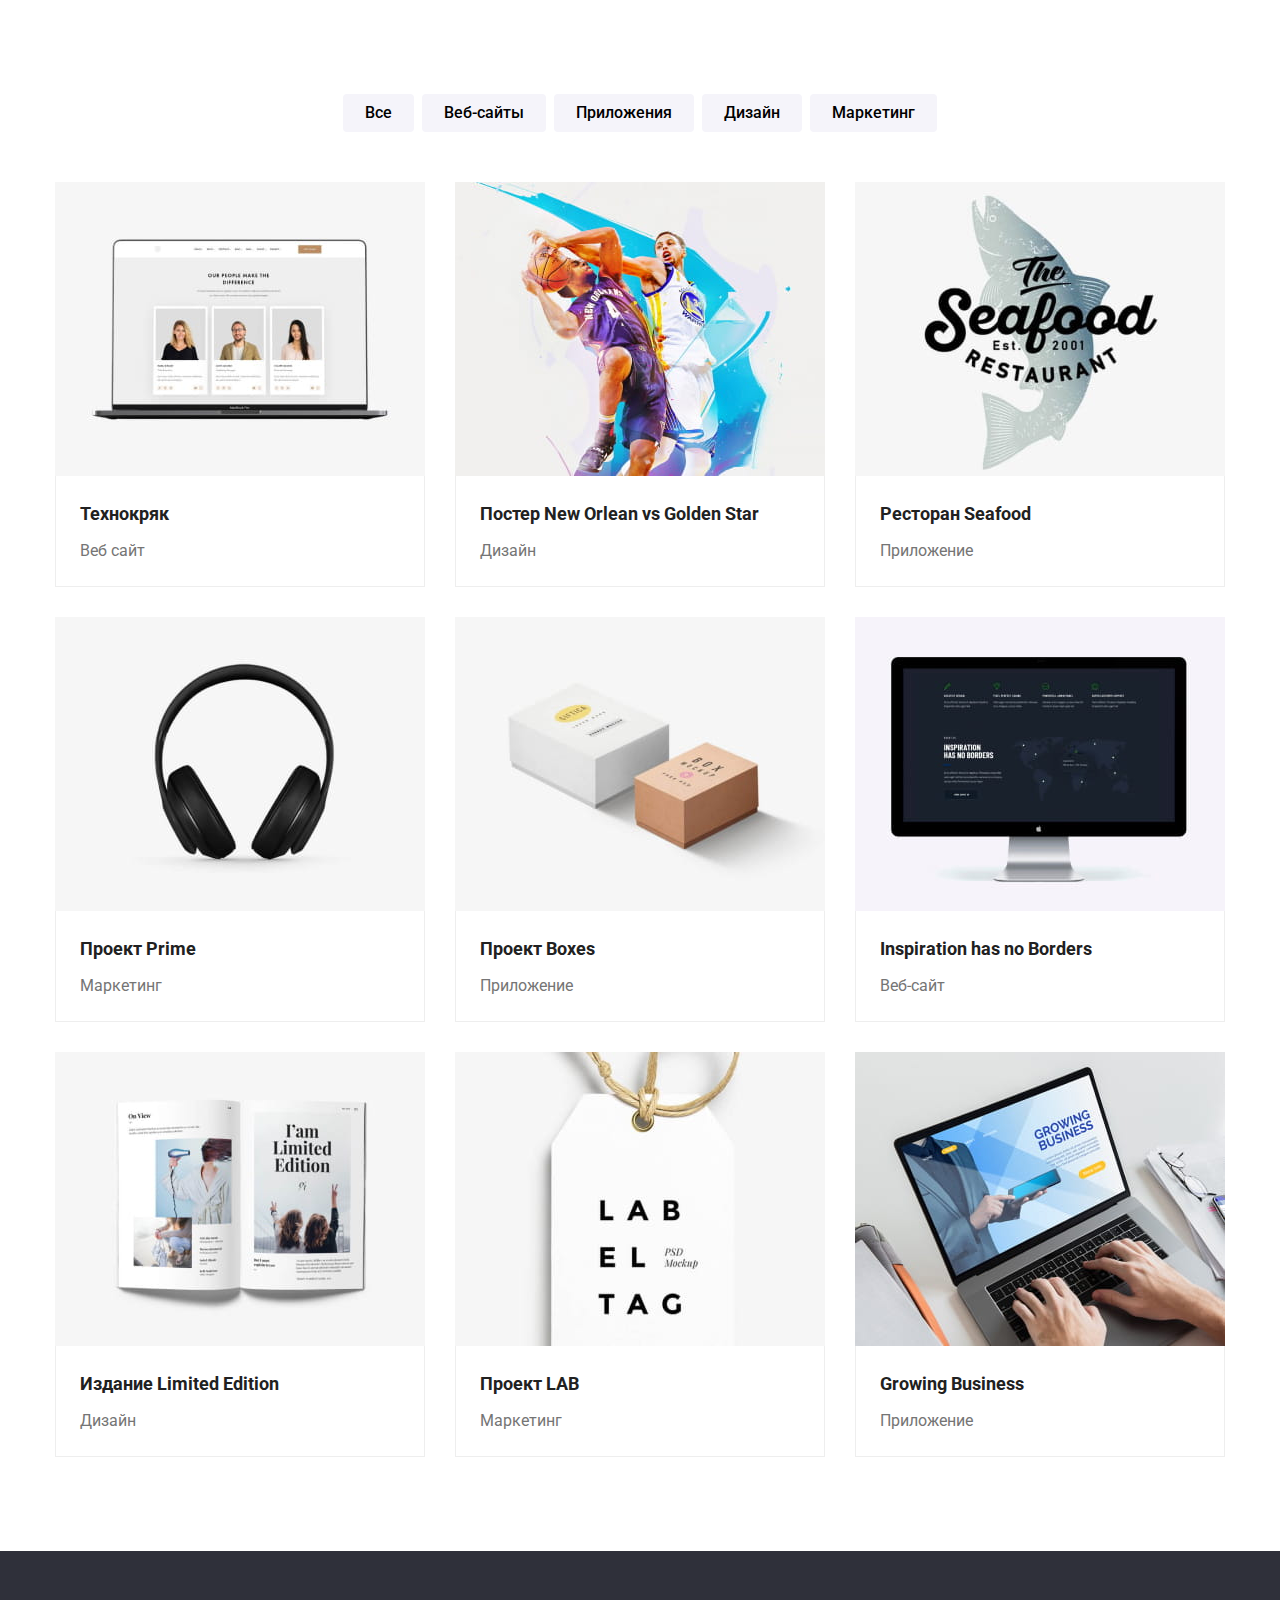
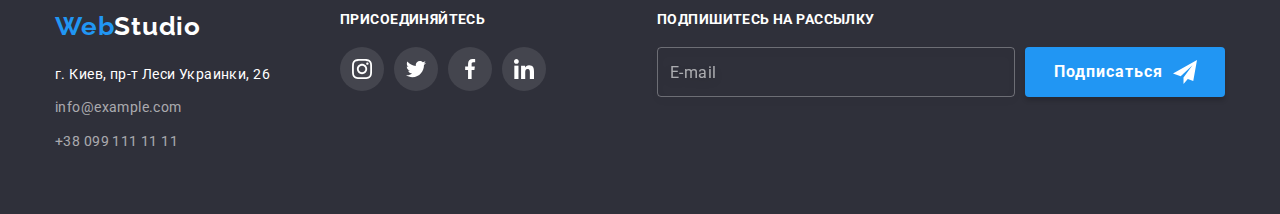
==== commit 5b54825b: "footer- adaptive" ====
--- a/portfolio.html
+++ b/portfolio.html
@@ -332,7 +332,7 @@
         </div>
       </section>
     </main>
-    <!--    <footer class="page-footer">
+    <footer class="page-footer">
       <div class="container">
         <div class="footer-logo-address">
           <a class="logo" href="">Web<span class="logo-white">Studio</span></a>
@@ -401,6 +401,6 @@
           </form>
         </div>
       </div>
-    </footer> -->
+    </footer>
   </body>
 </html>
--- a/css/main.min.css
+++ b/css/main.min.css
@@ -1,2 +1,2 @@
-.visually-hidden{position:absolute !important;clip:rect(1px 1px 1px 1px);clip:rect(1px, 1px, 1px, 1px);padding:0 !important;border:0 !important;height:1px !important;width:1px !important;overflow:hidden}:root{--bgcolor-body: #ffffff;--bgcolor-filter-btn: #f5f4fa;--bgcolor-order-service-btn: #2196f3;--bgcolor-order-service-btn-shadow: rgba(0, 0, 0, 0.15);--bgcolor-order-service-btn-hover: #188ce8;--bgcolor-filter-btn-active: #2196f3;--bgcolor-footer: #2f303a;--bgcolor-hero: #2f303a;--bgcolor-our-team: #f5f4fa;--bgcolor-our-team-member: #ffffff;--fontcolor-body: #212121;--fontcolor-navigation: #212121;--fontcolor-navigation-active: #2196f3;--fontcolor-navigation-focus-hover: #2196f3;--fontcolor-contacts: #757575;--fontcolor-contacts-focus-hover: #2196f3;--fontcolor-hero: #ffffff;--fontcolor-order-service-btn: #ffffff;--fontcolor-filter-btn-active: #ffffff;--fontcolor-teammates-positions: #757575;--fontcolor-projects-type: #757575;--fontcolor-footer: rgba(255, 255, 255, 0.6);--fontcolor-footer-links: rgba(255, 255, 255, 0.6);--fontcolor-footer-address: #ffffff;--bordercolor-project: #eeeeee;--bordercolor-header: #ececec;--logo-color: #2196f3;--logo-black: #212121;--logo-white: #ffffff;--fill-accent: #2196f3;--fill-normal: #757575;--border-color: #212121;--agreement-link: #188ce8;--submit-btn: #188ce8;--social-icon: #afb1b8;--our-clients: #afb1b8;--our-clients-title: #212121;--white: #ffffff;--feature-element: #f5f4fa;--hero-bg: #c4c4c4;--font-main: Roboto, sans-serif;--font-logo: Raleway, sans-serif}a{background-color:transparent;color:inherit;text-decoration:none}img{display:block;max-width:100%;height:auto}body{background:var(--bgcolor-body);font-family:var(--font-main);font-size:16px;color:var(--fontcolor-body)}h1,h2,h3,h4,h5,h6,p,ul,ol{margin-top:0;margin-bottom:0}ul,ol{padding-left:0}h1,h2{padding:0;margin:0}ul{list-style-type:none}.container{max-width:1200px;margin:0 auto;padding-left:15px;padding-right:15px;background:rgba(241,129,129,0.3)}.logo{font-family:var(--font-logo);font-weight:bold;font-size:26px;line-height:1.2;color:var(--logo-color);letter-spacing:0.03em}.logo .logo-black{color:var(--logo-black)}.logo .logo-white{color:var(--logo-white)}.navigation-element{color:var(--fontcolor-navigation);font-size:14px;line-height:1.15;font-weight:500;transition:color 250ms cubic-bezier(0.4, 0, 0.2, 1)}.navigation-element:hover,.navigation-element:focus{color:var(--fontcolor-navigation-focus-hover)}.is-active{color:var(--fontcolor-navigation-focus-hover)}.is-active::after{display:block;content:'';width:auto;height:4px;border-radius:2px;border-bottom:4px solid;fill:var(--fontcolor-navigation-active)}.mob-link{display:flex;align-items:center;transition:color 250ms cubic-bezier(0.4, 0, 0.2, 1)}.mob-link:hover,.mob-link:focus{color:var(--fontcolor-contacts-focus-hover)}.email-link{display:flex;align-items:center;transition:color 250ms cubic-bezier(0.4, 0, 0.2, 1)}.email-link:hover,.email-link:focus{color:var(--fontcolor-contacts-focus-hover)}.icon-envelope{margin-right:10px;fill:var(--fill-normal);transition:fill 250ms cubic-bezier(0.4, 0, 0.2, 1)}.email-link:hover .icon-envelope,.email-link:focus .icon-envelope{fill:var(--fill-accent)}.icon-mob{margin-right:10px;fill:var(--fill-normal);transition:fill 250ms cubic-bezier(0.4, 0, 0.2, 1)}.mob-link:hover .icon-mob,.mob-link:focus .icon-mob{fill:var(--fill-accent)}.order-service-btn{font-weight:700;line-height:1.88;color:var(--fontcolor-order-service-btn);background:var(--bgcolor-order-service-btn);box-shadow:0px 4px 4px var(--bgcolor-order-service-btn-shadow);border-radius:4px;transition:background-color 250ms cubic-bezier(0.4, 0, 0.2, 1);margin-top:30px;width:200px;height:50px;border:none}.order-service-btn:hover,.order-service-btn:focus{background-color:var(--bgcolor-order-service-btn-hover)}.page-nav{margin:0 0 0 93px}.main-nav-list{display:flex}.main-nav-list a{padding:32px 0;display:block}.navigation-element{margin:0 50px 0 0}.navigation-element:last-child{margin-right:0}.filter-element button{background:var(--bgcolor-filter-btn);border-style:none;border-radius:4px;cursor:pointer;font-size:16px;line-height:1.63;padding:6px 22px;transition:background-color 250ms cubic-bezier(0.4, 0, 0.2, 1),color 250ms cubic-bezier(0.4, 0, 0.2, 1),box-shadow 250ms cubic-bezier(0.4, 0, 0.2, 1)}.filter-element button:active,.filter-element button:focus,.filter-element button:hover{color:var(--fontcolor-filter-btn-active);background:var(--bgcolor-filter-btn-active);box-shadow:0px 3px 1px rgba(0,0,0,0.1),0px 1px 2px rgba(0,0,0,0.08),0px 2px 2px rgba(0,0,0,0.12)}.filter-element .is-active-filter{color:var(--fontcolor-filter-btn-active);background:var(--bgcolor-filter-btn-active)}@media screen and (max-width: 767px){.filter-element{margin-bottom:15px}.filter-element:nth-child(4),.filter-element:nth-child(5){margin-bottom:0px}}@media screen and (min-width: 768px){.filter-element{margin-bottom:0px}}.social-links{display:flex;margin-top:16px;justify-content:center;align-items:center}.social-links-element:not(:last-child){margin-right:10px}.social-links-link{display:flex;height:44px;width:44px;border-radius:50%;text-align:center;justify-content:center;align-items:center;transition:background-color 250ms cubic-bezier(0.4, 0, 0.2, 1)}.social-links-link:hover,.social-links-link:focus{background-color:var(--fill-accent)}.social-links-link-footer:hover,.social-links-link-footer:focus{background-color:var(--fill-accent)}.social-icon-facebook,.social-icon-instagram,.social-icon-twitter,.social-icon-linkedin{fill:var(--social-icon);transition:fill 250ms cubic-bezier(0.4, 0, 0.2, 1)}.social-links-link:hover .social-icon-facebook,.social-links-link:focus .social-icon-facebook,.social-links-link-footer:hover .social-icon-facebook,.social-links-link-footer:focus .social-icon-facebook,.social-links-link:hover .social-icon-instagram,.social-links-link:focus .social-icon-instagram,.social-links-link-footer:hover .social-icon-instagram,.social-links-link-footer:focus .social-icon-instagram,.social-links-link:hover .social-icon-twitter,.social-links-link:focus .social-icon-twitter,.social-links-link-footer:hover .social-icon-twitter,.social-links-link-footer:focus .social-icon-twitter,.social-links-link:hover .social-icon-linkedin,.social-links-link:focus .social-icon-linkedin,.social-links-link-footer:hover .social-icon-linkedin,.social-links-link-footer:focus .social-icon-linkedin{fill:var(--white)}.backdrop{position:fixed;top:0;left:0;width:100%;height:100%;background-color:rgba(0,0,0,0.2);transition:opacity 250ms cubic-bezier(0.4, 0, 0.2, 1)}.is-hidden{opacity:0;pointer-events:none}.modal{position:absolute;display:flex;padding:40px;flex-direction:column;top:50%;left:50%;transform:translate(-50%, -50%);width:528px;height:581px;background-color:var(--bgcolor-body);box-shadow:0px 1px 3px rgba(0,0,0,0.12),0px 1px 1px rgba(0,0,0,0.14),0px 2px 1px rgba(0,0,0,0.2);border-radius:4px}.close-modal{padding:0;display:block;position:absolute;top:8px;right:8px;height:30px;width:30px;border:1px solid rgba(0,0,0,0.1);border-radius:50%;background-color:transparent;cursor:pointer}.close-modal:hover,.close-modal:focus{fill:var(--fill-accent)}.modal-form{display:flex;flex-direction:column}.modal-title{font-weight:700;font-size:20px;line-height:1.15;text-align:center;margin-bottom:12px}.name-label,.tel-label,.email-label,.comment-label{font-size:12px;line-height:1.17;color:var(--fill-normal)}.modal-name-input,.modal-tel-input,.modal-email-input,.modal-comment-input{width:100%;height:40px;margin-top:4px;margin-bottom:10px;padding-left:42px;border:1px solid rgba(33,33,33,0.2);box-sizing:border-box;border-radius:4px}.modal-name-input:focus,.modal-tel-input:focus,.modal-email-input:focus,.modal-comment-input:focus{outline:none;border-color:var(--fill-accent)}.modal-comment-input{resize:none;height:120px;margin-bottom:20px;padding:12px 16px;font-size:12px;line-height:1.17}.modal-comment-input::placeholder{color:rgba(117,117,117,0.5)}.modal-icon{position:absolute;top:0;left:15px}.modal-name-input:focus+.modal-icon,.modal-tel-input:focus+.modal-icon,.modal-email-input:focus+.modal-icon{fill:var(--fill-accent)}.agreemet-wrapper{display:flex;align-items:center;justify-content:flex-start;padding-left:13px;margin-bottom:30px}.modal-agreement-input{margin-right:7px}.agreement-label{display:flex;align-items:center;font-size:14px;line-height:1.72;color:var(--fill-normal)}.agreement-label::before{display:block;content:'';margin-right:9px;width:16px;height:15px;border:2px solid var(--border-color);border-radius:2px;background-position:50% 50%;background-repeat:no-repeat;background-size:contain;background-image:url("../images/svg/logo-check-empty.svg")}.modal-agreement-input:checked+.agreement-label::before{background-color:var(--fill-accent);border-color:var(--fill-accent);background-image:url("../images/svg/logo-check.svg"),url("../images/svg/logo-check-empty.svg")}.modal-agreement-input:focus+.agreement-label::before{outline:1px solid rgba(20,20,39,0.5)}.agreemet-link{font-size:14px;line-height:1.72;text-decoration:underline;color:var(--agreement-link)}.modal-form-wrapper{position:relative}.submit-btn{align-self:center;height:50px;width:200px;background-color:var(--fill-accent);box-shadow:0px 4px 4px rgba(0,0,0,0.15);border-radius:4px;border:none;font-weight:700;font-size:16px;line-height:1.87;color:var(--white);cursor:pointer;transition:background-color 250ms cubic-bezier(0.4, 0, 0.2, 1)}.submit-btn:hover,.submit-btn:focus{background-color:var(--submit-btn)}.contacts-header-element{line-height:1.15;font-weight:500;color:var(--fontcolor-contacts);font-size:14px}.page-header{border-bottom:1px solid var(--bordercolor-header)}.page-header .container{display:flex;align-items:center}.page-header .logo{margin:0}.page-header .contacts-header-element{margin:0 30px 0 0}.page-header .contacts-header-element:last-child{margin-right:0}.page-header .contacts-list-header{display:flex;margin-left:auto}footer{background:var(--bgcolor-footer);font-size:14px;color:var(--fontcolor-footer);letter-spacing:0.03em;padding-top:60px;padding-bottom:60px}.page-footer .page-contacts{font-style:normal;line-height:1.7;color:var(--fontcolor-footer-address);margin-top:20px}.page-footer .container{display:flex;align-items:baseline}.footer-contacts-element{margin-top:9px}.footer-contacts-link{color:var(--fontcolor-footer-links);font-size:14px;line-height:1.72;letter-spacing:0.03em;transition:color 250ms cubic-bezier(0.4, 0, 0.2, 1)}.footer-contacts-link:hover,.footer-contacts-link:focus{color:var(--fontcolor-contacts-focus-hover)}.social-links-list-footer{display:flex;justify-content:space-between;align-items:center}.social-links-link-footer{display:flex;height:44px;width:44px;justify-content:center;align-items:center;border-radius:50%;background-color:rgba(255,255,255,0.1);transition:background-color 250ms cubic-bezier(0.4, 0, 0.2, 1)}.social-links-element-footer:not(:last-child){margin-right:10px}.social-icon-facebook-footer,.social-icon-instagram-footer,.social-icon-twitter-footer,.social-icon-linkedin-footer{fill:var(--white)}.footer-logo-address{margin-right:70px}.footer-social-links-title{font-size:14px;font-weight:bold;text-transform:uppercase;line-height:1.15;margin-bottom:20px;color:var(--white)}.sending-block-footer{display:flex;margin-left:auto;justify-content:last baseline;flex-direction:column}.sending-form-email{height:50px;width:358px;border:1px solid rgba(255,255,255,0.3);box-sizing:border-box;filter:drop-shadow(0px 4px 4px rgba(0,0,0,0.15));border-radius:4px;padding-left:12px;outline:none;color:var(--white);font-size:16px;line-height:1.25;letter-spacing:0.03em;background-color:transparent}.sending-form-email::placeholder{color:rgba(255,255,255,0.6)}.sending-sign-in-btn{display:inline-flex;align-items:center;height:50px;width:200px;margin-left:10px;border:none;background:var(--fill-accent);box-shadow:0px 4px 4px rgba(0,0,0,0.15);border-radius:4px;text-align:left;padding-left:29px;font-size:16px;line-height:1.87;font-weight:700;color:var(--white);letter-spacing:0.06em;transition:background-color 250ms cubic-bezier(0.4, 0, 0.2, 1)}.sending-sign-in-btn:focus,.sending-sign-in-btn:hover{background-color:var(--submit-btn)}.email-send-icon{margin-left:10px;fill:var(--white)}.sending-block-title{font-size:14px;font-weight:bold;text-transform:uppercase;line-height:1.15;margin-bottom:20px;color:var(--white)}.hero{padding:118px 0;text-align:center;max-width:1600px;margin:0 auto;background:var(--bgcolor-hero);background-color:var(--hero-bg);background-image:linear-gradient(rgba(47,48,58,0.4), rgba(47,48,58,0.4)),url(../images/bg-hero-480.jpg);background-repeat:no-repeat;background-position:center;background-size:cover}@media screen and (min-width: 768px){.hero{background-image:linear-gradient(rgba(47,48,58,0.4), rgba(47,48,58,0.4)),url(../images/bg-hero-768.jpg)}}@media screen and (min-width: 1200px){.hero{padding:200px 0;background-image:linear-gradient(rgba(47,48,58,0.4), rgba(47,48,58,0.4)),url(../images/bg-hero-1600.jpg)}}.hero .hero-title{font-size:26px;line-height:1.61;font-weight:900;color:var(--fontcolor-hero);margin:0 auto;text-transform:uppercase}@media screen and (min-width: 480px){.hero .hero-title{width:360px}}@media screen and (min-width: 1200px){.hero .hero-title{width:696px;font-size:44px;line-height:1.36}}.features{padding-top:60px;padding-bottom:60px}@media screen and (min-width: 1200px){.features{padding-top:94px;padding-bottom:94px}}@media screen and (min-width: 480px){.container{width:480px}}@media screen and (min-width: 768px){.container{width:768px}}@media screen and (min-width: 1200px){.container{width:1200px}}.features__feature-title{font-size:14px;font-weight:bold;text-transform:uppercase;line-height:1.15;margin-bottom:10px}.features__feature-descr{color:var(--fontcolor-projects-type);font-size:14px;line-height:1.72}.features__list{margin:0 auto}@media screen and (min-width: 768px){.features__list{display:flex;flex-wrap:wrap;margin:-15px}}@media screen and (min-width: 1200px){.features__list{flex-wrap:nowrap;margin:0}}.features__feature-element::before{content:'';padding:0 auto;height:120px;display:block;background-color:var(--feature-element);background-image:linear-gradient(var(--feature-element), var(--feature-element));background-position:center;background-repeat:no-repeat;border-radius:4px;margin-bottom:30px}@media screen and (max-width: 767px){.features__feature-element:not(:last-child){margin-bottom:30px}}@media screen and (min-width: 768px){.features__feature-element{width:calc(50% - 30px);margin:15px}}@media screen and (min-width: 1200px){.features__feature-element{width:270px;margin:0}.features__feature-element:not(:last-child){margin-right:30px}}.feature-element-antenna::before{background-image:url(../images/svg/antenna.svg)}.feature-element-clock::before{background-image:url(../images/svg/clock.svg)}.feature-element-diagram::before{background-image:url(../images/svg/diagram.svg)}.feature-element-astronaut::before{background-image:url(../images/svg/astronaut.svg)}.our-job{display:none}@media screen and (min-width: 1200px){.our-job{display:block;padding-bottom:94px}}.our-job__title{font-size:36px;line-height:1.67;font-weight:bold;text-align:center;margin-bottom:50px}.our-job__list{display:flex}.our-job__element{position:relative;margin-right:30px}.our-job__element:last-child{margin-right:0}.our-job__element-descr{position:absolute;display:flex;width:100%;height:70px;bottom:0px;left:0px;text-transform:uppercase;justify-content:center;align-items:center;font-weight:700;line-height:1.17;letter-spacing:0.03em;background:rgba(47,48,58,0.8);color:var(--white)}.our-team{padding-top:60px;padding-bottom:60px;background-color:var(--bgcolor-our-team)}@media screen and (min-width: 1200px){.our-team{padding-top:94px;padding-bottom:94px}}.our-team .container{text-align:center}@media screen and (min-width: 768px){.our-team .container{width:768px}}@media screen and (min-width: 1200px){.our-team .container{width:100%}}.our-team .our-team-title{font-size:36px;line-height:1.67;font-weight:bold;text-align:center;margin-bottom:50px}.our-team .member-name{font-size:16px;line-height:1.19;font-weight:500;margin-bottom:10px}.our-team .member-position{line-height:1.19;color:var(--fontcolor-teammates-positions)}@media screen and (min-width: 768px){.our-team .our-team-list{display:flex;justify-content:center;align-content:center;flex-wrap:wrap;margin:-15px}}@media screen and (min-width: 1200px){.our-team .our-team-list{flex-wrap:nowrap}}.our-team .our-team-member{margin-bottom:30px}@media screen and (min-width: 768px){.our-team .our-team-member{margin:15px}}@media screen and (min-width: 1200px){.our-team .our-team-member{width:270px;margin:0px;margin-right:30px}}@media screen and (min-width: 1200px){.our-team .our-team-member{display:block;margin-bottom:0;margin-right:30px}.our-team .our-team-member:last-child{margin-right:0}}.our-team .our-team-member-descr{padding:30px 32px}.our-team__member-card{display:block;margin:0 auto;max-width:450px;box-shadow:0px 1px 3px rgba(0,0,0,0.12),0px 1px 1px rgba(0,0,0,0.14),0px 2px 1px rgba(0,0,0,0.2);border-radius:0px 0px 4px 4px;background:var(--bgcolor-our-team-member)}.projects{padding-top:94px;padding-bottom:94px}.projects .container{display:flex;flex-direction:column}.projects .filter-list{border:none;display:flex;flex-wrap:wrap;margin-bottom:30px}.projects .projects-element:not(:last-child){margin-bottom:30px}.projects .project-descript{border:1px solid var(--bordercolor-project);border-top:none;box-sizing:border-box;padding:20px 24px}.projects .project-name{font-weight:bold;font-size:18px;line-height:2;margin-bottom:4px}.projects .project-type{line-height:1.88;color:var(--fontcolor-projects-type)}.projects-title{display:none}.projects-list{display:flex;flex-wrap:wrap;justify-content:center}.projects-element-link:hover,.projects-element-link:focus{display:block;box-sizing:border-box;box-shadow:0px 1px 1px rgba(0,0,0,0.12),0px 4px 4px rgba(0,0,0,0.06),1px 4px 6px rgba(0,0,0,0.16)}.projects-element-wrapper{position:relative;overflow:hidden}.project-element-popup-text{position:absolute;top:0;left:0;padding:63px 24px;width:100%;height:100%;font-size:18px;line-height:28px;letter-spacing:1.55;color:var(--white);background:rgba(33,150,243,0.9);overflow:auto;transform:translateY(100%);transition:transform 250ms cubic-bezier(0.4, 0, 0.2, 1)}.projects-element-link:hover .project-element-popup-text,.projects-element-link:focus .project-element-popup-text{transform:translateY(0%)}.filter-element:not(:last-child){margin-right:8px}@media screen and (min-width: 768px){.projects .filter-list{flex-wrap:nowrap;margin:0 auto;margin-bottom:30px}}@media screen and (min-width: 1200px){.projects .filter-list{margin-bottom:50px}}@media screen and (min-width: 768px){.projects-element{margin-right:30px}}@media screen and (min-width: 1200px){.projects-element:not(:nth-child(3n+3)){margin-right:30px}.projects-element:not(:nth-last-child(-n+3)){margin-bottom:30px}}.our-clients{padding-top:60px;padding-bottom:60px}.our-clients__title{margin-bottom:30px;font-weight:700;font-size:36px;line-height:1.17;color:var(--our-clients-title);text-align:center}.our-clients__client-link{display:block;width:210px;height:92px;border:1px solid var(--our-clients);border-radius:4px;display:flex;justify-content:center;align-items:center;transition:border-color 250ms cubic-bezier(0.4, 0, 0.2, 1)}.our-clients__client-link:hover,.our-clients__client-link:focus{border-color:var(--fill-accent)}.our-clients__list{display:flex;justify-content:center;align-items:center;flex-wrap:wrap;margin:-15px}.our-clients__element{margin:15px}.our-clients__client-pic{fill:var(--our-clients);transition:fill 250ms cubic-bezier(0.4, 0, 0.2, 1)}.our-clients__client-link:hover .our-clients__client-pic,.our-clients__client-link:focus .our-clients__client-pic{fill:var(--fill-accent)}@media screen and (min-width: 768px){.our-clients__client-link{width:226px}}@media screen and (min-width: 1200px){.our-clients{padding-top:94px;padding-bottom:94px}.our-clients__title{margin-bottom:50px}.our-clients__element{margin:0}.our-clients__element:not(:last-child){margin-right:30px}.our-clients__client-link{width:170px}.our-clients__list{margin:0;flex-wrap:nowrap}}
+.visually-hidden{position:absolute !important;clip:rect(1px 1px 1px 1px);clip:rect(1px, 1px, 1px, 1px);padding:0 !important;border:0 !important;height:1px !important;width:1px !important;overflow:hidden}:root{--bgcolor-body: #ffffff;--bgcolor-filter-btn: #f5f4fa;--bgcolor-order-service-btn: #2196f3;--bgcolor-order-service-btn-shadow: rgba(0, 0, 0, 0.15);--bgcolor-order-service-btn-hover: #188ce8;--bgcolor-filter-btn-active: #2196f3;--bgcolor-footer: #2f303a;--bgcolor-hero: #2f303a;--bgcolor-our-team: #f5f4fa;--bgcolor-our-team-member: #ffffff;--fontcolor-body: #212121;--fontcolor-navigation: #212121;--fontcolor-navigation-active: #2196f3;--fontcolor-navigation-focus-hover: #2196f3;--fontcolor-contacts: #757575;--fontcolor-contacts-focus-hover: #2196f3;--fontcolor-hero: #ffffff;--fontcolor-order-service-btn: #ffffff;--fontcolor-filter-btn-active: #ffffff;--fontcolor-teammates-positions: #757575;--fontcolor-projects-type: #757575;--fontcolor-footer: rgba(255, 255, 255, 0.6);--fontcolor-footer-links: rgba(255, 255, 255, 0.6);--fontcolor-footer-address: #ffffff;--bordercolor-project: #eeeeee;--bordercolor-header: #ececec;--logo-color: #2196f3;--logo-black: #212121;--logo-white: #ffffff;--fill-accent: #2196f3;--fill-normal: #757575;--border-color: #212121;--agreement-link: #188ce8;--submit-btn: #188ce8;--social-icon: #afb1b8;--our-clients: #afb1b8;--our-clients-title: #212121;--white: #ffffff;--feature-element: #f5f4fa;--hero-bg: #c4c4c4;--font-main: Roboto, sans-serif;--font-logo: Raleway, sans-serif}a{background-color:transparent;color:inherit;text-decoration:none}img{display:block;max-width:100%;height:auto}body{background:var(--bgcolor-body);font-family:var(--font-main);font-size:16px;color:var(--fontcolor-body)}h1,h2,h3,h4,h5,h6,p,ul,ol{margin-top:0;margin-bottom:0}ul,ol{padding-left:0}h1,h2{padding:0;margin:0}ul{list-style-type:none}.container{margin:0 auto;padding-left:15px;padding-right:15px}.logo{font-family:var(--font-logo);font-weight:bold;font-size:26px;line-height:1.2;color:var(--logo-color);letter-spacing:0.03em}.logo .logo-black{color:var(--logo-black)}.logo .logo-white{color:var(--logo-white)}.navigation-element{color:var(--fontcolor-navigation);font-size:14px;line-height:1.15;font-weight:500;transition:color 250ms cubic-bezier(0.4, 0, 0.2, 1)}.navigation-element:hover,.navigation-element:focus{color:var(--fontcolor-navigation-focus-hover)}.is-active{color:var(--fontcolor-navigation-focus-hover)}.is-active::after{display:block;content:'';width:auto;height:4px;border-radius:2px;border-bottom:4px solid;fill:var(--fontcolor-navigation-active)}.mob-link{display:flex;align-items:center;transition:color 250ms cubic-bezier(0.4, 0, 0.2, 1)}.mob-link:hover,.mob-link:focus{color:var(--fontcolor-contacts-focus-hover)}.email-link{display:flex;align-items:center;transition:color 250ms cubic-bezier(0.4, 0, 0.2, 1)}.email-link:hover,.email-link:focus{color:var(--fontcolor-contacts-focus-hover)}.icon-envelope{margin-right:10px;fill:var(--fill-normal);transition:fill 250ms cubic-bezier(0.4, 0, 0.2, 1)}.email-link:hover .icon-envelope,.email-link:focus .icon-envelope{fill:var(--fill-accent)}.icon-mob{margin-right:10px;fill:var(--fill-normal);transition:fill 250ms cubic-bezier(0.4, 0, 0.2, 1)}.mob-link:hover .icon-mob,.mob-link:focus .icon-mob{fill:var(--fill-accent)}.order-service-btn{font-weight:700;line-height:1.88;color:var(--fontcolor-order-service-btn);background:var(--bgcolor-order-service-btn);box-shadow:0px 4px 4px var(--bgcolor-order-service-btn-shadow);border-radius:4px;transition:background-color 250ms cubic-bezier(0.4, 0, 0.2, 1);margin-top:30px;width:200px;height:50px;border:none}.order-service-btn:hover,.order-service-btn:focus{background-color:var(--bgcolor-order-service-btn-hover)}.page-nav{margin:0 0 0 93px}.main-nav-list{display:flex}.main-nav-list a{padding:32px 0;display:block}.navigation-element{margin:0 50px 0 0}.navigation-element:last-child{margin-right:0}.filter-element button{background:var(--bgcolor-filter-btn);border-style:none;border-radius:4px;cursor:pointer;font-size:16px;font-weight:500;line-height:1.63;padding:6px 22px;transition:background-color 250ms cubic-bezier(0.4, 0, 0.2, 1),color 250ms cubic-bezier(0.4, 0, 0.2, 1),box-shadow 250ms cubic-bezier(0.4, 0, 0.2, 1)}.filter-element button:active,.filter-element button:focus,.filter-element button:hover{color:var(--fontcolor-filter-btn-active);background:var(--bgcolor-filter-btn-active);box-shadow:0px 3px 1px rgba(0,0,0,0.1),0px 1px 2px rgba(0,0,0,0.08),0px 2px 2px rgba(0,0,0,0.12)}.filter-element .is-active-filter{color:var(--fontcolor-filter-btn-active);background:var(--bgcolor-filter-btn-active)}@media screen and (max-width: 767px){.filter-element{margin-bottom:15px}.filter-element:nth-child(4),.filter-element:nth-child(5){margin-bottom:0px}}@media screen and (min-width: 768px){.filter-element{margin-bottom:0px}}.social-links{display:flex;margin-top:16px;justify-content:center;align-items:center}.social-links-element:not(:last-child){margin-right:10px}.social-links-link{display:flex;height:44px;width:44px;border-radius:50%;text-align:center;justify-content:center;align-items:center;transition:background-color 250ms cubic-bezier(0.4, 0, 0.2, 1)}.social-links-link:hover,.social-links-link:focus{background-color:var(--fill-accent)}.social-links-link-footer:hover,.social-links-link-footer:focus{background-color:var(--fill-accent)}.social-icon-facebook,.social-icon-instagram,.social-icon-twitter,.social-icon-linkedin{fill:var(--social-icon);transition:fill 250ms cubic-bezier(0.4, 0, 0.2, 1)}.social-links-link:hover .social-icon-facebook,.social-links-link:focus .social-icon-facebook,.social-links-link-footer:hover .social-icon-facebook,.social-links-link-footer:focus .social-icon-facebook,.social-links-link:hover .social-icon-instagram,.social-links-link:focus .social-icon-instagram,.social-links-link-footer:hover .social-icon-instagram,.social-links-link-footer:focus .social-icon-instagram,.social-links-link:hover .social-icon-twitter,.social-links-link:focus .social-icon-twitter,.social-links-link-footer:hover .social-icon-twitter,.social-links-link-footer:focus .social-icon-twitter,.social-links-link:hover .social-icon-linkedin,.social-links-link:focus .social-icon-linkedin,.social-links-link-footer:hover .social-icon-linkedin,.social-links-link-footer:focus .social-icon-linkedin{fill:var(--white)}.backdrop{position:fixed;top:0;left:0;width:100%;height:100%;background-color:rgba(0,0,0,0.2);transition:opacity 250ms cubic-bezier(0.4, 0, 0.2, 1)}.is-hidden{opacity:0;pointer-events:none}.modal{position:absolute;display:flex;padding:40px;flex-direction:column;top:50%;left:50%;transform:translate(-50%, -50%);width:528px;height:581px;background-color:var(--bgcolor-body);box-shadow:0px 1px 3px rgba(0,0,0,0.12),0px 1px 1px rgba(0,0,0,0.14),0px 2px 1px rgba(0,0,0,0.2);border-radius:4px}.close-modal{padding:0;display:block;position:absolute;top:8px;right:8px;height:30px;width:30px;border:1px solid rgba(0,0,0,0.1);border-radius:50%;background-color:transparent;cursor:pointer}.close-modal:hover,.close-modal:focus{fill:var(--fill-accent)}.modal-form{display:flex;flex-direction:column}.modal-title{font-weight:700;font-size:20px;line-height:1.15;text-align:center;margin-bottom:12px}.name-label,.tel-label,.email-label,.comment-label{font-size:12px;line-height:1.17;color:var(--fill-normal)}.modal-name-input,.modal-tel-input,.modal-email-input,.modal-comment-input{width:100%;height:40px;margin-top:4px;margin-bottom:10px;padding-left:42px;border:1px solid rgba(33,33,33,0.2);box-sizing:border-box;border-radius:4px}.modal-name-input:focus,.modal-tel-input:focus,.modal-email-input:focus,.modal-comment-input:focus{outline:none;border-color:var(--fill-accent)}.modal-comment-input{resize:none;height:120px;margin-bottom:20px;padding:12px 16px;font-size:12px;line-height:1.17}.modal-comment-input::placeholder{color:rgba(117,117,117,0.5)}.modal-icon{position:absolute;top:0;left:15px}.modal-name-input:focus+.modal-icon,.modal-tel-input:focus+.modal-icon,.modal-email-input:focus+.modal-icon{fill:var(--fill-accent)}.agreemet-wrapper{display:flex;align-items:center;justify-content:flex-start;padding-left:13px;margin-bottom:30px}.modal-agreement-input{margin-right:7px}.agreement-label{display:flex;align-items:center;font-size:14px;line-height:1.72;color:var(--fill-normal)}.agreement-label::before{display:block;content:'';margin-right:9px;width:16px;height:15px;border:2px solid var(--border-color);border-radius:2px;background-position:50% 50%;background-repeat:no-repeat;background-size:contain;background-image:url("../images/svg/logo-check-empty.svg")}.modal-agreement-input:checked+.agreement-label::before{background-color:var(--fill-accent);border-color:var(--fill-accent);background-image:url("../images/svg/logo-check.svg"),url("../images/svg/logo-check-empty.svg")}.modal-agreement-input:focus+.agreement-label::before{outline:1px solid rgba(20,20,39,0.5)}.agreemet-link{font-size:14px;line-height:1.72;text-decoration:underline;color:var(--agreement-link)}.modal-form-wrapper{position:relative}.submit-btn{align-self:center;height:50px;width:200px;background-color:var(--fill-accent);box-shadow:0px 4px 4px rgba(0,0,0,0.15);border-radius:4px;border:none;font-weight:700;font-size:16px;line-height:1.87;color:var(--white);cursor:pointer;transition:background-color 250ms cubic-bezier(0.4, 0, 0.2, 1)}.submit-btn:hover,.submit-btn:focus{background-color:var(--submit-btn)}.contacts-header-element{line-height:1.15;font-weight:500;color:var(--fontcolor-contacts);font-size:14px}.page-header{border-bottom:1px solid var(--bordercolor-header)}.page-header .container{display:flex;align-items:center}.page-header .logo{margin:0}.page-header .contacts-header-element{margin:0 30px 0 0}.page-header .contacts-header-element:last-child{margin-right:0}.page-header .contacts-list-header{display:flex;margin-left:auto}footer{background:var(--bgcolor-footer);font-size:14px;color:var(--fontcolor-footer);letter-spacing:0.03em;padding-top:60px;padding-bottom:60px}.page-footer{text-align:center}.page-footer .page-contacts{font-style:normal;line-height:1.7;color:var(--fontcolor-footer-address);margin-top:20px}.footer-contacts-element{margin-top:9px}.footer-contacts-link{color:var(--fontcolor-footer-links);font-size:14px;line-height:1.72;letter-spacing:0.03em;transition:color 250ms cubic-bezier(0.4, 0, 0.2, 1)}.footer-contacts-link:hover,.footer-contacts-link:focus{color:var(--fontcolor-contacts-focus-hover)}.social-links-list-footer{display:flex;justify-content:center;align-items:center}.social-links-link-footer{display:flex;height:44px;width:44px;justify-content:center;align-items:center;border-radius:50%;background-color:rgba(255,255,255,0.1);transition:background-color 250ms cubic-bezier(0.4, 0, 0.2, 1)}.social-links-element-footer:not(:last-child){margin-right:10px}.social-icon-facebook-footer,.social-icon-instagram-footer,.social-icon-twitter-footer,.social-icon-linkedin-footer{fill:var(--white)}.footer-social-links-title{font-size:14px;font-weight:bold;text-transform:uppercase;line-height:1.15;margin-bottom:20px;color:var(--white)}.sending-block-footer{display:flex;justify-content:flex-start;flex-direction:column}.sending-form-email{height:50px;width:100%;border:1px solid rgba(255,255,255,0.3);box-sizing:border-box;filter:drop-shadow(0px 4px 4px rgba(0,0,0,0.15));border-radius:4px;padding-left:12px;outline:none;color:var(--white);font-size:16px;line-height:1.25;letter-spacing:0.03em;background-color:transparent}.sending-form-email::placeholder{color:rgba(255,255,255,0.6)}.sending-sign-in-btn{display:inline-flex;align-items:center;height:50px;width:200px;margin-left:10px;border:none;background:var(--fill-accent);box-shadow:0px 4px 4px rgba(0,0,0,0.15);border-radius:4px;text-align:left;padding-left:29px;font-size:16px;line-height:1.87;font-weight:700;color:var(--white);letter-spacing:0.06em;transition:background-color 250ms cubic-bezier(0.4, 0, 0.2, 1)}.sending-sign-in-btn:focus,.sending-sign-in-btn:hover{background-color:var(--submit-btn)}.email-send-icon{margin-left:10px;fill:var(--white)}.sending-block-title{font-size:14px;font-weight:bold;text-transform:uppercase;line-height:1.15;margin-bottom:20px;color:var(--white)}@media screen and (min-width: 480px) and (max-width: 1199px){.sending-block-footer{width:450px}}@media screen and (min-width: 768px) and (max-width: 1199px){.footer-logo-address{margin-bottom:60px}}@media screen and (max-width: 767px){.footer-social-links{margin-bottom:60px}}@media screen and (max-width: 1199px){.footer-logo-address{margin-bottom:60px}.sending-form-email{margin-bottom:20px}}@media screen and (min-width: 768px){.page-footer .container{display:flex;justify-content:space-around;flex-wrap:wrap}}@media screen and (min-width: 1200px){.page-footer .container{text-align:left}.footer-logo-address{margin-right:70px}.sending-form{display:flex}.sending-form-email{width:358px}.sending-block-footer{margin-left:auto}}.hero{padding:118px 0;text-align:center;max-width:1600px;margin:0 auto;background:var(--bgcolor-hero);background-color:var(--hero-bg);background-image:linear-gradient(rgba(47,48,58,0.4), rgba(47,48,58,0.4)),url(../images/bg-hero-480.jpg);background-repeat:no-repeat;background-position:center;background-size:cover}@media screen and (min-width: 768px){.hero{background-image:linear-gradient(rgba(47,48,58,0.4), rgba(47,48,58,0.4)),url(../images/bg-hero-768.jpg)}}@media screen and (min-width: 1200px){.hero{padding:200px 0;background-image:linear-gradient(rgba(47,48,58,0.4), rgba(47,48,58,0.4)),url(../images/bg-hero-1600.jpg)}}.hero .hero-title{font-size:26px;line-height:1.61;font-weight:900;color:var(--fontcolor-hero);margin:0 auto;text-transform:uppercase}@media screen and (min-width: 480px){.hero .hero-title{width:360px}}@media screen and (min-width: 1200px){.hero .hero-title{width:696px;font-size:44px;line-height:1.36}}.features{padding-top:60px;padding-bottom:60px}@media screen and (min-width: 1200px){.features{padding-top:94px;padding-bottom:94px}}@media screen and (min-width: 480px){.container{width:480px}}@media screen and (min-width: 768px){.container{width:768px}}@media screen and (min-width: 1200px){.container{width:1200px}}.features__feature-title{text-align:center;font-size:14px;font-weight:bold;text-transform:uppercase;line-height:1.15;margin-bottom:10px}.features__feature-descr{color:var(--fontcolor-projects-type);font-size:14px;line-height:1.72}.features__list{margin:0 auto}@media screen and (min-width: 768px){.features__list{display:flex;flex-wrap:wrap;margin:-15px}}@media screen and (min-width: 1200px){.features__list{flex-wrap:nowrap;margin:0}}.features__feature-element::before{content:'';padding:0 auto;height:120px;display:block;background-color:var(--feature-element);background-image:linear-gradient(var(--feature-element), var(--feature-element));background-position:center;background-repeat:no-repeat;border-radius:4px;margin-bottom:30px}@media screen and (max-width: 767px){.features__feature-element:not(:last-child){margin-bottom:30px}}@media screen and (min-width: 768px){.features__feature-element{width:calc(50% - 30px);margin:15px}}@media screen and (min-width: 1200px){.features__feature-element{width:270px;margin:0}.features__feature-element:not(:last-child){margin-right:30px}}.feature-element-antenna::before{background-image:url(../images/svg/antenna.svg)}.feature-element-clock::before{background-image:url(../images/svg/clock.svg)}.feature-element-diagram::before{background-image:url(../images/svg/diagram.svg)}.feature-element-astronaut::before{background-image:url(../images/svg/astronaut.svg)}.our-job{display:none}@media screen and (min-width: 1200px){.our-job{display:block;padding-bottom:94px}}.our-job__title{font-size:36px;line-height:1.67;font-weight:bold;text-align:center;margin-bottom:50px}.our-job__list{display:flex}.our-job__element{position:relative;margin-right:30px}.our-job__element:last-child{margin-right:0}.our-job__element-descr{position:absolute;display:flex;width:100%;height:70px;bottom:0px;left:0px;text-transform:uppercase;justify-content:center;align-items:center;font-weight:700;line-height:1.17;letter-spacing:0.03em;background:rgba(47,48,58,0.8);color:var(--white)}.our-team{padding-top:60px;padding-bottom:60px;background-color:var(--bgcolor-our-team)}@media screen and (min-width: 1200px){.our-team{padding-top:94px;padding-bottom:94px}}.our-team .container{text-align:center}@media screen and (min-width: 768px){.our-team .container{width:768px}}@media screen and (min-width: 1200px){.our-team .container{width:100%}}.our-team .our-team-title{font-size:36px;line-height:1.67;font-weight:bold;text-align:center;margin-bottom:50px}.our-team .member-name{font-size:16px;line-height:1.19;font-weight:500;margin-bottom:10px}.our-team .member-position{line-height:1.19;color:var(--fontcolor-teammates-positions)}@media screen and (min-width: 768px){.our-team .our-team-list{display:flex;justify-content:center;align-content:center;flex-wrap:wrap;margin:-15px}}@media screen and (min-width: 1200px){.our-team .our-team-list{flex-wrap:nowrap}}.our-team .our-team-member{margin-bottom:30px}@media screen and (min-width: 768px){.our-team .our-team-member{margin:15px}}@media screen and (min-width: 1200px){.our-team .our-team-member{width:270px;margin:0px;margin-right:30px}}@media screen and (min-width: 1200px){.our-team .our-team-member{display:block;margin-bottom:0;margin-right:30px}.our-team .our-team-member:last-child{margin-right:0}}.our-team .our-team-member-descr{padding:30px 32px}.our-team__member-card{display:block;margin:0 auto;max-width:450px;box-shadow:0px 1px 3px rgba(0,0,0,0.12),0px 1px 1px rgba(0,0,0,0.14),0px 2px 1px rgba(0,0,0,0.2);border-radius:0px 0px 4px 4px;background:var(--bgcolor-our-team-member)}.projects{padding-top:94px;padding-bottom:94px}.projects .container{display:flex;flex-direction:column}.projects .filter-list{border:none;display:flex;flex-wrap:wrap;margin-bottom:30px}.projects .project-descript{border:1px solid var(--bordercolor-project);border-top:none;box-sizing:border-box;padding:20px 24px}.projects .project-name{font-weight:700;font-size:18px;line-height:2;margin-bottom:4px}.projects .project-type{line-height:1.88;color:var(--fontcolor-projects-type)}.projects-title{display:none}.projects-list{display:flex;flex-wrap:wrap}.projects-element-link:hover,.projects-element-link:focus{display:block;box-sizing:border-box;box-shadow:0px 1px 1px rgba(0,0,0,0.12),0px 4px 4px rgba(0,0,0,0.06),1px 4px 6px rgba(0,0,0,0.16)}.projects-element-wrapper{position:relative;overflow:hidden}.project-element-popup-text{position:absolute;top:0;left:0;padding:63px 24px;width:100%;height:100%;font-size:18px;line-height:28px;letter-spacing:1.55;color:var(--white);background:rgba(33,150,243,0.9);overflow:auto;transform:translateY(100%);transition:transform 250ms cubic-bezier(0.4, 0, 0.2, 1)}.projects-element-link:hover .project-element-popup-text,.projects-element-link:focus .project-element-popup-text{transform:translateY(0%)}.filter-element:not(:last-child){margin-right:8px}@media screen and (min-width: 768px){.projects .filter-list{flex-wrap:nowrap;margin:0 auto;margin-bottom:30px}}@media screen and (min-width: 1200px){.projects .filter-list{margin-bottom:50px}}@media screen and (min-width: 480px) and (max-width: 767px){.projects-element:not(:last-child){margin-bottom:30px}}@media screen and (min-width: 768px) and (max-width: 1199px){.project-name{width:270px}.projects-element-link:first-child{display:flex;flex-direction:column;height:100%}.projects-element-link:first-child .project-descript{flex-grow:1}}@media screen and (min-width: 768px){.projects-element{margin:15px}.projects-list{margin:-15px}}@media screen and (max-width: 429px){.project-element-popup-text{padding:10% 24px;font-size:12px}}.our-clients{padding-top:60px;padding-bottom:60px}.our-clients__title{margin-bottom:30px;font-weight:700;font-size:36px;line-height:1.17;color:var(--our-clients-title);text-align:center}.our-clients__client-link{display:block;width:210px;height:92px;border:1px solid var(--our-clients);border-radius:4px;display:flex;justify-content:center;align-items:center;transition:border-color 250ms cubic-bezier(0.4, 0, 0.2, 1)}.our-clients__client-link:hover,.our-clients__client-link:focus{border-color:var(--fill-accent)}.our-clients__list{display:flex;justify-content:center;align-items:center;flex-wrap:wrap;margin:-15px}.our-clients__element{margin:15px}.our-clients__client-pic{fill:var(--our-clients);transition:fill 250ms cubic-bezier(0.4, 0, 0.2, 1)}.our-clients__client-link:hover .our-clients__client-pic,.our-clients__client-link:focus .our-clients__client-pic{fill:var(--fill-accent)}@media screen and (min-width: 768px){.our-clients__client-link{width:226px}}@media screen and (min-width: 1200px){.our-clients{padding-top:94px;padding-bottom:94px}.our-clients__title{margin-bottom:50px}.our-clients__element{margin:0}.our-clients__element:not(:last-child){margin-right:30px}.our-clients__client-link{width:170px}.our-clients__list{margin:0;flex-wrap:nowrap}}
 /*# sourceMappingURL=main.min.css.map */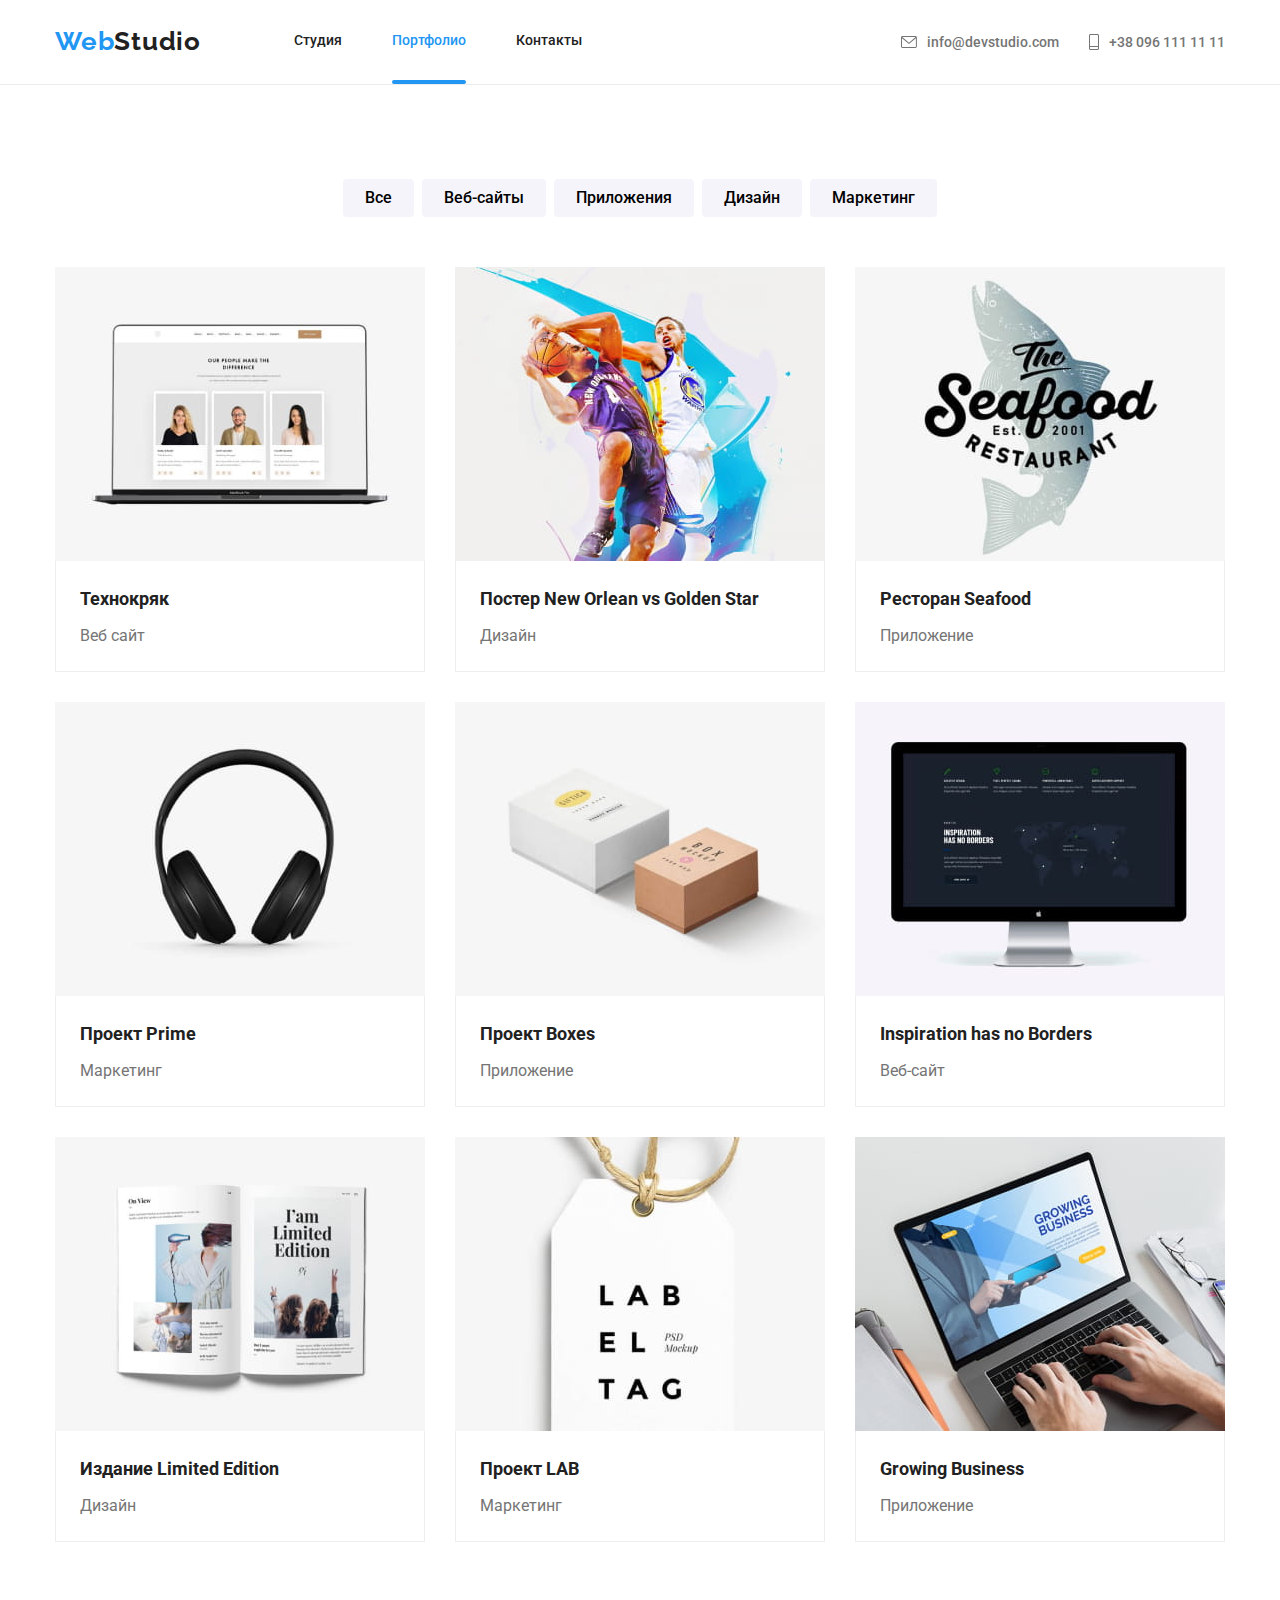
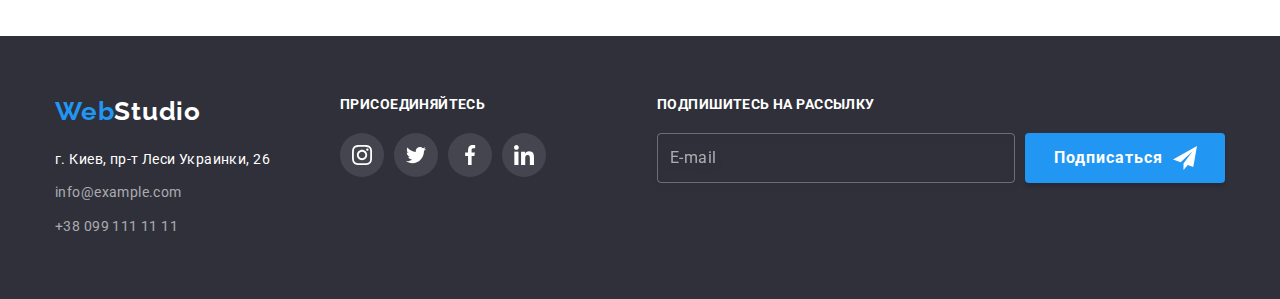
==== commit d4f09326: "adaptive - portfolio - final" ====
--- a/portfolio.html
+++ b/portfolio.html
@@ -15,18 +15,21 @@
     <link rel="stylesheet" href="./css/main.min.css" />
   </head>
   <body>
-    <!--     <header class="page-header">
+    <header class="page-header">
       <div class="container">
         <a class="logo" href="">Web<span class="logo-black">Studio</span></a>
         <nav class="page-nav">
           <ul class="main-nav-list">
             <li class="navigation-element"><a href="./index.html">Студия</a></li>
-            <li class="navigation-element is-active">
-              <a href="./portfolio.html">Портфолио</a>
-            </li>
+            <li class="navigation-element is-active"><a href="./portfolio.html">Портфолио</a></li>
             <li class="navigation-element"><a href="">Контакты</a></li>
           </ul>
         </nav>
+        <button class="page-header__burger-btn" type="button" data-menu-open>
+          <svg class="page-header__burger-icon" width="24px" height="16px">
+            <use href="./images/icons.svg#icon-burger"></use>
+          </svg>
+        </button>
         <ul class="contacts-list-header">
           <li class="contacts-header-element contacts-header-icon-mail">
             <a class="email-link" href="mailto:info@devstudio.com">
@@ -41,12 +44,37 @@
               <svg class="icon icon-mob" width="10px" height="16px">
                 <use href="./images/icons.svg#icon-mob"></use>
               </svg>
-              <p>+38 096 111 11 11</p>
+              +38 096 111 11 11
             </a>
           </li>
         </ul>
       </div>
-    </header> -->
+
+      <div class="mobile-menu" data-menu>
+        <!--         <div class="mobile-menu__container"> -->
+        <button class="mobile-menu__close-btn" type="button" data-menu-close>
+          <svg class="mobile-menu__close-icon" width="18px" height="18px">
+            <use href="./images/icons.svg#icon-cross"></use>
+          </svg>
+        </button>
+        <ul class="mobile-menu__nav-items">
+          <li class="mobile-nav-item is-mobile-active"><a href="./index.html">Студия</a></li>
+          <li class="mobile-nav-item"><a href="./portfolio.html">Портфолио</a></li>
+          <li class="mobile-nav-item"><a href="">Контакты</a></li>
+        </ul>
+        <a class="mobile-menu__tel" href="tel:+380961111111">+38 096 111 11 11</a>
+        <a class="mobile-menu__email" href="mailto:info@devstudio.com">info@devstudio.com</a>
+        <ul class="mobile-menu__social-links">
+          <li class="mobile-social-link"><a href="" class="social-link">Instagram</a></li>
+          <li class="mobile-social-link"><a href="" class="social-link">Twitter</a></li>
+          <li class="mobile-social-link"><a href="" class="social-link">Facebook</a></li>
+          <li class="mobile-social-link"><a href="" class="social-link">Linkedin</a></li>
+        </ul>
+
+        <!--         </div> -->
+      </div>
+    </header>
+
     <main>
       <section class="projects section">
         <div class="container">
@@ -402,5 +430,6 @@
         </div>
       </div>
     </footer>
+    <script src="./js/mobile-menu.js"></script>
   </body>
 </html>
--- a/css/main.min.css
+++ b/css/main.min.css
@@ -1,2 +1,2 @@
-.visually-hidden{position:absolute !important;clip:rect(1px 1px 1px 1px);clip:rect(1px, 1px, 1px, 1px);padding:0 !important;border:0 !important;height:1px !important;width:1px !important;overflow:hidden}:root{--bgcolor-body: #ffffff;--bgcolor-filter-btn: #f5f4fa;--bgcolor-order-service-btn: #2196f3;--bgcolor-order-service-btn-shadow: rgba(0, 0, 0, 0.15);--bgcolor-order-service-btn-hover: #188ce8;--bgcolor-filter-btn-active: #2196f3;--bgcolor-footer: #2f303a;--bgcolor-hero: #2f303a;--bgcolor-our-team: #f5f4fa;--bgcolor-our-team-member: #ffffff;--fontcolor-body: #212121;--fontcolor-navigation: #212121;--fontcolor-navigation-active: #2196f3;--fontcolor-navigation-focus-hover: #2196f3;--fontcolor-contacts: #757575;--fontcolor-contacts-focus-hover: #2196f3;--fontcolor-hero: #ffffff;--fontcolor-order-service-btn: #ffffff;--fontcolor-filter-btn-active: #ffffff;--fontcolor-teammates-positions: #757575;--fontcolor-projects-type: #757575;--fontcolor-footer: rgba(255, 255, 255, 0.6);--fontcolor-footer-links: rgba(255, 255, 255, 0.6);--fontcolor-footer-address: #ffffff;--bordercolor-project: #eeeeee;--bordercolor-header: #ececec;--logo-color: #2196f3;--logo-black: #212121;--logo-white: #ffffff;--fill-accent: #2196f3;--fill-normal: #757575;--border-color: #212121;--agreement-link: #188ce8;--submit-btn: #188ce8;--social-icon: #afb1b8;--our-clients: #afb1b8;--our-clients-title: #212121;--white: #ffffff;--feature-element: #f5f4fa;--hero-bg: #c4c4c4;--font-main: Roboto, sans-serif;--font-logo: Raleway, sans-serif}a{background-color:transparent;color:inherit;text-decoration:none}img{display:block;max-width:100%;height:auto}body{background:var(--bgcolor-body);font-family:var(--font-main);font-size:16px;color:var(--fontcolor-body)}h1,h2,h3,h4,h5,h6,p,ul,ol{margin-top:0;margin-bottom:0}ul,ol{padding-left:0}h1,h2{padding:0;margin:0}ul{list-style-type:none}.container{margin:0 auto;padding-left:15px;padding-right:15px}.logo{font-family:var(--font-logo);font-weight:bold;font-size:26px;line-height:1.2;color:var(--logo-color);letter-spacing:0.03em}.logo .logo-black{color:var(--logo-black)}.logo .logo-white{color:var(--logo-white)}.navigation-element{color:var(--fontcolor-navigation);font-size:14px;line-height:1.15;font-weight:500;transition:color 250ms cubic-bezier(0.4, 0, 0.2, 1)}.navigation-element:hover,.navigation-element:focus{color:var(--fontcolor-navigation-focus-hover)}.is-active{color:var(--fontcolor-navigation-focus-hover)}.is-active::after{display:block;content:'';width:auto;height:4px;border-radius:2px;border-bottom:4px solid;fill:var(--fontcolor-navigation-active)}.mob-link{display:flex;align-items:center;transition:color 250ms cubic-bezier(0.4, 0, 0.2, 1)}.mob-link:hover,.mob-link:focus{color:var(--fontcolor-contacts-focus-hover)}.email-link{display:flex;align-items:center;transition:color 250ms cubic-bezier(0.4, 0, 0.2, 1)}.email-link:hover,.email-link:focus{color:var(--fontcolor-contacts-focus-hover)}.icon-envelope{margin-right:10px;fill:var(--fill-normal);transition:fill 250ms cubic-bezier(0.4, 0, 0.2, 1)}.email-link:hover .icon-envelope,.email-link:focus .icon-envelope{fill:var(--fill-accent)}.icon-mob{margin-right:10px;fill:var(--fill-normal);transition:fill 250ms cubic-bezier(0.4, 0, 0.2, 1)}.mob-link:hover .icon-mob,.mob-link:focus .icon-mob{fill:var(--fill-accent)}.order-service-btn{font-weight:700;line-height:1.88;color:var(--fontcolor-order-service-btn);background:var(--bgcolor-order-service-btn);box-shadow:0px 4px 4px var(--bgcolor-order-service-btn-shadow);border-radius:4px;transition:background-color 250ms cubic-bezier(0.4, 0, 0.2, 1);margin-top:30px;width:200px;height:50px;border:none}.order-service-btn:hover,.order-service-btn:focus{background-color:var(--bgcolor-order-service-btn-hover)}.page-nav{margin:0 0 0 93px}.main-nav-list{display:flex}.main-nav-list a{padding:32px 0;display:block}.navigation-element{margin:0 50px 0 0}.navigation-element:last-child{margin-right:0}.filter-element button{background:var(--bgcolor-filter-btn);border-style:none;border-radius:4px;cursor:pointer;font-size:16px;font-weight:500;line-height:1.63;padding:6px 22px;transition:background-color 250ms cubic-bezier(0.4, 0, 0.2, 1),color 250ms cubic-bezier(0.4, 0, 0.2, 1),box-shadow 250ms cubic-bezier(0.4, 0, 0.2, 1)}.filter-element button:active,.filter-element button:focus,.filter-element button:hover{color:var(--fontcolor-filter-btn-active);background:var(--bgcolor-filter-btn-active);box-shadow:0px 3px 1px rgba(0,0,0,0.1),0px 1px 2px rgba(0,0,0,0.08),0px 2px 2px rgba(0,0,0,0.12)}.filter-element .is-active-filter{color:var(--fontcolor-filter-btn-active);background:var(--bgcolor-filter-btn-active)}@media screen and (max-width: 767px){.filter-element{margin-bottom:15px}.filter-element:nth-child(4),.filter-element:nth-child(5){margin-bottom:0px}}@media screen and (min-width: 768px){.filter-element{margin-bottom:0px}}.social-links{display:flex;margin-top:16px;justify-content:center;align-items:center}.social-links-element:not(:last-child){margin-right:10px}.social-links-link{display:flex;height:44px;width:44px;border-radius:50%;text-align:center;justify-content:center;align-items:center;transition:background-color 250ms cubic-bezier(0.4, 0, 0.2, 1)}.social-links-link:hover,.social-links-link:focus{background-color:var(--fill-accent)}.social-links-link-footer:hover,.social-links-link-footer:focus{background-color:var(--fill-accent)}.social-icon-facebook,.social-icon-instagram,.social-icon-twitter,.social-icon-linkedin{fill:var(--social-icon);transition:fill 250ms cubic-bezier(0.4, 0, 0.2, 1)}.social-links-link:hover .social-icon-facebook,.social-links-link:focus .social-icon-facebook,.social-links-link-footer:hover .social-icon-facebook,.social-links-link-footer:focus .social-icon-facebook,.social-links-link:hover .social-icon-instagram,.social-links-link:focus .social-icon-instagram,.social-links-link-footer:hover .social-icon-instagram,.social-links-link-footer:focus .social-icon-instagram,.social-links-link:hover .social-icon-twitter,.social-links-link:focus .social-icon-twitter,.social-links-link-footer:hover .social-icon-twitter,.social-links-link-footer:focus .social-icon-twitter,.social-links-link:hover .social-icon-linkedin,.social-links-link:focus .social-icon-linkedin,.social-links-link-footer:hover .social-icon-linkedin,.social-links-link-footer:focus .social-icon-linkedin{fill:var(--white)}.backdrop{position:fixed;top:0;left:0;width:100%;height:100%;background-color:rgba(0,0,0,0.2);transition:opacity 250ms cubic-bezier(0.4, 0, 0.2, 1)}.is-hidden{opacity:0;pointer-events:none}.modal{position:absolute;display:flex;padding:40px;flex-direction:column;top:50%;left:50%;transform:translate(-50%, -50%);width:528px;height:581px;background-color:var(--bgcolor-body);box-shadow:0px 1px 3px rgba(0,0,0,0.12),0px 1px 1px rgba(0,0,0,0.14),0px 2px 1px rgba(0,0,0,0.2);border-radius:4px}.close-modal{padding:0;display:block;position:absolute;top:8px;right:8px;height:30px;width:30px;border:1px solid rgba(0,0,0,0.1);border-radius:50%;background-color:transparent;cursor:pointer}.close-modal:hover,.close-modal:focus{fill:var(--fill-accent)}.modal-form{display:flex;flex-direction:column}.modal-title{font-weight:700;font-size:20px;line-height:1.15;text-align:center;margin-bottom:12px}.name-label,.tel-label,.email-label,.comment-label{font-size:12px;line-height:1.17;color:var(--fill-normal)}.modal-name-input,.modal-tel-input,.modal-email-input,.modal-comment-input{width:100%;height:40px;margin-top:4px;margin-bottom:10px;padding-left:42px;border:1px solid rgba(33,33,33,0.2);box-sizing:border-box;border-radius:4px}.modal-name-input:focus,.modal-tel-input:focus,.modal-email-input:focus,.modal-comment-input:focus{outline:none;border-color:var(--fill-accent)}.modal-comment-input{resize:none;height:120px;margin-bottom:20px;padding:12px 16px;font-size:12px;line-height:1.17}.modal-comment-input::placeholder{color:rgba(117,117,117,0.5)}.modal-icon{position:absolute;top:0;left:15px}.modal-name-input:focus+.modal-icon,.modal-tel-input:focus+.modal-icon,.modal-email-input:focus+.modal-icon{fill:var(--fill-accent)}.agreemet-wrapper{display:flex;align-items:center;justify-content:flex-start;padding-left:13px;margin-bottom:30px}.modal-agreement-input{margin-right:7px}.agreement-label{display:flex;align-items:center;font-size:14px;line-height:1.72;color:var(--fill-normal)}.agreement-label::before{display:block;content:'';margin-right:9px;width:16px;height:15px;border:2px solid var(--border-color);border-radius:2px;background-position:50% 50%;background-repeat:no-repeat;background-size:contain;background-image:url("../images/svg/logo-check-empty.svg")}.modal-agreement-input:checked+.agreement-label::before{background-color:var(--fill-accent);border-color:var(--fill-accent);background-image:url("../images/svg/logo-check.svg"),url("../images/svg/logo-check-empty.svg")}.modal-agreement-input:focus+.agreement-label::before{outline:1px solid rgba(20,20,39,0.5)}.agreemet-link{font-size:14px;line-height:1.72;text-decoration:underline;color:var(--agreement-link)}.modal-form-wrapper{position:relative}.submit-btn{align-self:center;height:50px;width:200px;background-color:var(--fill-accent);box-shadow:0px 4px 4px rgba(0,0,0,0.15);border-radius:4px;border:none;font-weight:700;font-size:16px;line-height:1.87;color:var(--white);cursor:pointer;transition:background-color 250ms cubic-bezier(0.4, 0, 0.2, 1)}.submit-btn:hover,.submit-btn:focus{background-color:var(--submit-btn)}.contacts-header-element{line-height:1.15;font-weight:500;color:var(--fontcolor-contacts);font-size:14px}.page-header{border-bottom:1px solid var(--bordercolor-header)}.page-header .container{display:flex;align-items:center}.page-header .logo{margin:0}.page-header .contacts-header-element{margin:0 30px 0 0}.page-header .contacts-header-element:last-child{margin-right:0}.page-header .contacts-list-header{display:flex;margin-left:auto}footer{background:var(--bgcolor-footer);font-size:14px;color:var(--fontcolor-footer);letter-spacing:0.03em;padding-top:60px;padding-bottom:60px}.page-footer{text-align:center}.page-footer .page-contacts{font-style:normal;line-height:1.7;color:var(--fontcolor-footer-address);margin-top:20px}.footer-contacts-element{margin-top:9px}.footer-contacts-link{color:var(--fontcolor-footer-links);font-size:14px;line-height:1.72;letter-spacing:0.03em;transition:color 250ms cubic-bezier(0.4, 0, 0.2, 1)}.footer-contacts-link:hover,.footer-contacts-link:focus{color:var(--fontcolor-contacts-focus-hover)}.social-links-list-footer{display:flex;justify-content:center;align-items:center}.social-links-link-footer{display:flex;height:44px;width:44px;justify-content:center;align-items:center;border-radius:50%;background-color:rgba(255,255,255,0.1);transition:background-color 250ms cubic-bezier(0.4, 0, 0.2, 1)}.social-links-element-footer:not(:last-child){margin-right:10px}.social-icon-facebook-footer,.social-icon-instagram-footer,.social-icon-twitter-footer,.social-icon-linkedin-footer{fill:var(--white)}.footer-social-links-title{font-size:14px;font-weight:bold;text-transform:uppercase;line-height:1.15;margin-bottom:20px;color:var(--white)}.sending-block-footer{display:flex;justify-content:flex-start;flex-direction:column}.sending-form-email{height:50px;width:100%;border:1px solid rgba(255,255,255,0.3);box-sizing:border-box;filter:drop-shadow(0px 4px 4px rgba(0,0,0,0.15));border-radius:4px;padding-left:12px;outline:none;color:var(--white);font-size:16px;line-height:1.25;letter-spacing:0.03em;background-color:transparent}.sending-form-email::placeholder{color:rgba(255,255,255,0.6)}.sending-sign-in-btn{display:inline-flex;align-items:center;height:50px;width:200px;margin-left:10px;border:none;background:var(--fill-accent);box-shadow:0px 4px 4px rgba(0,0,0,0.15);border-radius:4px;text-align:left;padding-left:29px;font-size:16px;line-height:1.87;font-weight:700;color:var(--white);letter-spacing:0.06em;transition:background-color 250ms cubic-bezier(0.4, 0, 0.2, 1)}.sending-sign-in-btn:focus,.sending-sign-in-btn:hover{background-color:var(--submit-btn)}.email-send-icon{margin-left:10px;fill:var(--white)}.sending-block-title{font-size:14px;font-weight:bold;text-transform:uppercase;line-height:1.15;margin-bottom:20px;color:var(--white)}@media screen and (min-width: 480px) and (max-width: 1199px){.sending-block-footer{width:450px}}@media screen and (min-width: 768px) and (max-width: 1199px){.footer-logo-address{margin-bottom:60px}}@media screen and (max-width: 767px){.footer-social-links{margin-bottom:60px}}@media screen and (max-width: 1199px){.footer-logo-address{margin-bottom:60px}.sending-form-email{margin-bottom:20px}}@media screen and (min-width: 768px){.page-footer .container{display:flex;justify-content:space-around;flex-wrap:wrap}}@media screen and (min-width: 1200px){.page-footer .container{text-align:left}.footer-logo-address{margin-right:70px}.sending-form{display:flex}.sending-form-email{width:358px}.sending-block-footer{margin-left:auto}}.hero{padding:118px 0;text-align:center;max-width:1600px;margin:0 auto;background:var(--bgcolor-hero);background-color:var(--hero-bg);background-image:linear-gradient(rgba(47,48,58,0.4), rgba(47,48,58,0.4)),url(../images/bg-hero-480.jpg);background-repeat:no-repeat;background-position:center;background-size:cover}@media screen and (min-width: 768px){.hero{background-image:linear-gradient(rgba(47,48,58,0.4), rgba(47,48,58,0.4)),url(../images/bg-hero-768.jpg)}}@media screen and (min-width: 1200px){.hero{padding:200px 0;background-image:linear-gradient(rgba(47,48,58,0.4), rgba(47,48,58,0.4)),url(../images/bg-hero-1600.jpg)}}.hero .hero-title{font-size:26px;line-height:1.61;font-weight:900;color:var(--fontcolor-hero);margin:0 auto;text-transform:uppercase}@media screen and (min-width: 480px){.hero .hero-title{width:360px}}@media screen and (min-width: 1200px){.hero .hero-title{width:696px;font-size:44px;line-height:1.36}}.features{padding-top:60px;padding-bottom:60px}@media screen and (min-width: 1200px){.features{padding-top:94px;padding-bottom:94px}}@media screen and (min-width: 480px){.container{width:480px}}@media screen and (min-width: 768px){.container{width:768px}}@media screen and (min-width: 1200px){.container{width:1200px}}.features__feature-title{text-align:center;font-size:14px;font-weight:bold;text-transform:uppercase;line-height:1.15;margin-bottom:10px}.features__feature-descr{color:var(--fontcolor-projects-type);font-size:14px;line-height:1.72}.features__list{margin:0 auto}@media screen and (min-width: 768px){.features__list{display:flex;flex-wrap:wrap;margin:-15px}}@media screen and (min-width: 1200px){.features__list{flex-wrap:nowrap;margin:0}}.features__feature-element::before{content:'';padding:0 auto;height:120px;display:block;background-color:var(--feature-element);background-image:linear-gradient(var(--feature-element), var(--feature-element));background-position:center;background-repeat:no-repeat;border-radius:4px;margin-bottom:30px}@media screen and (max-width: 767px){.features__feature-element:not(:last-child){margin-bottom:30px}}@media screen and (min-width: 768px){.features__feature-element{width:calc(50% - 30px);margin:15px}}@media screen and (min-width: 1200px){.features__feature-element{width:270px;margin:0}.features__feature-element:not(:last-child){margin-right:30px}}.feature-element-antenna::before{background-image:url(../images/svg/antenna.svg)}.feature-element-clock::before{background-image:url(../images/svg/clock.svg)}.feature-element-diagram::before{background-image:url(../images/svg/diagram.svg)}.feature-element-astronaut::before{background-image:url(../images/svg/astronaut.svg)}.our-job{display:none}@media screen and (min-width: 1200px){.our-job{display:block;padding-bottom:94px}}.our-job__title{font-size:36px;line-height:1.67;font-weight:bold;text-align:center;margin-bottom:50px}.our-job__list{display:flex}.our-job__element{position:relative;margin-right:30px}.our-job__element:last-child{margin-right:0}.our-job__element-descr{position:absolute;display:flex;width:100%;height:70px;bottom:0px;left:0px;text-transform:uppercase;justify-content:center;align-items:center;font-weight:700;line-height:1.17;letter-spacing:0.03em;background:rgba(47,48,58,0.8);color:var(--white)}.our-team{padding-top:60px;padding-bottom:60px;background-color:var(--bgcolor-our-team)}@media screen and (min-width: 1200px){.our-team{padding-top:94px;padding-bottom:94px}}.our-team .container{text-align:center}@media screen and (min-width: 768px){.our-team .container{width:768px}}@media screen and (min-width: 1200px){.our-team .container{width:100%}}.our-team .our-team-title{font-size:36px;line-height:1.67;font-weight:bold;text-align:center;margin-bottom:50px}.our-team .member-name{font-size:16px;line-height:1.19;font-weight:500;margin-bottom:10px}.our-team .member-position{line-height:1.19;color:var(--fontcolor-teammates-positions)}@media screen and (min-width: 768px){.our-team .our-team-list{display:flex;justify-content:center;align-content:center;flex-wrap:wrap;margin:-15px}}@media screen and (min-width: 1200px){.our-team .our-team-list{flex-wrap:nowrap}}.our-team .our-team-member{margin-bottom:30px}@media screen and (min-width: 768px){.our-team .our-team-member{margin:15px}}@media screen and (min-width: 1200px){.our-team .our-team-member{width:270px;margin:0px;margin-right:30px}}@media screen and (min-width: 1200px){.our-team .our-team-member{display:block;margin-bottom:0;margin-right:30px}.our-team .our-team-member:last-child{margin-right:0}}.our-team .our-team-member-descr{padding:30px 32px}.our-team__member-card{display:block;margin:0 auto;max-width:450px;box-shadow:0px 1px 3px rgba(0,0,0,0.12),0px 1px 1px rgba(0,0,0,0.14),0px 2px 1px rgba(0,0,0,0.2);border-radius:0px 0px 4px 4px;background:var(--bgcolor-our-team-member)}.projects{padding-top:94px;padding-bottom:94px}.projects .container{display:flex;flex-direction:column}.projects .filter-list{border:none;display:flex;flex-wrap:wrap;margin-bottom:30px}.projects .project-descript{border:1px solid var(--bordercolor-project);border-top:none;box-sizing:border-box;padding:20px 24px}.projects .project-name{font-weight:700;font-size:18px;line-height:2;margin-bottom:4px}.projects .project-type{line-height:1.88;color:var(--fontcolor-projects-type)}.projects-title{display:none}.projects-list{display:flex;flex-wrap:wrap}.projects-element-link:hover,.projects-element-link:focus{display:block;box-sizing:border-box;box-shadow:0px 1px 1px rgba(0,0,0,0.12),0px 4px 4px rgba(0,0,0,0.06),1px 4px 6px rgba(0,0,0,0.16)}.projects-element-wrapper{position:relative;overflow:hidden}.project-element-popup-text{position:absolute;top:0;left:0;padding:63px 24px;width:100%;height:100%;font-size:18px;line-height:28px;letter-spacing:1.55;color:var(--white);background:rgba(33,150,243,0.9);overflow:auto;transform:translateY(100%);transition:transform 250ms cubic-bezier(0.4, 0, 0.2, 1)}.projects-element-link:hover .project-element-popup-text,.projects-element-link:focus .project-element-popup-text{transform:translateY(0%)}.filter-element:not(:last-child){margin-right:8px}@media screen and (min-width: 768px){.projects .filter-list{flex-wrap:nowrap;margin:0 auto;margin-bottom:30px}}@media screen and (min-width: 1200px){.projects .filter-list{margin-bottom:50px}}@media screen and (min-width: 480px) and (max-width: 767px){.projects-element:not(:last-child){margin-bottom:30px}}@media screen and (min-width: 768px) and (max-width: 1199px){.project-name{width:270px}.projects-element-link:first-child{display:flex;flex-direction:column;height:100%}.projects-element-link:first-child .project-descript{flex-grow:1}}@media screen and (min-width: 768px){.projects-element{margin:15px}.projects-list{margin:-15px}}@media screen and (max-width: 429px){.project-element-popup-text{padding:10% 24px;font-size:12px}}.our-clients{padding-top:60px;padding-bottom:60px}.our-clients__title{margin-bottom:30px;font-weight:700;font-size:36px;line-height:1.17;color:var(--our-clients-title);text-align:center}.our-clients__client-link{display:block;width:210px;height:92px;border:1px solid var(--our-clients);border-radius:4px;display:flex;justify-content:center;align-items:center;transition:border-color 250ms cubic-bezier(0.4, 0, 0.2, 1)}.our-clients__client-link:hover,.our-clients__client-link:focus{border-color:var(--fill-accent)}.our-clients__list{display:flex;justify-content:center;align-items:center;flex-wrap:wrap;margin:-15px}.our-clients__element{margin:15px}.our-clients__client-pic{fill:var(--our-clients);transition:fill 250ms cubic-bezier(0.4, 0, 0.2, 1)}.our-clients__client-link:hover .our-clients__client-pic,.our-clients__client-link:focus .our-clients__client-pic{fill:var(--fill-accent)}@media screen and (min-width: 768px){.our-clients__client-link{width:226px}}@media screen and (min-width: 1200px){.our-clients{padding-top:94px;padding-bottom:94px}.our-clients__title{margin-bottom:50px}.our-clients__element{margin:0}.our-clients__element:not(:last-child){margin-right:30px}.our-clients__client-link{width:170px}.our-clients__list{margin:0;flex-wrap:nowrap}}
+.visually-hidden{position:absolute !important;clip:rect(1px 1px 1px 1px);clip:rect(1px, 1px, 1px, 1px);padding:0 !important;border:0 !important;height:1px !important;width:1px !important;overflow:hidden}:root{--bgcolor-body: #ffffff;--bgcolor-filter-btn: #f5f4fa;--bgcolor-order-service-btn: #2196f3;--bgcolor-order-service-btn-shadow: rgba(0, 0, 0, 0.15);--bgcolor-order-service-btn-hover: #188ce8;--bgcolor-filter-btn-active: #2196f3;--bgcolor-footer: #2f303a;--bgcolor-hero: #2f303a;--bgcolor-our-team: #f5f4fa;--bgcolor-our-team-member: #ffffff;--fontcolor-body: #212121;--fontcolor-navigation: #212121;--fontcolor-navigation-active: #2196f3;--fontcolor-navigation-focus-hover: #2196f3;--fontcolor-contacts: #757575;--fontcolor-contacts-focus-hover: #2196f3;--fontcolor-hero: #ffffff;--fontcolor-order-service-btn: #ffffff;--fontcolor-filter-btn-active: #ffffff;--fontcolor-teammates-positions: #757575;--fontcolor-projects-type: #757575;--fontcolor-footer: rgba(255, 255, 255, 0.6);--fontcolor-footer-links: rgba(255, 255, 255, 0.6);--fontcolor-footer-address: #ffffff;--bordercolor-project: #eeeeee;--bordercolor-header: #ececec;--logo-color: #2196f3;--logo-black: #212121;--logo-white: #ffffff;--fill-accent: #2196f3;--fill-normal: #757575;--border-color: #212121;--agreement-link: #188ce8;--submit-btn: #188ce8;--social-icon: #afb1b8;--our-clients: #afb1b8;--our-clients-title: #212121;--white: #ffffff;--feature-element: #f5f4fa;--hero-bg: #c4c4c4;--font-main: Roboto, sans-serif;--font-logo: Raleway, sans-serif}a{background-color:transparent;color:inherit;text-decoration:none}img{display:block;max-width:100%;height:auto}body{background:var(--bgcolor-body);font-family:var(--font-main);font-size:16px;color:var(--fontcolor-body)}h1,h2,h3,h4,h5,h6,p,ul,ol{margin-top:0;margin-bottom:0}ul,ol{padding-left:0}h1,h2{padding:0;margin:0}ul{list-style-type:none}.container{margin:0 auto;padding-left:15px;padding-right:15px}.logo{display:inline-block;font-family:var(--font-logo);font-weight:bold;font-size:26px;line-height:1.2;color:var(--logo-color);letter-spacing:0.03em}.logo .logo-black{color:var(--logo-black)}.logo .logo-white{color:var(--logo-white)}.navigation-element{color:var(--fontcolor-navigation);font-size:14px;line-height:1.15;font-weight:500;transition:color 250ms cubic-bezier(0.4, 0, 0.2, 1)}.navigation-element:hover,.navigation-element:focus{color:var(--fontcolor-navigation-focus-hover)}.is-active{color:var(--fontcolor-navigation-focus-hover)}.is-active::after{display:block;content:'';width:auto;height:4px;border-radius:2px;border-bottom:4px solid;fill:var(--fontcolor-navigation-active)}.mob-link{display:flex;align-items:center;transition:color 250ms cubic-bezier(0.4, 0, 0.2, 1)}.mob-link:hover,.mob-link:focus{color:var(--fontcolor-contacts-focus-hover)}.email-link{display:flex;align-items:center;transition:color 250ms cubic-bezier(0.4, 0, 0.2, 1)}.email-link:hover,.email-link:focus{color:var(--fontcolor-contacts-focus-hover)}.icon-envelope{margin-right:10px;fill:var(--fill-normal);transition:fill 250ms cubic-bezier(0.4, 0, 0.2, 1)}.email-link:hover .icon-envelope,.email-link:focus .icon-envelope{fill:var(--fill-accent)}.icon-mob{margin-right:10px;fill:var(--fill-normal);transition:fill 250ms cubic-bezier(0.4, 0, 0.2, 1)}.mob-link:hover .icon-mob,.mob-link:focus .icon-mob{fill:var(--fill-accent)}.order-service-btn{font-weight:700;line-height:1.88;color:var(--fontcolor-order-service-btn);background:var(--bgcolor-order-service-btn);box-shadow:0px 4px 4px var(--bgcolor-order-service-btn-shadow);border-radius:4px;transition:background-color 250ms cubic-bezier(0.4, 0, 0.2, 1);margin-top:30px;width:200px;height:50px;border:none}.order-service-btn:hover,.order-service-btn:focus{background-color:var(--bgcolor-order-service-btn-hover)}.page-nav{margin:0 0 0 88px}.main-nav-list{display:flex}.main-nav-list a{padding:32px 0;display:block}.navigation-element{margin:0 50px 0 0}.navigation-element:last-child{margin-right:0}@media screen and (min-width: 1200px){.page-nav{margin:0 0 0 93px}}.filter-element button{background:var(--bgcolor-filter-btn);border-style:none;border-radius:4px;cursor:pointer;font-size:16px;font-weight:500;line-height:1.63;padding:6px 22px;transition:background-color 250ms cubic-bezier(0.4, 0, 0.2, 1),color 250ms cubic-bezier(0.4, 0, 0.2, 1),box-shadow 250ms cubic-bezier(0.4, 0, 0.2, 1)}.filter-element button:active,.filter-element button:focus,.filter-element button:hover{color:var(--fontcolor-filter-btn-active);background:var(--bgcolor-filter-btn-active);box-shadow:0px 3px 1px rgba(0,0,0,0.1),0px 1px 2px rgba(0,0,0,0.08),0px 2px 2px rgba(0,0,0,0.12)}.filter-element .is-active-filter{color:var(--fontcolor-filter-btn-active);background:var(--bgcolor-filter-btn-active)}@media screen and (max-width: 767px){.filter-element{margin-bottom:15px}.filter-element:nth-child(4),.filter-element:nth-child(5){margin-bottom:0px}}@media screen and (min-width: 768px){.filter-element{margin-bottom:0px}}.social-links{display:flex;margin-top:16px;justify-content:center;align-items:center}.social-links-element:not(:last-child){margin-right:10px}.social-links-link{display:flex;height:44px;width:44px;border-radius:50%;text-align:center;justify-content:center;align-items:center;transition:background-color 250ms cubic-bezier(0.4, 0, 0.2, 1)}.social-links-link:hover,.social-links-link:focus{background-color:var(--fill-accent)}.social-links-link-footer:hover,.social-links-link-footer:focus{background-color:var(--fill-accent)}.social-icon-facebook,.social-icon-instagram,.social-icon-twitter,.social-icon-linkedin{fill:var(--social-icon);transition:fill 250ms cubic-bezier(0.4, 0, 0.2, 1)}.social-links-link:hover .social-icon-facebook,.social-links-link:focus .social-icon-facebook,.social-links-link-footer:hover .social-icon-facebook,.social-links-link-footer:focus .social-icon-facebook,.social-links-link:hover .social-icon-instagram,.social-links-link:focus .social-icon-instagram,.social-links-link-footer:hover .social-icon-instagram,.social-links-link-footer:focus .social-icon-instagram,.social-links-link:hover .social-icon-twitter,.social-links-link:focus .social-icon-twitter,.social-links-link-footer:hover .social-icon-twitter,.social-links-link-footer:focus .social-icon-twitter,.social-links-link:hover .social-icon-linkedin,.social-links-link:focus .social-icon-linkedin,.social-links-link-footer:hover .social-icon-linkedin,.social-links-link-footer:focus .social-icon-linkedin{fill:var(--white)}.backdrop{position:fixed;top:0;left:0;width:100%;height:100%;background-color:rgba(0,0,0,0.2);transition:opacity 250ms cubic-bezier(0.4, 0, 0.2, 1)}.is-hidden{opacity:0;pointer-events:none}.modal{position:absolute;display:flex;padding:40px;flex-direction:column;top:50%;left:50%;transform:translate(-50%, -50%);width:96vw;height:96vh;max-width:450px;max-height:609px;overflow:auto;background-color:var(--bgcolor-body);box-shadow:0px 1px 3px rgba(0,0,0,0.12),0px 1px 1px rgba(0,0,0,0.14),0px 2px 1px rgba(0,0,0,0.2);border-radius:4px}.close-modal{padding:0;display:block;position:absolute;top:8px;right:8px;height:30px;width:30px;border:1px solid rgba(0,0,0,0.1);border-radius:50%;background-color:transparent;cursor:pointer}.close-modal:hover,.close-modal:focus{fill:var(--fill-accent)}@media screen and (min-width: 1200px){.modal{width:528px;height:581px}}.modal-form{display:flex;flex-direction:column}.modal-title{font-weight:700;font-size:20px;line-height:1.5;text-align:center;margin-bottom:12px}.name-label,.tel-label,.email-label,.comment-label{font-size:12px;line-height:1.17;color:var(--fill-normal)}.modal-name-input,.modal-tel-input,.modal-email-input,.modal-comment-input{width:100%;height:40px;margin-top:4px;margin-bottom:10px;padding-left:42px;border:1px solid rgba(33,33,33,0.2);box-sizing:border-box;border-radius:4px}.modal-name-input:focus,.modal-tel-input:focus,.modal-email-input:focus,.modal-comment-input:focus{outline:none;border-color:var(--fill-accent)}.modal-comment-input{resize:none;height:120px;margin-bottom:20px;padding:12px 16px;font-size:12px;line-height:1.17}.modal-comment-input::placeholder{color:rgba(117,117,117,0.5)}.modal-icon{position:absolute;top:0;left:15px}.modal-name-input:focus+.modal-icon,.modal-tel-input:focus+.modal-icon,.modal-email-input:focus+.modal-icon{fill:var(--fill-accent)}.agreement-wrapper{display:flex;align-items:center;justify-content:flex-start;padding-left:12px;margin-bottom:30px}.modal-agreement-input{margin-right:7px}.agreement-label{display:flex;align-items:center;font-size:12px;line-height:1.17;color:var(--fill-normal)}.agreement-label::before{display:block;content:'';margin-right:9px;width:16px;height:15px;border:2px solid var(--border-color);border-radius:2px;background-position:50% 50%;background-repeat:no-repeat;background-size:contain;background-image:url("../images/svg/logo-check-empty.svg")}.modal-agreement-input:checked+.agreement-label::before{background-color:var(--fill-accent);border-color:var(--fill-accent);background-image:url("../images/svg/logo-check.svg"),url("../images/svg/logo-check-empty.svg")}.modal-agreement-input:focus+.agreement-label::before{outline:1px solid rgba(20,20,39,0.5)}.agreement-link{font-size:12px;line-height:1.17;text-decoration:underline;color:var(--agreement-link)}.modal-form-wrapper{position:relative}@media screen and (min-width: 1200px){.agreement-label,.agreement-link{font-size:14px;line-height:1.72}}@media screen and (max-width: 767px){.modal-name-input:focus+.name-label,.modal-tel-input:focus+.name-label,.modal-email-input:focus+.name-label,.modal-comment-input:focus+.name-label,.modal-name-input:focus+.tel-label,.modal-tel-input:focus+.tel-label,.modal-email-input:focus+.tel-label,.modal-comment-input:focus+.tel-label,.modal-name-input:focus+.email-label,.modal-tel-input:focus+.email-label,.modal-email-input:focus+.email-label,.modal-comment-input:focus+.email-label,.modal-name-input:focus+.comment-label,.modal-tel-input:focus+.comment-label,.modal-email-input:focus+.comment-label,.modal-comment-input:focus+.comment-label{color:var(--fill-accent)}}.submit-btn{align-self:center;height:50px;width:200px;background-color:var(--fill-accent);box-shadow:0px 4px 4px rgba(0,0,0,0.15);border-radius:4px;border:none;font-weight:700;font-size:16px;line-height:1.87;color:var(--white);cursor:pointer;transition:background-color 250ms cubic-bezier(0.4, 0, 0.2, 1)}.submit-btn:hover,.submit-btn:focus{background-color:var(--submit-btn)}.mobile-menu{position:fixed;padding:48px 40px;top:0;left:0;width:100vw;height:100vh;font-weight:500;background-color:var(--white)}.mobile-menu{opacity:0;visibility:hidden;pointer-events:none}.mobile-menu.is-open{opacity:1;visibility:visible;pointer-events:auto}.mobile-menu__close-btn{position:absolute;background-color:transparent;border:0;padding:0;right:25px;top:21px}.mobile-menu__nav-items{margin-bottom:302px}.mobile-nav-item{font-size:40px;line-height:0.85;transition:color 250ms cubic-bezier(0.4, 0, 0.2, 1)}.mobile-nav-item:not(:last-child){margin-bottom:35px}.mobile-nav-item:hover,.mobile-nav-item:focus{color:var(--fontcolor-navigation-focus-hover)}.mobile-menu__tel{font-size:34px;line-height:1.17;margin-bottom:32px;color:var(--fill-accent)}.mobile-menu__email{font-size:24px;line-height:1.17;color:var(--fontcolor-contacts);margin-bottom:64px}.mobile-menu__tel,.mobile-menu__email{display:flex}.mobile-menu__telhover,.mobile-menu__telfocus,.mobile-menu__emailhover,.mobile-menu__emailfocus{color:var(--fontcolor-navigation-focus-hover)}.is-mobile-active{color:var(--fontcolor-navigation-active)}.mobile-menu__social-links{display:flex;justify-content:flex-start;align-items:center;font-weight:500;font-size:18px;line-height:1.22;color:var(--fill-accent)}.mobile-menu__social-links .mobile-social-link:not(:last-child){margin-right:20px}@media screen and (max-width: 767px){.page-nav,.contacts-list-header{display:none}.page-header .container{position:relative;padding-top:16px}.logo{margin-bottom:16px}.page-header__burger-btn{position:absolute;top:22px;right:23px;background-color:transparent;border:none;padding:0}.page-header__burger-icon{line-height:0}.page-header__burger-btn:hover .page-header__burger-icon,.page-header__burger-btn:focus .page-header__burger-icon{fill:var(--fill-accent);cursor:url("../images/svg/pointer-icon.svg"),auto}}@media screen and (min-width: 768px){.page-header__burger-btn{display:none}}.page-header{border-bottom:1px solid var(--bordercolor-header)}@media screen and (min-width: 768px){.page-header .container{display:flex;align-items:center}.page-header .logo{margin:0}.contacts-list-header{margin-left:auto}.contacts-header-element{line-height:1.15;font-weight:500;color:var(--fontcolor-contacts);font-size:14px;margin-bottom:10px}.contacts-header-element:last-child{margin-bottom:0px}}@media screen and (min-width: 1200px){.contacts-list-header{display:flex}.contacts-header-element{margin:0 30px 0 0}.contacts-header-element:last-child{margin-right:0}}footer{background:var(--bgcolor-footer);font-size:14px;color:var(--fontcolor-footer);letter-spacing:0.03em;padding-top:60px;padding-bottom:60px}.page-footer{text-align:center}.page-footer .page-contacts{font-style:normal;line-height:1.7;color:var(--fontcolor-footer-address);margin-top:20px}.footer-contacts-element{margin-top:9px}.footer-contacts-link{color:var(--fontcolor-footer-links);font-size:14px;line-height:1.72;letter-spacing:0.03em;transition:color 250ms cubic-bezier(0.4, 0, 0.2, 1)}.footer-contacts-link:hover,.footer-contacts-link:focus{color:var(--fontcolor-contacts-focus-hover)}.social-links-list-footer{display:flex;justify-content:center;align-items:center}.social-links-link-footer{display:flex;height:44px;width:44px;justify-content:center;align-items:center;border-radius:50%;background-color:rgba(255,255,255,0.1);transition:background-color 250ms cubic-bezier(0.4, 0, 0.2, 1)}.social-links-element-footer:not(:last-child){margin-right:10px}.social-icon-facebook-footer,.social-icon-instagram-footer,.social-icon-twitter-footer,.social-icon-linkedin-footer{fill:var(--white)}.footer-social-links-title{font-size:14px;font-weight:bold;text-transform:uppercase;line-height:1.15;margin-bottom:20px;color:var(--white)}.sending-block-footer{display:flex;justify-content:flex-start;flex-direction:column}.sending-form-email{height:50px;width:100%;border:1px solid rgba(255,255,255,0.3);box-sizing:border-box;filter:drop-shadow(0px 4px 4px rgba(0,0,0,0.15));border-radius:4px;padding-left:12px;outline:none;color:var(--white);font-size:16px;line-height:1.25;letter-spacing:0.03em;background-color:transparent}.sending-form-email::placeholder{color:rgba(255,255,255,0.6)}.sending-sign-in-btn{display:inline-flex;align-items:center;height:50px;width:200px;margin-left:10px;border:none;background:var(--fill-accent);box-shadow:0px 4px 4px rgba(0,0,0,0.15);border-radius:4px;text-align:left;padding-left:29px;font-size:16px;line-height:1.87;font-weight:700;color:var(--white);letter-spacing:0.06em;transition:background-color 250ms cubic-bezier(0.4, 0, 0.2, 1)}.sending-sign-in-btn:focus,.sending-sign-in-btn:hover{background-color:var(--submit-btn)}.email-send-icon{margin-left:10px;fill:var(--white)}.sending-block-title{font-size:14px;font-weight:bold;text-transform:uppercase;line-height:1.15;margin-bottom:20px;color:var(--white)}@media screen and (min-width: 480px) and (max-width: 1199px){.sending-block-footer{width:450px}}@media screen and (min-width: 768px) and (max-width: 1199px){.footer-logo-address{margin-bottom:60px}}@media screen and (max-width: 767px){.footer-social-links{margin-bottom:60px}}@media screen and (max-width: 1199px){.footer-logo-address{margin-bottom:60px}.sending-form-email{margin-bottom:20px}}@media screen and (min-width: 768px){.page-footer .container{display:flex;justify-content:space-around;flex-wrap:wrap}}@media screen and (min-width: 1200px){.page-footer .container{text-align:left}.footer-logo-address{margin-right:70px}.sending-form{display:flex}.sending-form-email{width:358px}.sending-block-footer{margin-left:auto}}.hero{padding:118px 0;text-align:center;max-width:1600px;margin:0 auto;background:var(--bgcolor-hero);background-color:var(--hero-bg);background-image:linear-gradient(rgba(47,48,58,0.4), rgba(47,48,58,0.4)),url(../images/bg-hero-480.jpg);background-repeat:no-repeat;background-position:center;background-size:cover}@media screen and (min-width: 768px){.hero{background-image:linear-gradient(rgba(47,48,58,0.4), rgba(47,48,58,0.4)),url(../images/bg-hero-768.jpg)}}@media screen and (min-width: 1200px){.hero{padding:200px 0;background-image:linear-gradient(rgba(47,48,58,0.4), rgba(47,48,58,0.4)),url(../images/bg-hero-1600.jpg)}}.hero .hero-title{font-size:26px;line-height:1.61;font-weight:900;color:var(--fontcolor-hero);margin:0 auto;text-transform:uppercase}@media screen and (min-width: 480px){.hero .hero-title{width:360px}}@media screen and (min-width: 1200px){.hero .hero-title{width:696px;font-size:44px;line-height:1.36}}.features{padding-top:60px;padding-bottom:60px}@media screen and (min-width: 1200px){.features{padding-top:94px;padding-bottom:94px}}@media screen and (min-width: 480px){.container{width:480px}}@media screen and (min-width: 768px){.container{width:768px}}@media screen and (min-width: 1200px){.container{width:1200px}}.features__feature-title{text-align:center;font-size:14px;font-weight:bold;text-transform:uppercase;line-height:1.15;margin-bottom:10px}.features__feature-descr{color:var(--fontcolor-projects-type);font-size:14px;line-height:1.72}.features__list{margin:0 auto}@media screen and (min-width: 768px){.features__list{display:flex;flex-wrap:wrap;margin:-15px}}@media screen and (min-width: 1200px){.features__list{flex-wrap:nowrap;margin:0}}.features__feature-element::before{content:'';padding:0 auto;height:120px;display:block;background-color:var(--feature-element);background-image:linear-gradient(var(--feature-element), var(--feature-element));background-position:center;background-repeat:no-repeat;border-radius:4px;margin-bottom:30px}@media screen and (max-width: 767px){.features__feature-element:not(:last-child){margin-bottom:30px}}@media screen and (min-width: 768px){.features__feature-element{width:calc(50% - 30px);margin:15px}}@media screen and (min-width: 1200px){.features__feature-element{width:270px;margin:0}.features__feature-element:not(:last-child){margin-right:30px}}.feature-element-antenna::before{background-image:url(../images/svg/antenna.svg)}.feature-element-clock::before{background-image:url(../images/svg/clock.svg)}.feature-element-diagram::before{background-image:url(../images/svg/diagram.svg)}.feature-element-astronaut::before{background-image:url(../images/svg/astronaut.svg)}.our-job{display:none}@media screen and (min-width: 1200px){.our-job{display:block;padding-bottom:94px}}.our-job__title{font-size:36px;line-height:1.67;font-weight:bold;text-align:center;margin-bottom:50px}.our-job__list{display:flex}.our-job__element{position:relative;margin-right:30px}.our-job__element:last-child{margin-right:0}.our-job__element-descr{position:absolute;display:flex;width:100%;height:70px;bottom:0px;left:0px;text-transform:uppercase;justify-content:center;align-items:center;font-weight:700;line-height:1.17;letter-spacing:0.03em;background:rgba(47,48,58,0.8);color:var(--white)}.our-team{padding-top:60px;padding-bottom:60px;background-color:var(--bgcolor-our-team)}@media screen and (min-width: 1200px){.our-team{padding-top:94px;padding-bottom:94px}}.our-team .container{text-align:center}@media screen and (min-width: 768px){.our-team .container{width:768px}}@media screen and (min-width: 1200px){.our-team .container{width:100%}}.our-team .our-team-title{font-size:36px;line-height:1.67;font-weight:bold;text-align:center;margin-bottom:50px}.our-team .member-name{font-size:16px;line-height:1.19;font-weight:500;margin-bottom:10px}.our-team .member-position{line-height:1.19;color:var(--fontcolor-teammates-positions)}@media screen and (min-width: 768px){.our-team .our-team-list{display:flex;justify-content:center;align-content:center;flex-wrap:wrap;margin:-15px}}@media screen and (min-width: 1200px){.our-team .our-team-list{flex-wrap:nowrap}}.our-team .our-team-member{margin-bottom:30px}@media screen and (min-width: 768px){.our-team .our-team-member{margin:15px}}@media screen and (min-width: 1200px){.our-team .our-team-member{width:270px;margin:0px;margin-right:30px}}@media screen and (min-width: 1200px){.our-team .our-team-member{display:block;margin-bottom:0;margin-right:30px}.our-team .our-team-member:last-child{margin-right:0}}.our-team .our-team-member-descr{padding:30px 32px}.our-team__member-card{display:block;margin:0 auto;max-width:450px;box-shadow:0px 1px 3px rgba(0,0,0,0.12),0px 1px 1px rgba(0,0,0,0.14),0px 2px 1px rgba(0,0,0,0.2);border-radius:0px 0px 4px 4px;background:var(--bgcolor-our-team-member)}.projects{padding-top:60px;padding-bottom:60px}.projects .container{display:flex;flex-direction:column}.projects .filter-list{border:none;display:flex;flex-wrap:wrap;margin-bottom:40px}.projects .project-descript{border:1px solid var(--bordercolor-project);border-top:none;box-sizing:border-box;padding:20px 24px}.projects .project-name{font-weight:700;font-size:18px;line-height:2;margin-bottom:4px}.projects .project-type{line-height:1.88;color:var(--fontcolor-projects-type)}.projects-title{display:none}.projects-list{display:flex;flex-wrap:wrap}.projects-element-link:hover,.projects-element-link:focus{display:block;box-sizing:border-box;box-shadow:0px 1px 1px rgba(0,0,0,0.12),0px 4px 4px rgba(0,0,0,0.06),1px 4px 6px rgba(0,0,0,0.16)}.projects-element-wrapper{position:relative;overflow:hidden}.project-element-popup-text{position:absolute;top:0;left:0;padding:63px 24px;width:100%;height:100%;font-size:18px;line-height:28px;letter-spacing:1.55;color:var(--white);background:rgba(33,150,243,0.9);overflow:auto;transform:translateY(100%);transition:transform 250ms cubic-bezier(0.4, 0, 0.2, 1)}.projects-element-link:hover .project-element-popup-text,.projects-element-link:focus .project-element-popup-text{transform:translateY(0%)}.filter-element:not(:last-child){margin-right:8px}@media screen and (min-width: 768px){.projects .filter-list{flex-wrap:nowrap;margin:0 auto;margin-bottom:30px}}@media screen and (min-width: 1200px){.projects .filter-list{margin-bottom:50px}}@media screen and (min-width: 480px) and (max-width: 767px){.projects-element:not(:last-child){margin-bottom:30px}}@media screen and (min-width: 768px) and (max-width: 1199px){.project-name{width:270px}.projects-element-link:first-child{display:flex;flex-direction:column;height:100%}.projects-element-link:first-child .project-descript{flex-grow:1}}@media screen and (min-width: 768px){.projects-element{margin:15px}.projects-list{margin:-15px}.filter-list{margin-bottom:40px}}@media screen and (min-width: 1200px){.projects{padding-top:94px;padding-bottom:94px}}@media screen and (max-width: 429px){.project-element-popup-text{padding:10% 24px;font-size:12px}}.our-clients{padding-top:60px;padding-bottom:60px}.our-clients__title{margin-bottom:30px;font-weight:700;font-size:36px;line-height:1.17;color:var(--our-clients-title);text-align:center}.our-clients__client-link{display:block;width:210px;height:92px;border:1px solid var(--our-clients);border-radius:4px;display:flex;justify-content:center;align-items:center;transition:border-color 250ms cubic-bezier(0.4, 0, 0.2, 1)}.our-clients__client-link:hover,.our-clients__client-link:focus{border-color:var(--fill-accent)}.our-clients__list{display:flex;justify-content:center;align-items:center;flex-wrap:wrap;margin:-15px}.our-clients__element{margin:15px}.our-clients__client-pic{fill:var(--our-clients);transition:fill 250ms cubic-bezier(0.4, 0, 0.2, 1)}.our-clients__client-link:hover .our-clients__client-pic,.our-clients__client-link:focus .our-clients__client-pic{fill:var(--fill-accent)}@media screen and (min-width: 768px){.our-clients__client-link{width:226px}}@media screen and (min-width: 1200px){.our-clients{padding-top:94px;padding-bottom:94px}.our-clients__title{margin-bottom:50px}.our-clients__element{margin:0}.our-clients__element:not(:last-child){margin-right:30px}.our-clients__client-link{width:170px}.our-clients__list{margin:0;flex-wrap:nowrap}}
 /*# sourceMappingURL=main.min.css.map */